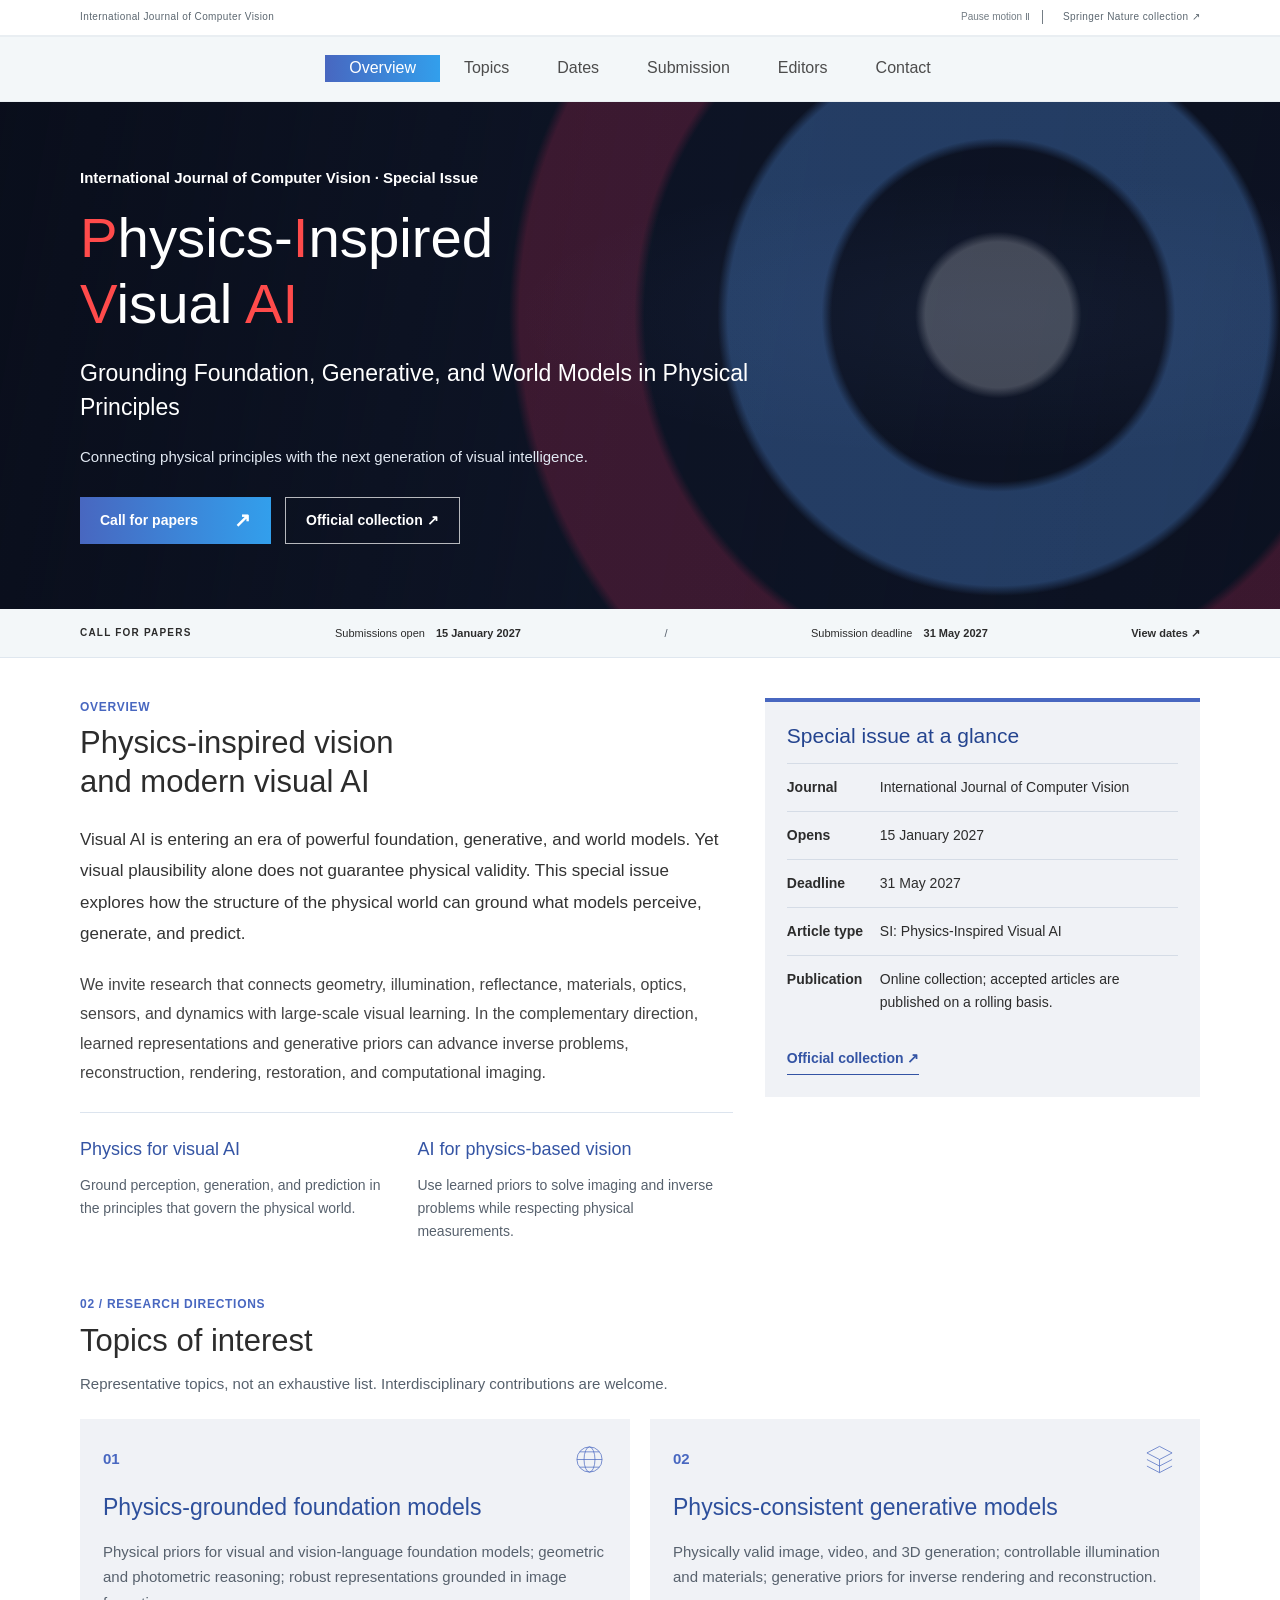
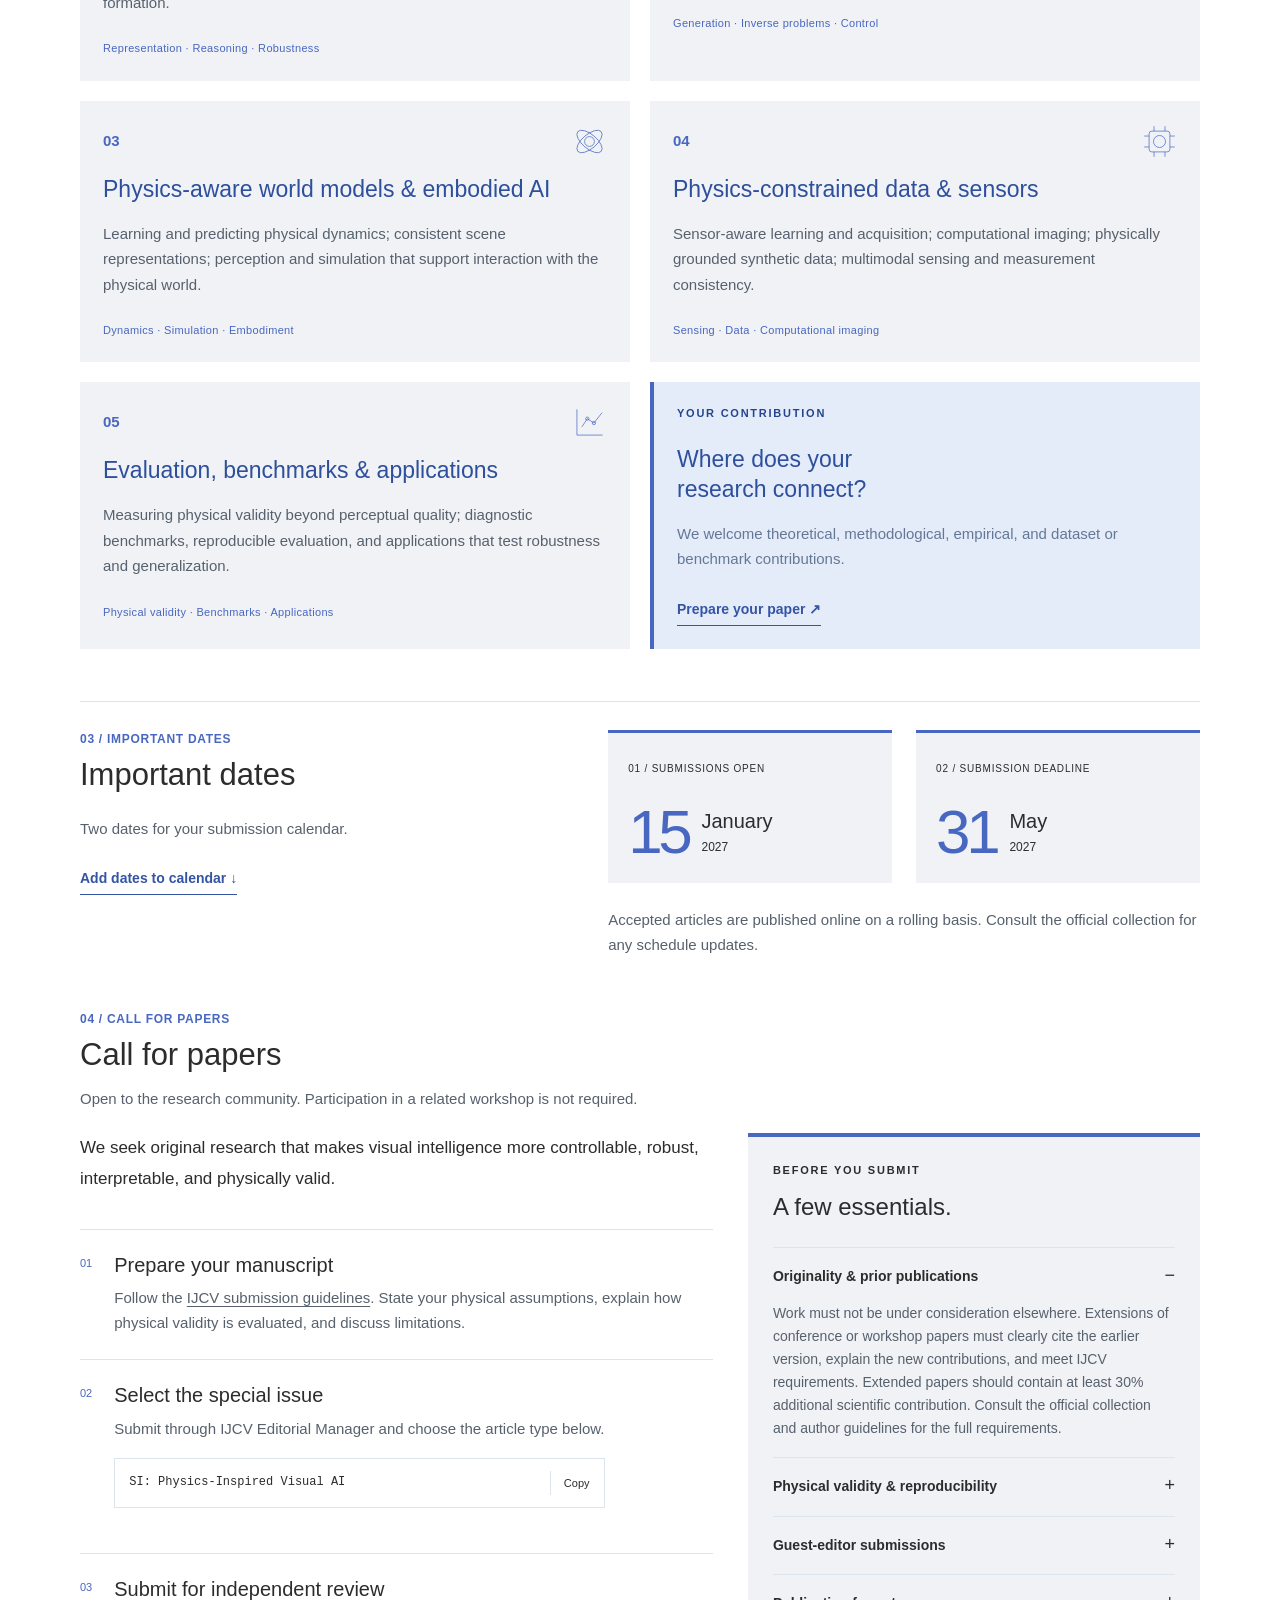
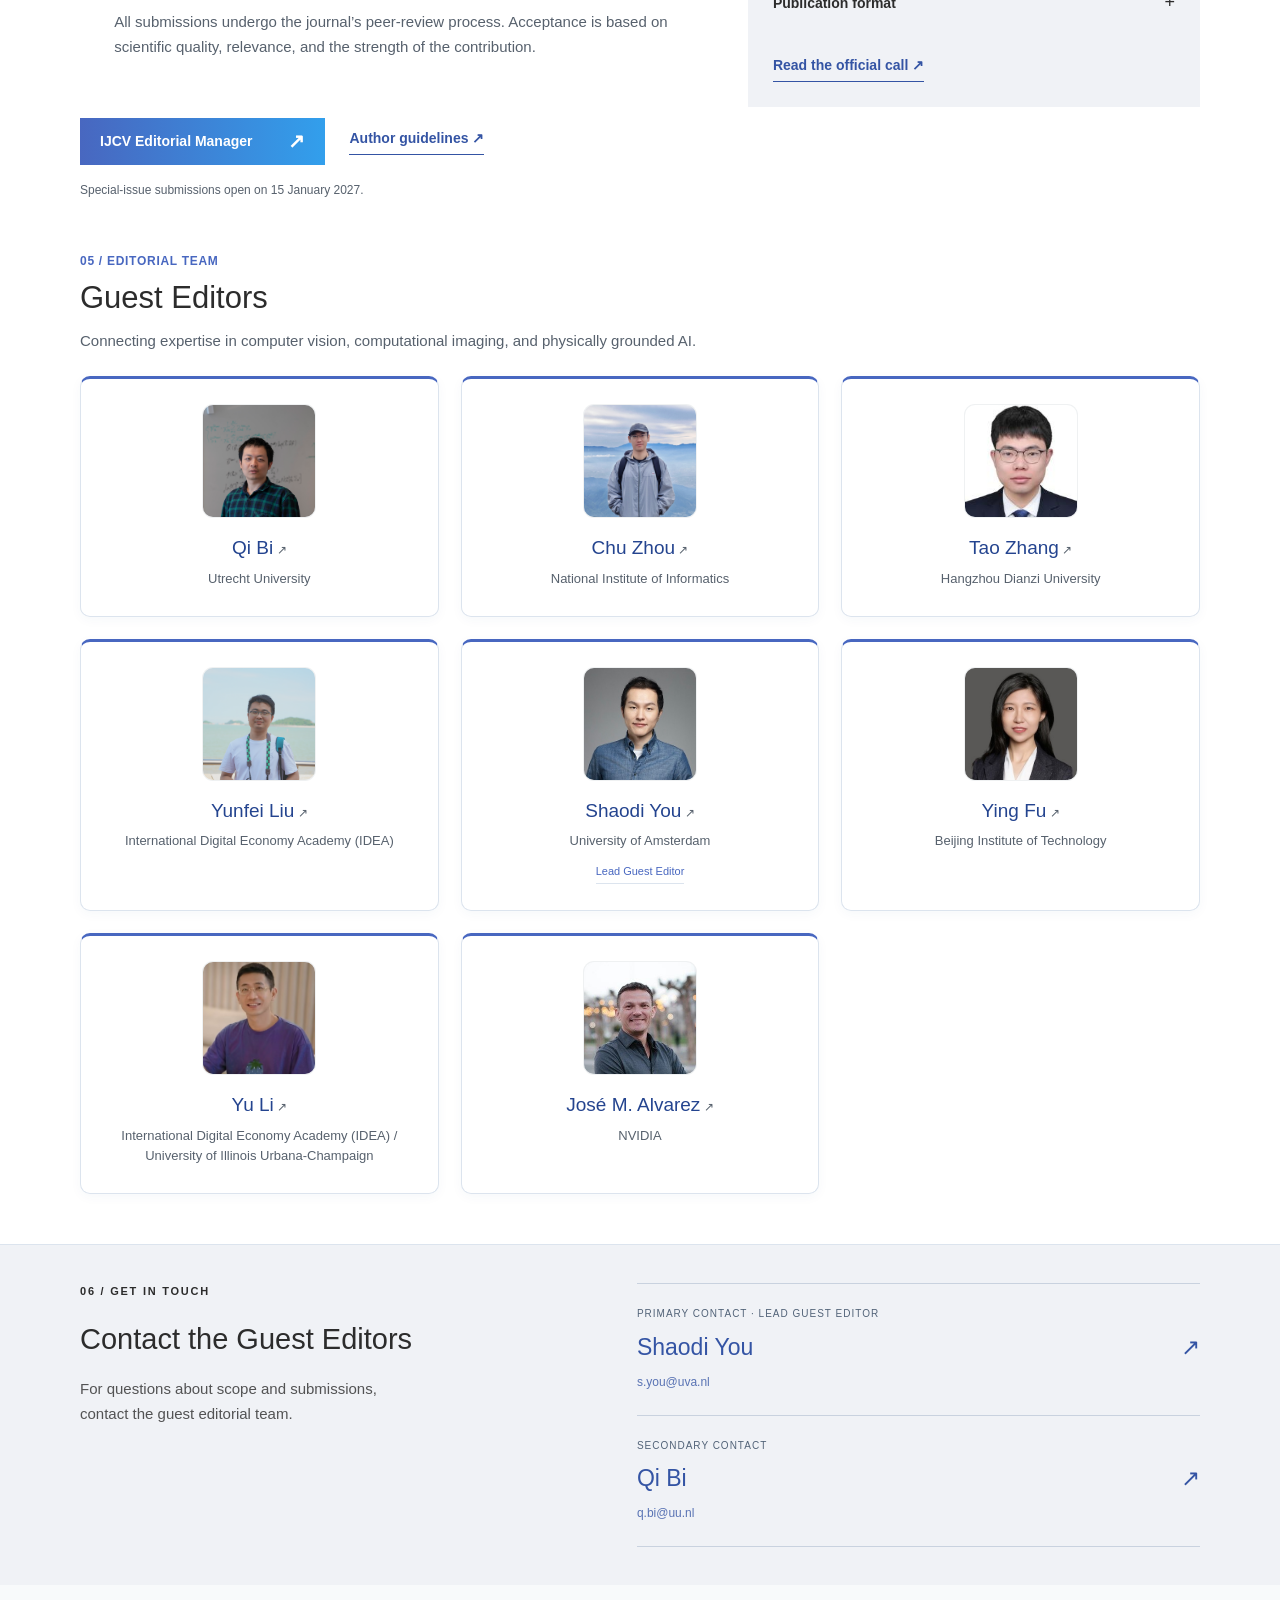
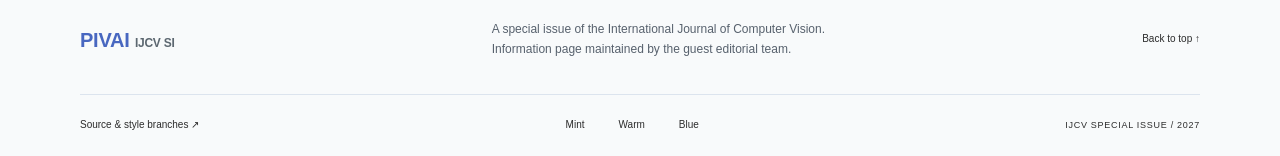
==== index.html @ 5705957f "Preserve standalone blue design on its own branch" ====
<!doctype html>
<html lang="en"><head><meta charset="utf-8"><meta name="viewport" content="width=device-width,initial-scale=1"><meta name="theme-color" content="#102a55"><title>Physics-Inspired Visual AI | IJCV Special Issue</title><meta name="description" content="Grounding Foundation, Generative, and World Models in Physical Principles. An IJCV special issue. Submissions: 15 January–31 May 2027."><meta property="og:title" content="Physics-Inspired Visual AI | IJCV Special Issue"><meta property="og:description" content="Grounding Foundation, Generative, and World Models in Physical Principles. Submission deadline: 31 May 2027."><meta property="og:type" content="website"><link rel="icon" href="assets/si/favicon.svg" type="image/svg+xml"><link rel="stylesheet" href="assets/si/base.css"><link rel="stylesheet" href="assets/style.css"><link rel="stylesheet" href="assets/si/motion.css"><script defer src="assets/si/main.js"></script><script defer src="assets/si/motion.js"></script></head>
<body class="theme-blue" id="top"><a class="skip-link" href="#main">Skip to content</a><div class="journal-bar"><div class="wrap"><span>International Journal of Computer Vision</span><div class="journal-tools"><button class="motion-toggle" type="button" hidden aria-pressed="false">Pause motion <span aria-hidden="true">Ⅱ</span></button><a href="https://link.springer.com/collections/fbibcijcjg">Springer Nature collection <span aria-hidden="true">↗</span></a></div></div></div><header class="site-header"><span class="reading-progress" aria-hidden="true"></span><div class="wrap nav-row"><a class="brand" href="#top" aria-label="Physics-Inspired Visual AI home"><span class="legacy-brand">PIVAI <small>IJCV SI</small></span></a><button class="menu-toggle" type="button" aria-expanded="false" aria-controls="main-nav" hidden>Menu <span aria-hidden="true">+</span></button><nav id="main-nav" aria-label="Main navigation"><a href="#overview">Overview</a><a href="#topics">Topics</a><a href="#dates">Dates</a><a href="#submission">Submission</a><a href="#editors">Editors</a><a href="#contact">Contact</a></nav></div></header><main id="main"><section class="hero" aria-labelledby="hero-title"><div class="wrap hero-inner">
        <p class="blue-kicker">International Journal of Computer Vision · Special Issue</p>
        <h1 id="hero-title" aria-label="Physics-Inspired Visual AI"><span>P</span>hysics-<span>I</span>nspired<br><span>V</span>isual <span>AI</span></h1>
        <p class="hero-subtitle">Grounding Foundation, Generative, and World Models in Physical Principles</p><p class="hero-deck">Connecting physical principles with the next generation of visual intelligence.</p>
        <div class="hero-actions"><a class="button" href="#submission">Call for papers <span aria-hidden="true">↗</span></a><a class="text-link" href="https://link.springer.com/collections/fbibcijcjg">Official collection <span aria-hidden="true">↗</span></a></div></div></section>
    <div class="issue-strip"><div class="wrap"><span class="strip-label">Call for papers</span><p>Submissions open <strong>15 January 2027</strong></p><span class="strip-divider" aria-hidden="true">/</span><p>Submission deadline <strong>31 May 2027</strong></p><a href="#dates" aria-label="View important dates">View dates ↗</a></div></div>
    <section class="section overview-section" id="overview"><div class="wrap overview-layout"><div class="overview-body">
    <div class="section-heading"><div><p class="eyebrow">Overview</p><h2>Physics-inspired vision<br>and modern visual AI</h2></div></div>
    <p class="lead">Visual AI is entering an era of powerful foundation, generative, and world models. Yet visual plausibility alone does not guarantee physical validity. This special issue explores how the structure of the physical world can ground what models perceive, generate, and predict.</p><p>We invite research that connects geometry, illumination, reflectance, materials, optics, sensors, and dynamics with large-scale visual learning. In the complementary direction, learned representations and generative priors can advance inverse problems, reconstruction, rendering, restoration, and computational imaging.</p>
    <div class="research-pair"><article><h3>Physics for visual AI</h3><p>Ground perception, generation, and prediction in the principles that govern the physical world.</p></article><article><h3>AI for physics-based vision</h3><p>Use learned priors to solve imaging and inverse problems while respecting physical measurements.</p></article></div>
    </div><aside class="issue-details"><h3>Special issue at a glance</h3><dl><div><dt>Journal</dt><dd>International Journal of Computer Vision</dd></div><div><dt>Opens</dt><dd>15 January 2027</dd></div><div><dt>Deadline</dt><dd>31 May 2027</dd></div><div><dt>Article type</dt><dd>SI: Physics-Inspired Visual AI</dd></div><div><dt>Publication</dt><dd>Online collection; accepted articles are published on a rolling basis.</dd></div></dl><a class="text-link" href="https://link.springer.com/collections/fbibcijcjg">Official collection ↗</a></aside></div></section>
    <section class="section topics-section" id="topics"><div class="wrap"><div class="section-heading"><div><p class="eyebrow">02 / Research directions</p><h2>Topics of interest</h2></div><p class=section-note>Representative topics, not an exhaustive list. Interdisciplinary contributions are welcome.</p></div><div class="topic-grid"><article class="topic"><div class="topic-top"><span class="topic-number">01</span><svg viewBox="0 0 64 64" fill="none" stroke="currentColor" stroke-width="1.3" aria-hidden="true"><circle cx="32" cy="32" r="23"/><ellipse cx="32" cy="32" rx="10" ry="23"/><path d="M9 32h46M14 18h36M14 46h36"/></svg></div><div class="topic-copy"><h3>Physics-grounded foundation models</h3><p>Physical priors for visual and vision-language foundation models; geometric and photometric reasoning; robust representations grounded in image formation.</p><span class="topic-tags">Representation · Reasoning · Robustness</span></div></article><article class="topic"><div class="topic-top"><span class="topic-number">02</span><svg viewBox="0 0 64 64" fill="none" stroke="currentColor" stroke-width="1.3" aria-hidden="true"><path d="m9 20 23-12 23 12-23 12Zm0 12 23 12 23-12M9 44l23 12 23-12M32 32v24"/></svg></div><div class="topic-copy"><h3>Physics-consistent generative models</h3><p>Physically valid image, video, and 3D generation; controllable illumination and materials; generative priors for inverse rendering and reconstruction.</p><span class="topic-tags">Generation · Inverse problems · Control</span></div></article><article class="topic"><div class="topic-top"><span class="topic-number">03</span><svg viewBox="0 0 64 64" fill="none" stroke="currentColor" stroke-width="1.3" aria-hidden="true"><circle cx="32" cy="32" r="9"/><ellipse cx="32" cy="32" rx="28" ry="13" transform="rotate(-40 32 32)"/><ellipse cx="32" cy="32" rx="28" ry="13" transform="rotate(40 32 32)"/></svg></div><div class="topic-copy"><h3>Physics-aware world models &amp; embodied AI</h3><p>Learning and predicting physical dynamics; consistent scene representations; perception and simulation that support interaction with the physical world.</p><span class="topic-tags">Dynamics · Simulation · Embodiment</span></div></article><article class="topic"><div class="topic-top"><span class="topic-number">04</span><svg viewBox="0 0 64 64" fill="none" stroke="currentColor" stroke-width="1.3" aria-hidden="true"><rect x="13" y="13" width="38" height="38" rx="5"/><circle cx="32" cy="32" r="11"/><path d="M22 4v9M42 4v9M22 51v9M42 51v9M4 22h9M4 42h9M51 22h9M51 42h9"/></svg></div><div class="topic-copy"><h3>Physics-constrained data &amp; sensors</h3><p>Sensor-aware learning and acquisition; computational imaging; physically grounded synthetic data; multimodal sensing and measurement consistency.</p><span class="topic-tags">Sensing · Data · Computational imaging</span></div></article><article class="topic"><div class="topic-top"><span class="topic-number">05</span><svg viewBox="0 0 64 64" fill="none" stroke="currentColor" stroke-width="1.3" aria-hidden="true"><path d="M9 8v47h47M18 40l10-15 12 8 15-19"/><circle cx="28" cy="25" r="3"/><circle cx="40" cy="33" r="3"/></svg></div><div class="topic-copy"><h3>Evaluation, benchmarks &amp; applications</h3><p>Measuring physical validity beyond perceptual quality; diagnostic benchmarks, reproducible evaluation, and applications that test robustness and generalization.</p><span class="topic-tags">Physical validity · Benchmarks · Applications</span></div></article><aside class="topic invitation"><span class="eyebrow">Your contribution</span><h3>Where does your<br>research connect?</h3><p>We welcome theoretical, methodological, empirical, and dataset or benchmark contributions.</p><a class="text-link" href="#submission">Prepare your paper <span aria-hidden="true">↗</span></a></aside></div></div></section>
    <section class="section dates-section" id="dates"><div class="wrap dates-grid"><div><div class="section-heading"><div><p class="eyebrow">03 / Important dates</p><h2>Important dates</h2></div></div><p>Two dates for your submission calendar.</p><a class="text-link" href="assets/si/submission-dates.ics" download>Add dates to calendar <span aria-hidden="true">↓</span></a></div><div class="date-list"><article class="date-item"><span class="date-label">01 / Submissions open</span><time datetime="2027-01-15"><span class="date-day">15</span><span>January<small>2027</small></span></time></article><article class="date-item deadline"><span class="date-label">02 / Submission deadline</span><time datetime="2027-05-31"><span class="date-day">31</span><span>May<small>2027</small></span></time></article><p class="date-footnote">Accepted articles are published online on a rolling basis. Consult the official collection for any schedule updates.</p></div></div></section>
    <section class="section submission-section" id="submission"><div class="wrap"><div class="section-heading"><div><p class="eyebrow">04 / Call for papers</p><h2>Call for papers</h2></div><p class=section-note>Open to the research community. Participation in a related workshop is not required.</p></div><div class="submission-grid"><div class="submission-main"><p class="lead">We seek original research that makes visual intelligence more controllable, robust, interpretable, and physically valid.</p><ol class="submission-steps"><li><span>01</span><div><h3>Prepare your manuscript</h3><p>Follow the <a href="https://link.springer.com/journal/11263/submission-guidelines">IJCV submission guidelines</a>. State your physical assumptions, explain how physical validity is evaluated, and discuss limitations.</p></div></li><li><span>02</span><div><h3>Select the special issue</h3><p>Submit through IJCV Editorial Manager and choose the article type below.</p><div class="article-type"><code>SI: Physics-Inspired Visual AI</code><button class="copy-button" type="button" data-copy="SI: Physics-Inspired Visual AI" hidden aria-label="Copy special issue article type">Copy</button></div><span class="copy-status" role="status"></span></div></li><li><span>03</span><div><h3>Submit for independent review</h3><p>All submissions undergo the journal’s peer-review process. Acceptance is based on scientific quality, relevance, and the strength of the contribution.</p></div></li></ol><div class="submission-actions"><a class="button" href="https://www.editorialmanager.com/visi/">IJCV Editorial Manager <span aria-hidden="true">↗</span></a><a class="text-link" href="https://link.springer.com/journal/11263/submission-guidelines">Author guidelines ↗</a></div><p class="small">Special-issue submissions open on 15 January 2027.</p></div><aside class="submission-aside"><p class="eyebrow">Before you submit</p><h3>A few essentials.</h3><details open><summary>Originality & prior publications</summary><p>Work must not be under consideration elsewhere. Extensions of conference or workshop papers must clearly cite the earlier version, explain the new contributions, and meet IJCV requirements. Extended papers should contain at least 30% additional scientific contribution. Consult the official collection and author guidelines for the full requirements.</p></details><details><summary>Physical validity & reproducibility</summary><p>Describe the physical assumptions and constraints, provide evidence of physical validity, and report failure cases and limitations. Include the data availability statement required by IJCV.</p></details><details><summary>Guest-editor submissions</summary><p>Guest Editors may not submit manuscripts to this special issue.</p></details><details><summary>Publication format</summary><p>This is an online collection. Accepted articles are published on a rolling basis after production, rather than waiting for the entire collection to be complete.</p></details><a class="text-link" href="https://link.springer.com/collections/fbibcijcjg">Read the official call ↗</a></aside></div></div></section>
    <section class="section editors-section" id="editors"><div class="wrap"><div class="section-heading"><div><p class="eyebrow">05 / Editorial team</p><h2>Guest Editors</h2></div><p class=section-note>Connecting expertise in computer vision, computational imaging, and physically grounded AI.</p></div><div class="editor-grid"><article class="editor"><a class="portrait" href="https://www.uu.nl/medewerkers/QBi" aria-label="Qi Bi — profile"><img src="assets/si/people/qi-bi.jpg" width="320" height="320" alt="Portrait of Qi Bi" loading="lazy"></a><div class="editor-info"><h3><a href="https://www.uu.nl/medewerkers/QBi">Qi Bi<span aria-hidden="true"> ↗</span></a></h3><p>Utrecht University</p></div></article><article class="editor"><a class="portrait" href="https://fourson.github.io/" aria-label="Chu Zhou — profile"><img src="assets/si/people/chu-zhou.jpg" width="320" height="320" alt="Portrait of Chu Zhou" loading="lazy"></a><div class="editor-info"><h3><a href="https://fourson.github.io/">Chu Zhou<span aria-hidden="true"> ↗</span></a></h3><p>National Institute of Informatics</p></div></article><article class="editor"><a class="portrait" href="https://faculty.hdu.edu.cn/txgxxy/zt2/main.htm" aria-label="Tao Zhang — profile"><img src="assets/si/people/tao-zhang.jpg" width="320" height="320" alt="Portrait of Tao Zhang" loading="lazy"></a><div class="editor-info"><h3><a href="https://faculty.hdu.edu.cn/txgxxy/zt2/main.htm">Tao Zhang<span aria-hidden="true"> ↗</span></a></h3><p>Hangzhou Dianzi University</p></div></article><article class="editor"><a class="portrait" href="https://liuyunfei.net/" aria-label="Yunfei Liu — profile"><img src="assets/si/people/yunfei-liu.png" width="320" height="320" alt="Portrait of Yunfei Liu" loading="lazy"></a><div class="editor-info"><h3><a href="https://liuyunfei.net/">Yunfei Liu<span aria-hidden="true"> ↗</span></a></h3><p>International Digital Economy Academy (IDEA)</p></div></article><article class="editor"><a class="portrait" href="https://youshaodi.github.io/" aria-label="Shaodi You — profile"><img src="assets/si/people/shaodi-you.jpg" width="320" height="320" alt="Portrait of Shaodi You" loading="lazy"></a><div class="editor-info"><h3><a href="https://youshaodi.github.io/">Shaodi You<span aria-hidden="true"> ↗</span></a></h3><p>University of Amsterdam</p><span class=editor-role>Lead Guest Editor</span></div></article><article class="editor"><a class="portrait" href="https://ying-fu.github.io/" aria-label="Ying Fu — profile"><img src="assets/si/people/ying-fu.jpg" width="320" height="320" alt="Portrait of Ying Fu" loading="lazy"></a><div class="editor-info"><h3><a href="https://ying-fu.github.io/">Ying Fu<span aria-hidden="true"> ↗</span></a></h3><p>Beijing Institute of Technology</p></div></article><article class="editor"><a class="portrait" href="https://yu-li.github.io/" aria-label="Yu Li — profile"><img src="assets/si/people/yu-li.jpg" width="320" height="320" alt="Portrait of Yu Li" loading="lazy"></a><div class="editor-info"><h3><a href="https://yu-li.github.io/">Yu Li<span aria-hidden="true"> ↗</span></a></h3><p>International Digital Economy Academy (IDEA) / University of Illinois Urbana-Champaign</p></div></article><article class="editor"><a class="portrait" href="https://research.nvidia.com/labs/lpr/author/jose-m.-alvarez/" aria-label="José M. Alvarez — profile"><img src="assets/si/people/jose-alvarez.jpg" width="320" height="320" alt="Portrait of José M. Alvarez" loading="lazy"></a><div class="editor-info"><h3><a href="https://research.nvidia.com/labs/lpr/author/jose-m.-alvarez/">José M. Alvarez<span aria-hidden="true"> ↗</span></a></h3><p>NVIDIA</p></div></article></div></div></section>
    <section class="contact-section" id="contact"><div class="wrap contact-grid"><div><p class="eyebrow">06 / Get in touch</p><h2>Contact the Guest Editors</h2><p>For questions about scope and submissions,<br>contact the guest editorial team.</p></div><div class="contact-list"><a href="mailto:s.you@uva.nl"><span class="contact-role">Primary contact · Lead Guest Editor</span><span class="contact-name">Shaodi You <span aria-hidden="true">↗</span></span><span>s.you@uva.nl</span></a><a href="mailto:q.bi@uu.nl"><span class="contact-role">Secondary contact</span><span class="contact-name">Qi Bi <span aria-hidden="true">↗</span></span><span>q.bi@uu.nl</span></a></div></div></section></main><footer><div class="wrap footer-main"><a class="brand" href="#top"><span class="legacy-brand">PIVAI <small>IJCV SI</small></span></a><p>A special issue of the International Journal of Computer Vision.<br>Information page maintained by the guest editorial team.</p><a href="#top">Back to top ↑</a></div><div class="wrap design-switch"><a href="https://github.com/PIVAI-project/pivai-project.github.io">Source & style branches ↗</a><nav aria-label="Style source branches"><a href="https://github.com/PIVAI-project/pivai-project.github.io/tree/main">Mint</a><a href="https://github.com/PIVAI-project/pivai-project.github.io/tree/codex/style-warm">Warm</a><a href="https://github.com/PIVAI-project/pivai-project.github.io/tree/codex/style-blue">Blue</a></nav><span>IJCV SPECIAL ISSUE / 2027</span></div></footer></body></html>
---- assets/si/base.css ----
@font-face{font-family:Manrope;src:url('../fonts/manrope-regular.ttf') format('truetype');font-weight:400;font-display:swap}@font-face{font-family:Manrope;src:url('../fonts/manrope-semibold.ttf') format('truetype');font-weight:600;font-display:swap}@font-face{font-family:Manrope;src:url('../fonts/manrope-bold.ttf') format('truetype');font-weight:700 900;font-display:swap}@font-face{font-family:'DM Serif';src:url('../fonts/dm-serif-italic.ttf') format('truetype');font-style:italic;font-display:swap}
:root{--paper:#f5faf6;--ink:#153d31;--muted:#52675d;--line:#cddbd1;--accent:#17644b;--tint:#e5efe7;--display:Manrope,sans-serif;--body:Manrope,sans-serif;--measure:1264px}*{box-sizing:border-box}html{scroll-behavior:smooth;scroll-padding-top:110px}body{margin:0;background:var(--paper);color:var(--ink);font-family:var(--body);font-size:15px;line-height:1.75;-webkit-font-smoothing:antialiased}body,button,a{-webkit-tap-highlight-color:transparent}h1,h2,h3,p,figure{margin:0}h1,h2,h3{font-family:var(--display);font-weight:600;line-height:1.12}h1{font-size:clamp(54px,6.3vw,88px);letter-spacing:-.065em}h2{font-size:clamp(34px,3.5vw,48px);letter-spacing:-.045em}h3{font-size:21px;letter-spacing:-.025em}em{font-family:'DM Serif',Georgia,serif;font-weight:400;letter-spacing:-.025em}p+p{margin-top:20px}a{color:inherit;text-decoration:none}a:hover{text-decoration-thickness:1px;text-underline-offset:5px}button{font:inherit;cursor:pointer}button:disabled{cursor:default}a:focus-visible,button:focus-visible,summary:focus-visible{outline:3px solid var(--accent);outline-offset:5px}img{max-width:100%;display:block}svg{display:block}button,a,summary{touch-action:manipulation}::selection{background:var(--ink);color:var(--paper)}.wrap{width:min(var(--measure),calc(100% - 112px));margin:0 auto}.eyebrow{font-size:11px;font-weight:700;text-transform:uppercase;letter-spacing:.16em;line-height:1.6}.small{font-size:12px;color:var(--muted)}.skip-link{position:fixed;top:-100px;left:20px;background:var(--ink);color:var(--paper);padding:12px 20px;z-index:100}.skip-link:focus{top:12px}.journal-bar{border-bottom:1px solid var(--line);font-size:10px;letter-spacing:.04em}.journal-bar .wrap{display:flex;justify-content:space-between;gap:20px;padding-top:9px;padding-bottom:9px}.journal-bar a:hover{text-decoration:underline}.site-header{position:sticky;top:0;z-index:20;background:var(--paper);border-bottom:1px solid var(--line)}.nav-row{min-height:85px;display:flex;align-items:center;justify-content:space-between;gap:24px}.brand{display:flex;gap:11px;align-items:center;line-height:1.3;font-size:12px;letter-spacing:-.02em}.brand strong{font-size:15px;font-weight:700}.brand-symbol{font-size:42px;line-height:1;font-weight:400;color:var(--accent)}#main-nav{display:flex;align-items:center;gap:26px}#main-nav a{font-size:12px;padding:10px 0;position:relative}#main-nav a:after{content:'';position:absolute;bottom:3px;left:0;right:0;height:1px;background:currentColor;transform:scaleX(0);transform-origin:left;transition:transform .2s}#main-nav a:hover:after,#main-nav a[aria-current]:after{transform:scaleX(1)}.menu-toggle{display:none;border:1px solid var(--line);padding:8px 13px;color:var(--ink);background:transparent;font-size:12px}.menu-toggle span{margin-left:14px}.hero{position:relative;overflow:hidden}.hero-grid{position:relative;display:grid;grid-template-columns:1.08fr 1fr;gap:48px;align-items:center;min-height:650px;padding-top:70px;padding-bottom:70px}.hero-copy{position:relative;z-index:2}.hero .eyebrow{margin-bottom:28px;display:flex;align-items:center;gap:9px}.status-dot{width:6px;height:6px;display:inline-block;background:currentColor;border-radius:50%}.hero-subtitle{font-size:19px;line-height:1.65;max-width:510px;margin-top:28px}.hero-actions{display:flex;align-items:center;flex-wrap:wrap;gap:24px;margin-top:32px}.button{display:inline-flex;justify-content:space-between;gap:36px;align-items:center;padding:15px 21px;background:var(--ink);color:var(--paper);font-size:12px;font-weight:700;border:1px solid var(--ink);transition:background .2s,transform .2s}.button span{font-size:20px;line-height:1}.button:hover{background:var(--accent);transform:translateY(-2px)}.text-link{font-size:12px;font-weight:700;border-bottom:1px solid currentColor;padding-bottom:4px;display:inline-block}.text-link:hover{opacity:.75}.hero-journal{font-size:10px;color:var(--muted);margin-top:36px;line-height:1.8}.hero-journal strong{font-weight:600}.hero-art{position:relative;min-width:0}.hero-art img{width:100%;height:auto}.hero-art figcaption{display:flex;justify-content:space-between;gap:20px;font-size:9px;letter-spacing:.08em}.hero-side-label{display:none}.issue-strip{border-top:1px solid var(--line);border-bottom:1px solid var(--line);font-size:11px}.issue-strip .wrap{display:flex;align-items:center;justify-content:space-between;gap:20px;padding-top:21px;padding-bottom:21px}.issue-strip p{margin:0}.issue-strip strong{margin-left:8px}.strip-label{text-transform:uppercase;letter-spacing:.12em;font-size:10px;font-weight:700}.strip-divider{color:var(--muted)}.issue-strip a{font-weight:700}.section{padding:104px 0}.section-heading{display:flex;justify-content:space-between;align-items:flex-end;gap:40px;margin-bottom:46px}.section-heading .eyebrow{margin-bottom:18px;color:var(--accent)}.section-note{max-width:310px;font-size:13px;color:var(--muted)}.overview-grid{display:grid;grid-template-columns:1fr 1.12fr;gap:90px}.overview-grid .section-heading{margin-bottom:38px}.overview-copy>p{color:var(--muted)}.overview-copy .lead,.lead{font-size:19px;line-height:1.8;color:var(--ink)}.overview-index{display:flex;align-items:center;gap:25px;font-size:11px;font-weight:700;letter-spacing:.16em}.overview-index span{font-size:28px;font-weight:400}.research-pair{display:grid;grid-template-columns:1fr 1fr;gap:28px;border-top:1px solid var(--line);margin-top:32px;padding-top:28px}.research-pair article>span{font:italic 23px Georgia,serif;color:var(--accent);display:block;margin-bottom:15px}.research-pair h3{font-size:16px;line-height:1.4;margin-bottom:12px}.research-pair p{font-size:12px;color:var(--muted)}.topics-section{background:var(--tint);border-top:1px solid var(--line);border-bottom:1px solid var(--line)}.topic-grid{display:grid;grid-template-columns:repeat(3,1fr);gap:1px;background:var(--line);border:1px solid var(--line)}.topic{background:var(--paper);padding:30px;min-width:0}.topic-top{display:flex;align-items:center;justify-content:space-between;margin-bottom:33px}.topic-number{font-size:12px;font-weight:600;color:var(--accent)}.topic svg{width:45px;height:45px;color:var(--accent)}.topic h3{font-size:21px;line-height:1.35;max-width:290px}.topic p{font-size:13px;color:var(--muted);margin-top:16px}.topic-tags{display:block;margin-top:24px;font-size:9px;letter-spacing:.03em;color:var(--accent)}.invitation{display:flex;flex-direction:column;justify-content:center;background:var(--ink);color:var(--paper)}.invitation h3{font-size:28px;margin-top:22px}.invitation p{color:inherit;opacity:.8}.invitation .text-link{align-self:flex-start;margin-top:26px}.dates-grid{display:grid;grid-template-columns:1fr 1.12fr;gap:90px}.dates-grid .section-heading{margin-bottom:24px}.dates-grid>div>p{font-size:13px;color:var(--muted)}.dates-grid .text-link{margin-top:26px}.date-list{display:grid;grid-template-columns:1fr 1fr;align-content:start;gap:24px}.date-item{border-top:1px solid var(--ink);padding-top:20px}.date-label{font-size:10px;letter-spacing:.08em;text-transform:uppercase}.date-item time{display:flex;gap:16px;align-items:center;margin-top:20px;font-size:19px;line-height:1.4}.date-day{font-size:82px;letter-spacing:-.07em;line-height:1}.date-item time small{display:block;font-size:12px;margin-top:4px}.date-footnote{grid-column:1/-1;font-size:11px;line-height:1.7;color:var(--muted);margin-top:0}.submission-section{border-top:1px solid var(--line);background:var(--tint)}.submission-grid{display:grid;grid-template-columns:1.35fr 1fr;gap:80px}.submission-steps{list-style:none;margin:34px 0;padding:0}.submission-steps li{display:flex;gap:22px;padding:24px 0;border-top:1px solid var(--line)}.submission-steps li>span{font-size:11px;color:var(--accent)}.submission-steps li>div{min-width:0}.submission-steps h3{font-size:18px;margin-bottom:10px}.submission-steps p{font-size:13px;color:var(--muted)}.submission-steps p a{text-decoration:underline;text-underline-offset:3px}.article-type{display:flex;justify-content:space-between;align-items:center;gap:12px;border:1px solid var(--line);padding:12px 14px;margin-top:16px;background:var(--paper)}.article-type code{font-size:12px;overflow-wrap:anywhere}.copy-button{border:0;border-left:1px solid var(--line);padding:3px 0 3px 13px;color:var(--ink);background:transparent;font-size:11px}.copy-status{font-size:10px;display:block;min-height:18px;margin-top:3px}.submission-actions{display:flex;align-items:center;gap:24px;flex-wrap:wrap}.submission-main>.small{margin-top:16px}.submission-aside{border:1px solid var(--line);padding:32px;align-self:start;background:var(--paper)}.submission-aside>h3{font-size:28px;margin:14px 0 26px}.submission-aside details{border-top:1px solid var(--line);padding:17px 0}.submission-aside summary{font-size:12px;font-weight:700;cursor:pointer;list-style:none;padding-right:22px;position:relative}.submission-aside summary::-webkit-details-marker{display:none}.submission-aside summary:after{content:'+';position:absolute;right:0;font-weight:400;font-size:18px;top:-4px}.submission-aside details[open] summary:after{content:'−'}.submission-aside details p{font-size:12px;color:var(--muted);margin-top:14px}.submission-aside>.text-link{margin-top:22px}.editor-grid{display:grid;grid-template-columns:repeat(4,1fr);gap:40px 30px}.portrait{display:block;overflow:hidden;background:var(--tint);aspect-ratio:1.12}.portrait img{width:100%;height:100%;object-fit:cover;object-position:center 28%;transition:transform .4s,filter .4s}.portrait:hover img{transform:scale(1.035)}.editor-info{padding-top:18px}.editor h3{font-size:18px;line-height:1.4}.editor h3 a:hover{text-decoration:underline}.editor h3 span{font-size:12px;color:var(--muted)}.editor p{font-size:11px;color:var(--muted);line-height:1.7;margin-top:7px;max-width:245px}.editor-role{display:inline-block;font-size:9px;border-bottom:1px solid var(--line);padding-bottom:3px;margin-top:10px}.contact-section{background:var(--ink);color:var(--paper);padding:80px 0}.contact-grid{display:grid;grid-template-columns:1.1fr 1fr;gap:90px}.contact-grid h2{margin:20px 0}.contact-grid p:not(.eyebrow){font-size:13px;opacity:.8}.contact-list{align-self:center}.contact-list a{display:flex;flex-direction:column;gap:6px;padding:22px 0;border-top:1px solid #ffffff45}.contact-list a:last-child{border-bottom:1px solid #ffffff45}.contact-role{text-transform:uppercase;font-size:9px;letter-spacing:.1em;opacity:.75}.contact-name{font-size:25px;display:flex;justify-content:space-between}.contact-name span{transition:transform .2s}.contact-list a:hover .contact-name span{transform:translate(3px,-3px)}.contact-list a>span:last-child{font-size:12px;opacity:.8}footer{padding-top:35px}.footer-main{display:flex;align-items:center;justify-content:space-between;gap:32px;padding-bottom:35px}.footer-main p{font-size:10px;color:var(--muted)}.footer-main>a:last-child{font-size:10px}.design-switch{border-top:1px solid var(--line);padding-top:17px;padding-bottom:17px;display:flex;justify-content:space-between;gap:20px;align-items:center;font-size:10px}.design-switch nav{display:flex;gap:8px}.design-switch nav a{padding:4px 12px;border:1px solid transparent}.design-switch nav a:hover,.design-switch nav a[aria-current]{border-color:var(--line)}.design-switch>span{font-size:9px;letter-spacing:.08em}
@media(min-width:900px){.hero-copy{animation:rise .7s both}.hero-art{animation:rise .9s .1s both}}@keyframes rise{from{opacity:0;transform:translateY(16px)}to{opacity:1;transform:translateY(0)}}
@media(max-width:1100px){.wrap{width:calc(100% - 72px)}#main-nav{gap:18px}.hero-grid{gap:28px;min-height:590px}.hero-subtitle{font-size:17px}.overview-grid,.dates-grid,.contact-grid{gap:45px}.submission-grid{gap:40px}.topic{padding:24px}.issue-strip .wrap{gap:12px}.issue-strip strong{display:block;margin-left:0}.editor-grid{gap:30px 20px}}
@media(max-width:800px){html{scroll-padding-top:88px}.wrap{width:calc(100% - 44px)}.journal-bar{font-size:9px}.nav-row{min-height:73px;position:relative}.brand-symbol{font-size:35px}.brand{font-size:10px}.brand strong{font-size:13px}.js .menu-toggle{display:block}.js #main-nav{display:none}.js #main-nav.is-open{display:flex;position:absolute;top:100%;left:-22px;right:-22px;background:var(--paper);padding:16px 22px 24px;border-bottom:1px solid var(--line);box-shadow:0 15px 20px #00000008;flex-direction:column;align-items:stretch;gap:0}.js #main-nav.is-open a{padding:12px 0}.nav-row:has(#main-nav:not(.is-open)){flex-wrap:wrap}html:not(.js) #main-nav{flex-wrap:wrap;gap:8px 20px;padding-bottom:12px}.hero-grid{grid-template-columns:1fr 1fr;min-height:530px;padding-top:48px;padding-bottom:48px;gap:20px}h1{font-size:52px}.hero-subtitle{font-size:15px}.hero-actions{gap:20px}.hero-journal{margin-top:25px}.issue-strip .wrap{display:grid;grid-template-columns:1fr 1fr;gap:12px 20px}.strip-label{grid-column:1/-1}.strip-divider{display:none}.issue-strip a{grid-column:1/-1}.section{padding:72px 0}.section-heading{margin-bottom:32px}.section-note{max-width:240px;font-size:12px}.overview-grid,.dates-grid{grid-template-columns:1fr;gap:30px}.overview-index{display:none}.topic-grid{grid-template-columns:1fr 1fr}.submission-grid{grid-template-columns:1fr;gap:40px}.submission-aside{max-width:none}.editor-grid{grid-template-columns:repeat(4,1fr);gap:30px 14px}.editor h3{font-size:15px}.editor p{font-size:10px}.contact-grid{gap:30px}.footer-main p{max-width:280px}.design-switch>span{display:none}}
@media(max-width:580px){.journal-bar .wrap>span{max-width:195px}.journal-bar .wrap{gap:8px;align-items:center}.journal-bar a{max-width:100px;text-align:right}.hero-grid{grid-template-columns:1fr;gap:35px;padding-top:40px;padding-bottom:36px}.hero h1{font-size:clamp(47px,12vw,70px)}.hero .eyebrow{margin-bottom:22px}.hero-subtitle{font-size:17px;margin-top:22px;max-width:430px}.hero-journal{font-size:10px}.hero-art{max-width:100%;width:100%}.hero-art img{max-height:350px;object-fit:cover}.hero-actions{gap:20px}.button{padding:14px 18px}.section-heading{display:block}.section-note{margin-top:20px;max-width:100%}.section{padding:60px 0}.overview-copy .lead,.lead{font-size:17px}.overview-copy>p{font-size:14px}.research-pair{gap:20px}.topic-grid{grid-template-columns:1fr}.topic{padding:27px}.topic-top{margin-bottom:20px}.topic h3{max-width:none}.topic-tags{margin-top:18px}.invitation{min-height:250px}.date-list{gap:22px}.date-item time{gap:10px;font-size:17px}.date-day{font-size:68px}.date-label{font-size:9px}.submission-aside{padding:26px}.submission-steps li{gap:15px}.article-type{padding:10px;gap:8px}.article-type code{font-size:11px}.copy-button{font-size:10px;padding-left:8px}.editor-grid{grid-template-columns:1fr 1fr;gap:30px 18px}.editor h3{font-size:17px}.editor p{font-size:11px}.contact-grid{grid-template-columns:1fr;gap:25px}.contact-section{padding:55px 0}.footer-main{flex-wrap:wrap;gap:20px}.footer-main p{order:3;max-width:100%;flex-basis:100%}.design-switch{gap:8px}.design-switch nav{gap:0}.design-switch nav a{padding:4px 8px}}
@media(prefers-reduced-motion:reduce){html{scroll-behavior:auto}*,*:before,*:after{animation:none!important;transition:none!important}}@media print{.journal-bar,.site-header,.hero-art,.hero-side-label,.design-switch,.menu-toggle,.copy-button{display:none!important}.wrap{width:100%}.section{padding:24px 0}.hero-grid{display:block;min-height:0;padding:20px 0}h1{font-size:40px}h2{font-size:28px}.contact-section,.invitation{background:white!important;color:black!important}.editor-grid{grid-template-columns:repeat(4,1fr)}.portrait{max-height:120px}.topic,.editor,.date-item{break-inside:avoid}body{font-size:11px;background:white}.button{background:white;color:black}.hero-actions{display:none}}
---- assets/style.css ----
/* Blue: retain the original compact conference layout, blue bands and red initials. */
.theme-blue{--paper:#fff;--ink:#2c2c2c;--muted:#57616d;--line:#dce4ee;--accent:#4867c0;--tint:#f0f2f6;--body:Arial,Helvetica,sans-serif;--display:Arial,Helvetica,sans-serif;--measure:1120px;font-size:17px;line-height:1.65}.theme-blue .wrap{width:min(1120px,calc(100% - 50px))}.theme-blue h1,.theme-blue h2,.theme-blue h3{font-weight:500;letter-spacing:0}.theme-blue em{font-family:inherit;font-style:normal}.theme-blue .journal-bar{background:#fff;color:#5c6770;border-color:#e9eef2}.theme-blue .site-header{background:#f3f7f9;border-block:1px solid #e9eef2}.theme-blue .nav-row{min-height:64px;justify-content:center}.theme-blue .site-header .brand{display:none}.theme-blue #main-nav{gap:0;align-self:stretch}.theme-blue #main-nav a{display:flex;align-items:center;font-size:16px;padding:0 24px;color:#4c4c4c;font-weight:500}.theme-blue #main-nav a:after{display:none}.theme-blue #main-nav a:hover,.theme-blue #main-nav a[aria-current]{color:#fff;background:linear-gradient(90deg,#4867c0,#329fec)}.theme-blue .hero{color:#fff;background:radial-gradient(circle at 78% 42%,#ffffff38 0 7%,transparent 8%),radial-gradient(circle at 78% 42%,transparent 16%,#508cdc59 17% 26%,transparent 27%),radial-gradient(circle at 78% 42%,transparent 34%,#b4285047 35% 46%,transparent 47%),linear-gradient(100deg,#080c18d1,#080c1859 48%,#080c188c),#10182c;min-height:490px;display:flex;align-items:center;padding:65px 0;isolation:isolate}.theme-blue .blue-kicker{font-size:15px;line-height:1.5;font-weight:700;margin-bottom:16px}.theme-blue .hero h1{font-size:clamp(40px,4.4vw,58px);line-height:1.18;max-width:18ch;margin-bottom:18px}.theme-blue .hero h1 span{color:#ff4b4b}.theme-blue .hero-subtitle{font-size:23px;line-height:1.5;max-width:670px;color:#fff;margin:0}.theme-blue .hero-deck{font-size:15px;line-height:1.8;max-width:630px;color:#e1e8f2;margin-top:18px}.theme-blue .hero-actions{margin-top:27px;gap:14px}.theme-blue .button{border:0;border-radius:0;background:linear-gradient(90deg,#4867c0,#329fec);color:#fff;padding:12px 20px;font-size:14px}.theme-blue .hero .text-link{border:1px solid #ffffffb3;padding:11px 20px;font-size:14px;color:#fff}.theme-blue .button:hover{background:linear-gradient(90deg,#3858b0,#168ddd)}.theme-blue .issue-strip{background:#f3f7f9;border-top:0;border-bottom:1px solid #dfe7ef}.theme-blue .issue-strip .wrap{padding-block:15px}.theme-blue .section{padding:40px 0 12px}.theme-blue .section-heading{display:block;margin-bottom:22px}.theme-blue .section-heading .eyebrow{font-size:12px;letter-spacing:.06em;color:#4867c0;margin-bottom:7px}.theme-blue h2{font-size:31px;line-height:1.25}.theme-blue .section-note{max-width:800px;font-size:15px;margin-top:12px}.theme-blue .overview-layout{display:grid;grid-template-columns:1.5fr 1fr;gap:32px}.theme-blue .overview-body>p{font-size:16px;line-height:1.85;color:#444}.theme-blue .overview-body .lead{font-size:17px;color:#333}.theme-blue .issue-details{align-self:start;background:#f0f2f6;border-top:4px solid #4867c0;padding:22px}.theme-blue .issue-details h3{font-size:21px;color:#24448f;margin-bottom:15px}.theme-blue .issue-details dl{margin:0 0 18px}.theme-blue .issue-details dl>div{display:grid;grid-template-columns:83px 1fr;gap:10px;border-top:1px solid #d5dce6;padding:12px 0;font-size:14px}.theme-blue .issue-details dt{font-weight:600}.theme-blue .issue-details dd{margin:0;overflow-wrap:anywhere}.theme-blue .research-pair{margin-top:24px;padding-top:24px;gap:22px}.theme-blue .research-pair h3{font-size:18px;color:#3454a4}.theme-blue .research-pair p{font-size:14px}.theme-blue .topics-section{background:white;border:0}.theme-blue .topic-grid{grid-template-columns:1fr 1fr;background:none;border:0;gap:20px}.theme-blue .topic{background:#f0f2f6;border:0;border-radius:0;padding:23px}.theme-blue .topic-top{margin-bottom:16px}.theme-blue .topic-number{font-size:15px;color:#4867c0;font-weight:700}.theme-blue .topic svg{width:35px;height:35px}.theme-blue .topic h3{font-size:23px;line-height:1.3;max-width:none;color:#2d4f9c}.theme-blue .topic p{font-size:15px;line-height:1.7}.theme-blue .topic-tags{font-size:11px}.theme-blue .invitation{background:#e4ecfa;color:#24448f;border-left:4px solid #4867c0}.theme-blue .invitation p{color:#455c7e}.theme-blue .dates-grid{grid-template-columns:1fr 1.2fr;gap:35px;border-top:1px solid var(--line);padding-top:28px}.theme-blue .date-item{border-top:3px solid #4867c0;background:#f0f2f6;padding:20px}.theme-blue .date-item time{font-size:20px;gap:13px}.theme-blue .date-day{font-size:62px;font-weight:500;color:#4867c0}.theme-blue .date-label{font-size:10px}.theme-blue .date-footnote{font-size:12px}.theme-blue .dates-grid>div>p{font-size:15px}.theme-blue .submission-section{background:#fff;border:0}.theme-blue .submission-grid{grid-template-columns:1.4fr 1fr;gap:35px}.theme-blue .submission-main .lead{font-size:17px}.theme-blue .submission-steps h3{font-size:20px}.theme-blue .submission-steps p{font-size:15px}.theme-blue .submission-aside{background:#f0f2f6;border:0;border-top:4px solid #4867c0;padding:25px}.theme-blue .submission-aside>h3{font-size:24px}.theme-blue .submission-aside summary{font-size:14px}.theme-blue .submission-aside details p{font-size:14px}.theme-blue .text-link{font-size:14px;color:#3454a4}.theme-blue .editor-grid{grid-template-columns:repeat(3,minmax(0,1fr));gap:22px}.theme-blue .editor{background:#fff;border:1px solid #dce4ee;border-top:3px solid #4867c0;border-radius:10px;box-shadow:0 3px 12px #2648780a;padding:26px 22px;display:flex;flex-direction:column;align-items:center;text-align:center}.theme-blue .portrait{width:112px;height:112px;aspect-ratio:1;border-radius:10px;flex-shrink:0;box-shadow:0 0 0 1px #26384e12}.theme-blue .portrait img{filter:none;object-position:center 22%}.theme-blue .editor-info{padding-top:18px}.theme-blue .editor h3{font-size:19px;color:#24448f}.theme-blue .editor p{font-size:13px;max-width:280px;line-height:1.6}.theme-blue .editor-role{color:#4867c0;font-size:11px}.theme-blue .editors-section{padding-bottom:50px}.theme-blue .contact-section{background:#f0f2f6;border-top:1px solid #dce4ee;color:#2c2c2c;padding:38px 0}.theme-blue .contact-grid{grid-template-columns:1fr 1.1fr;gap:45px}.theme-blue .contact-grid h2{font-size:29px}.theme-blue .contact-grid p:not(.eyebrow){font-size:15px}.theme-blue .contact-list a{border-color:#c9d2df;color:#3454a4}.theme-blue .contact-role{color:#526378;font-size:10px;opacity:1}.theme-blue .contact-name{font-size:23px}.theme-blue footer{background:#f8fafb}.theme-blue .legacy-brand{font-size:20px;font-weight:700;color:#4867c0}.theme-blue .legacy-brand small{font-size:12px;color:#5c6770}.theme-blue .footer-main p{font-size:12px}
@media(max-width:900px){.theme-blue .overview-layout,.theme-blue .submission-grid,.theme-blue .dates-grid{grid-template-columns:1fr}.theme-blue .editor-grid{grid-template-columns:1fr 1fr}}
@media(max-width:800px){.theme-blue .wrap{width:calc(100% - 40px)}.theme-blue .nav-row{justify-content:space-between;min-height:64px}.theme-blue .site-header .brand{display:flex}.theme-blue #main-nav.is-open{background:white;left:-20px;right:-20px}.theme-blue #main-nav.is-open a{padding:12px 14px}.theme-blue .hero{min-height:450px;padding:45px 0}.theme-blue .hero h1{font-size:48px}.theme-blue .hero-subtitle{font-size:21px}.theme-blue h2{font-size:28px}.theme-blue .contact-grid{gap:30px}}
@media(max-width:580px){.theme-blue .hero{padding:35px 0 40px;min-height:0}.theme-blue .blue-kicker{font-size:13px;max-width:290px}.theme-blue .hero h1{font-size:clamp(37px,9vw,49px)}.theme-blue .hero-subtitle{font-size:19px}.theme-blue .hero-deck{font-size:14px}.theme-blue .hero-actions{gap:12px}.theme-blue .button,.theme-blue .hero .text-link{font-size:12px;padding:11px 15px}.theme-blue .section{padding:32px 0 6px}.theme-blue .topic-grid{grid-template-columns:1fr;gap:16px}.theme-blue .topic h3{font-size:22px}.theme-blue .editor-grid{grid-template-columns:1fr;gap:16px}.theme-blue .editor{flex-direction:row;text-align:left;gap:18px;padding:20px}.theme-blue .portrait{width:82px;height:82px}.theme-blue .editor-info{padding:0}.theme-blue .editor p{font-size:12px}.theme-blue .date-item{padding:16px 12px}.theme-blue .date-item time{gap:10px;font-size:17px}.theme-blue .date-day{font-size:53px}.theme-blue .date-label{font-size:9px}.theme-blue .date-list{gap:12px}.theme-blue .contact-grid{grid-template-columns:1fr}.theme-blue .editors-section{padding-bottom:38px}}
---- assets/si/motion.css ----
/* Motion enhances decorative surfaces; all content is visible without JavaScript. */
.journal-tools{display:flex;align-items:center;gap:20px}.motion-toggle{border:0;padding:0 12px 0 0;border-right:1px solid currentColor;background:transparent;color:inherit;font-size:10px;line-height:1.4;white-space:nowrap;opacity:.85}.motion-toggle:hover{opacity:1}.motion-toggle span{margin-left:5px}.motion-toggle:disabled{opacity:.7;cursor:default}.reading-progress{position:absolute;bottom:0;left:0;right:0;height:2px;background:var(--accent);transform:scaleX(var(--read-progress,0));transform-origin:left;pointer-events:none;z-index:3}.hero-kicker{display:flex;align-items:center;gap:23px;margin-bottom:28px}.hero .hero-kicker .eyebrow{margin:0}.camera-buddy{display:block;position:relative;width:48px;height:36px;flex-shrink:0;border:2px solid #356d66;border-radius:11px;background:#c5eadd;box-shadow:3px 4px 0 #edcba1;transform:rotate(7deg)}.camera-buddy:before{content:'';position:absolute;width:18px;height:7px;left:6px;top:-8px;border:2px solid #356d66;border-bottom:0;border-radius:5px 5px 0 0;background:#deeee2}.camera-lens{position:absolute;width:23px;height:23px;top:5px;left:11px;border:2px solid #356d66;border-radius:50%;background:conic-gradient(#b4ddd3,#e2f2ef,#87bcb6,#b4ddd3)}.camera-lens:after{content:'';position:absolute;inset:5px;border:1px solid #356d66;border-radius:50%;background:#759ca1;transform:translate(var(--look-x,0px),var(--look-y,0px));transition:transform .2s ease-out}.camera-flash{position:absolute;right:4px;top:5px;width:5px;height:4px;border-radius:2px;background:#b16d32}.ai-word{display:inline-flex;gap:.015em}.ai-word>span{display:inline-block;transform-origin:50% 85%}.ai-word>span:first-child{color:#b45243}.ai-word>span:last-child{color:#496cb0}.theme-mint .hero h1 em{position:relative;display:inline-block;isolation:isolate}.theme-mint .hero h1 em:after{content:'';position:absolute;left:4%;right:1%;bottom:-7px;border-bottom:4px solid #dfad6f90;height:10px;border-radius:50%;transform:rotate(-2deg);z-index:-1}.optical-glint{position:absolute;inset:0;pointer-events:none;background:radial-gradient(280px circle at var(--spot-x,50%) var(--spot-y,0%),#e9ffff25,transparent 72%),linear-gradient(180deg,transparent 75%,#04152166);box-shadow:inset 0 1px #ffffff60}.topic,.editor{position:relative;transition:transform .28s ease,box-shadow .28s ease,border-color .28s ease}.theme-mint .topic:not(.invitation){background:radial-gradient(260px circle at var(--spot-x,-200px) var(--spot-y,-200px),#dff5efaa,transparent 75%),#fff}.theme-warm .topic:not(.invitation){background:radial-gradient(290px circle at var(--spot-x,-200px) var(--spot-y,-200px),#fae7d1aa,transparent 75%),#fffaf4}.button span{display:inline-block;transition:transform .25s}.button:hover span{transform:translate(2px,-2px)}.theme-mint .brand-symbol{transition:transform .5s cubic-bezier(.2,.7,.2,1)}.theme-mint .brand:hover .brand-symbol{transform:rotate(60deg)}
.motion-ready.hero-is-visible:not(.motion-paused) .camera-buddy{animation:camera-greeting 7s ease-in-out infinite}.motion-ready.hero-is-visible:not(.motion-paused) .ai-word>span{animation:ai-greeting 8s ease-in-out infinite}.motion-ready.hero-is-visible:not(.motion-paused) .ai-word>span:last-child{animation-delay:.15s}.motion-ready.hero-is-visible:not(.motion-paused) .art-surface>img{animation:optical-drift 10s ease-in-out infinite alternate}.motion-ready.hero-is-visible.theme-warm:not(.motion-paused) .hero:after{animation:warm-drift 16s ease-in-out infinite alternate}.motion-ready.hero-is-visible.theme-warm:not(.motion-paused) .spectrum{background-size:180% 100%;animation:spectrum-drift 12s ease-in-out infinite alternate}.theme-blue .hero:after{content:'';position:absolute;pointer-events:none;z-index:-1;inset:0;background:radial-gradient(ellipse at 78% 42%,#8aaeff18,transparent 35%);opacity:.6}.motion-ready.hero-is-visible.theme-blue:not(.motion-paused) .hero:after{animation:lens-breathe 15s ease-in-out infinite alternate}
@keyframes camera-greeting{0%,65%,100%{transform:translateY(0) rotate(7deg)}25%{transform:translateY(-4px) rotate(-3deg)}}@keyframes ai-greeting{0%,8%,22%,100%{transform:translateY(0) rotate(0)}14%{transform:translateY(-5px) rotate(-5deg)}18%{transform:translateY(1px) rotate(3deg)}}@keyframes optical-drift{from{transform:scale(1.025) translateY(0) rotate(-.4deg)}to{transform:scale(1.055) translateY(-5px) rotate(.4deg)}}@keyframes warm-drift{from{transform:translate(0,0)}to{transform:translate(-60px,-35px)}}@keyframes spectrum-drift{from{background-position:0 50%}to{background-position:100% 50%}}@keyframes lens-breathe{from{opacity:.4;transform:scale(1)}to{opacity:.9;transform:scale(1.08)}}
@media(hover:hover) and (pointer:fine){body:not(.motion-paused) .topic:hover,body:not(.motion-paused) .editor:hover{transform:translateY(-4px)}.theme-mint .topic:hover,.theme-mint .editor:hover{border-color:#9ccac2;box-shadow:0 18px 42px #286c6317}.theme-warm .topic:hover,.theme-warm .editor:hover{border-color:#c79a78;box-shadow:0 12px 32px #4d301d1c}.theme-blue .topic:hover,.theme-blue .editor:hover{border-color:#779cdb;box-shadow:0 10px 28px #26487815}}
.motion-paused *,.motion-paused *:before,.motion-paused *:after{animation:none!important;transition:none!important}.motion-paused [data-depth]{transform:none!important}.motion-paused .camera-lens:after{transform:none!important}
@media(max-width:800px){.journal-tools{gap:10px}.motion-toggle{font-size:9px;padding-right:10px}.theme-mint .hero-kicker{gap:18px}.camera-buddy{width:44px;height:33px}.camera-lens{width:21px;height:21px;top:4px;left:10px}}
@media(max-width:580px){.journal-bar .wrap{align-items:flex-start}.journal-bar .wrap>span{max-width:155px;line-height:1.5}.journal-tools{align-items:flex-end;flex-direction:column;gap:5px}.journal-bar .journal-tools>a{max-width:none;font-size:9px}.motion-toggle{border:0;padding:0;font-size:9px}.hero-kicker{margin-bottom:23px}}
@media(prefers-reduced-motion:reduce){*,*:before,*:after{animation:none!important;transition:none!important}[data-depth]{transform:none!important}.camera-lens:after{transform:none!important}.topic:hover,.editor:hover{transform:none!important}}
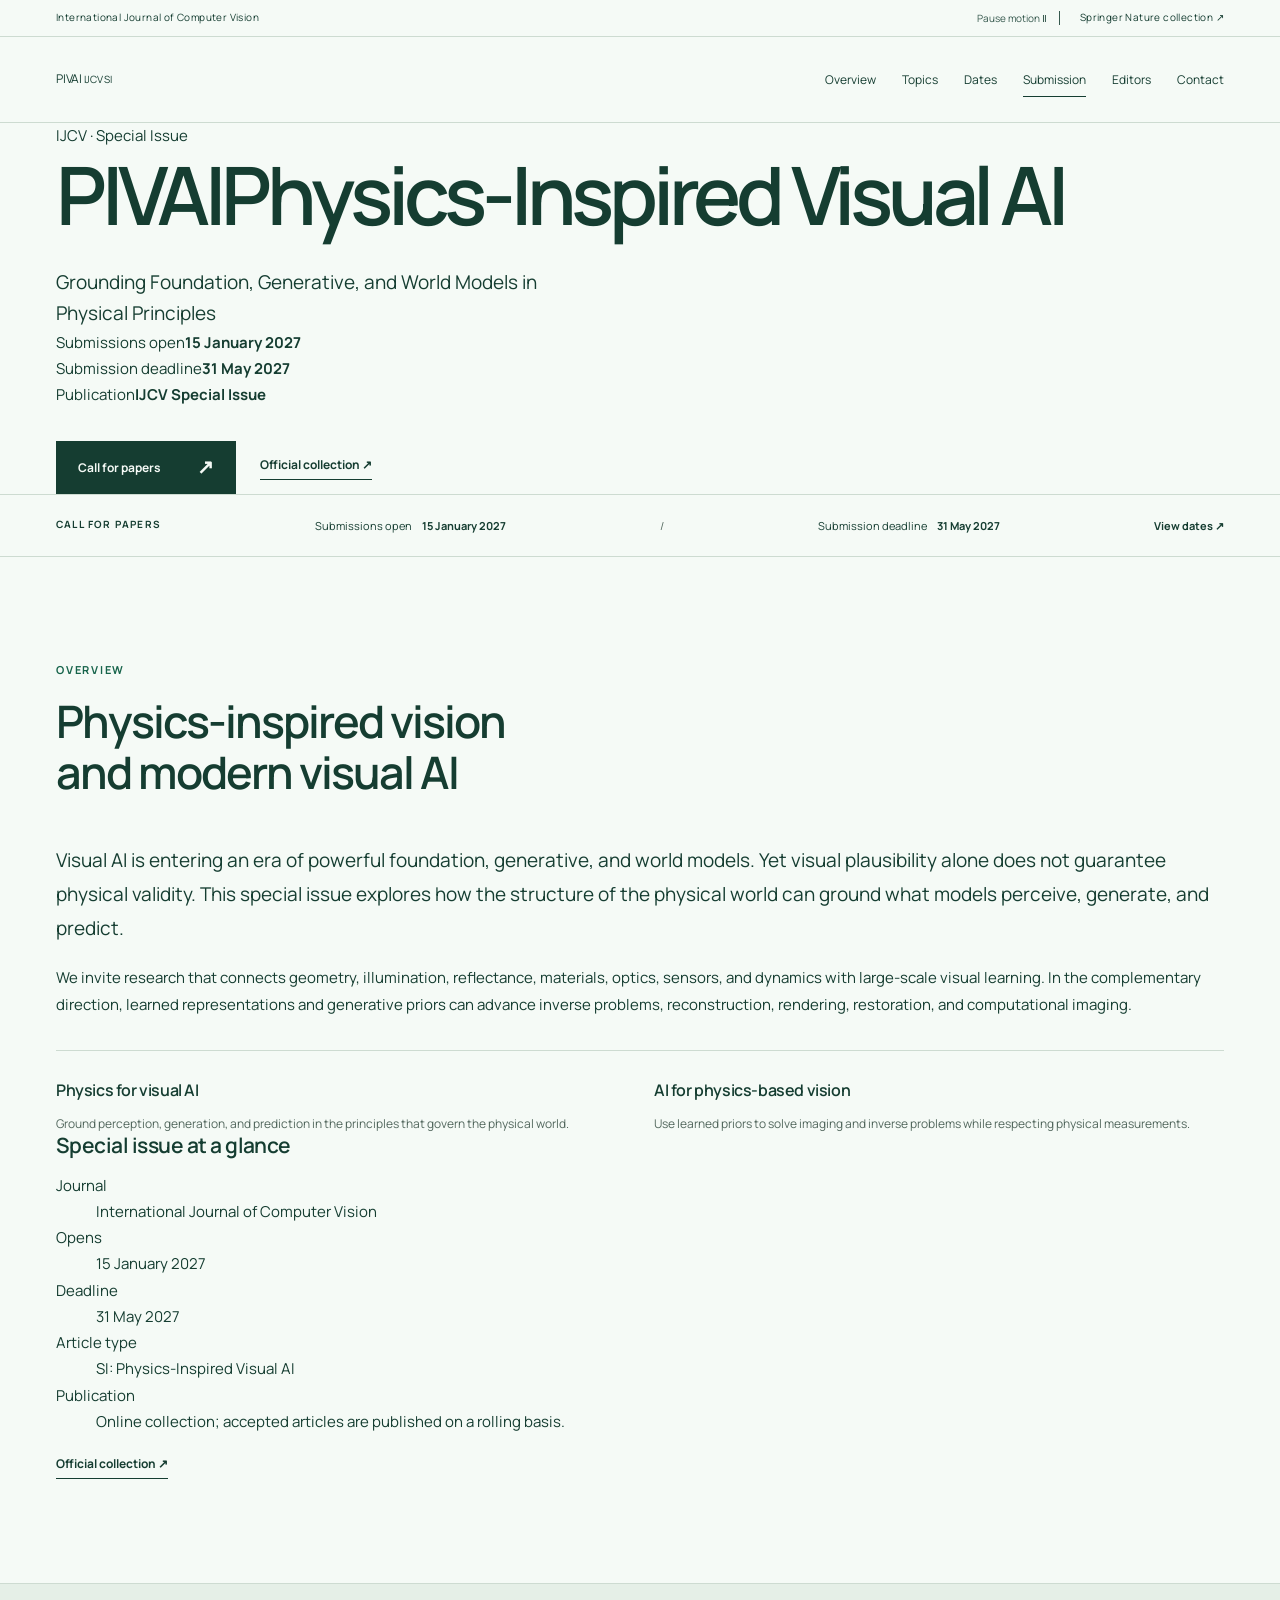
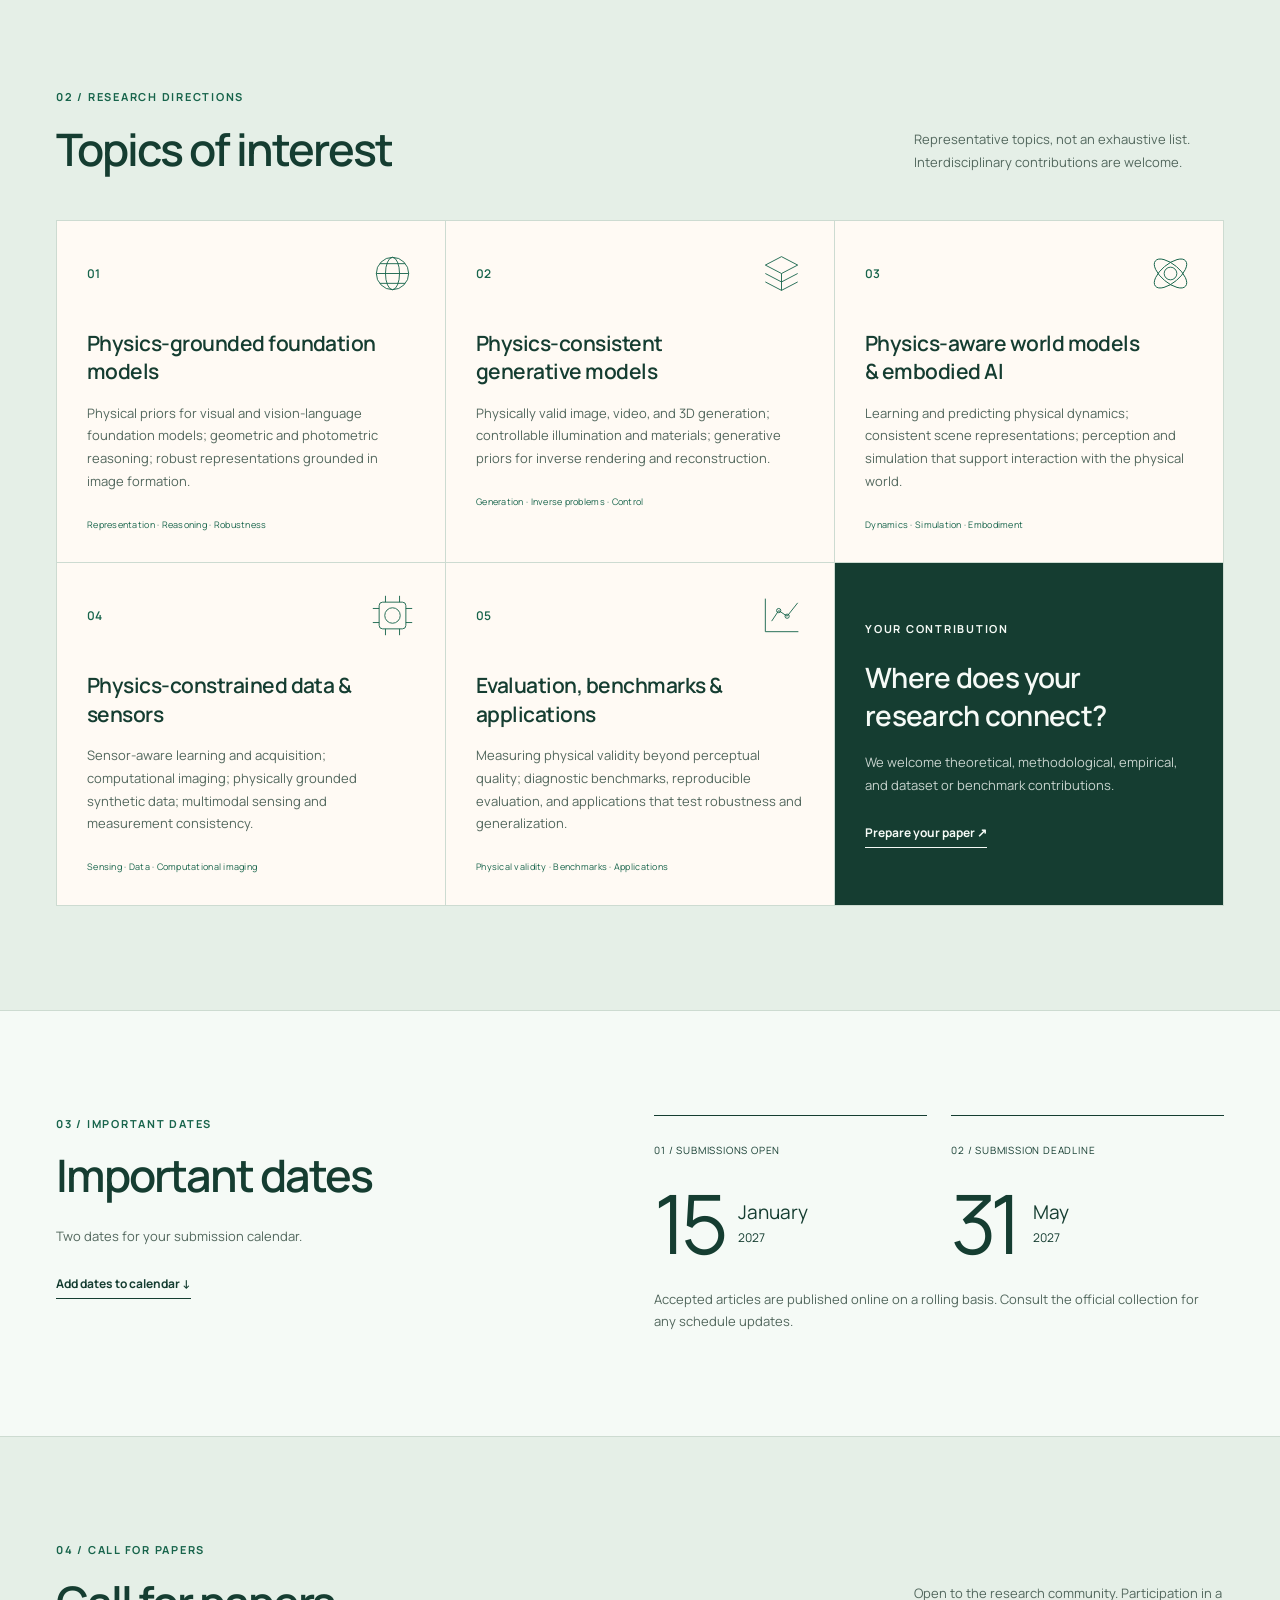
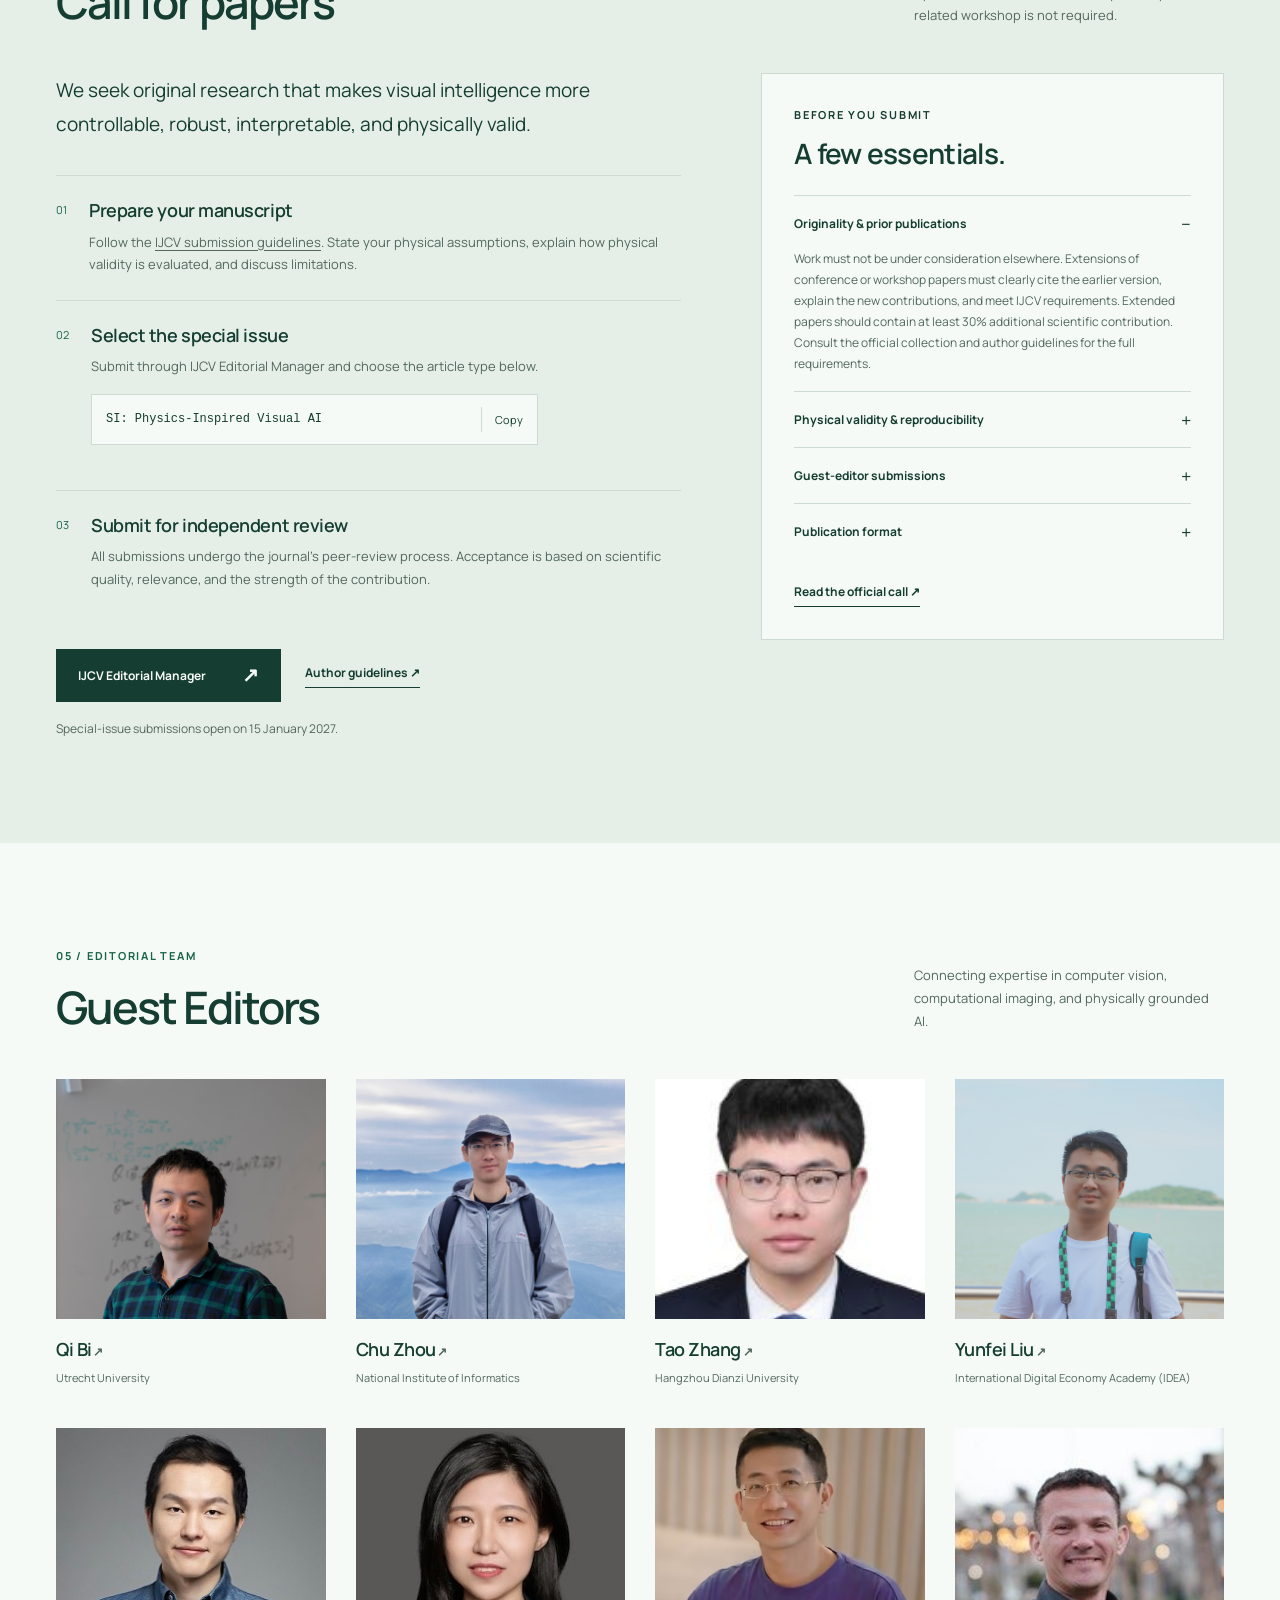
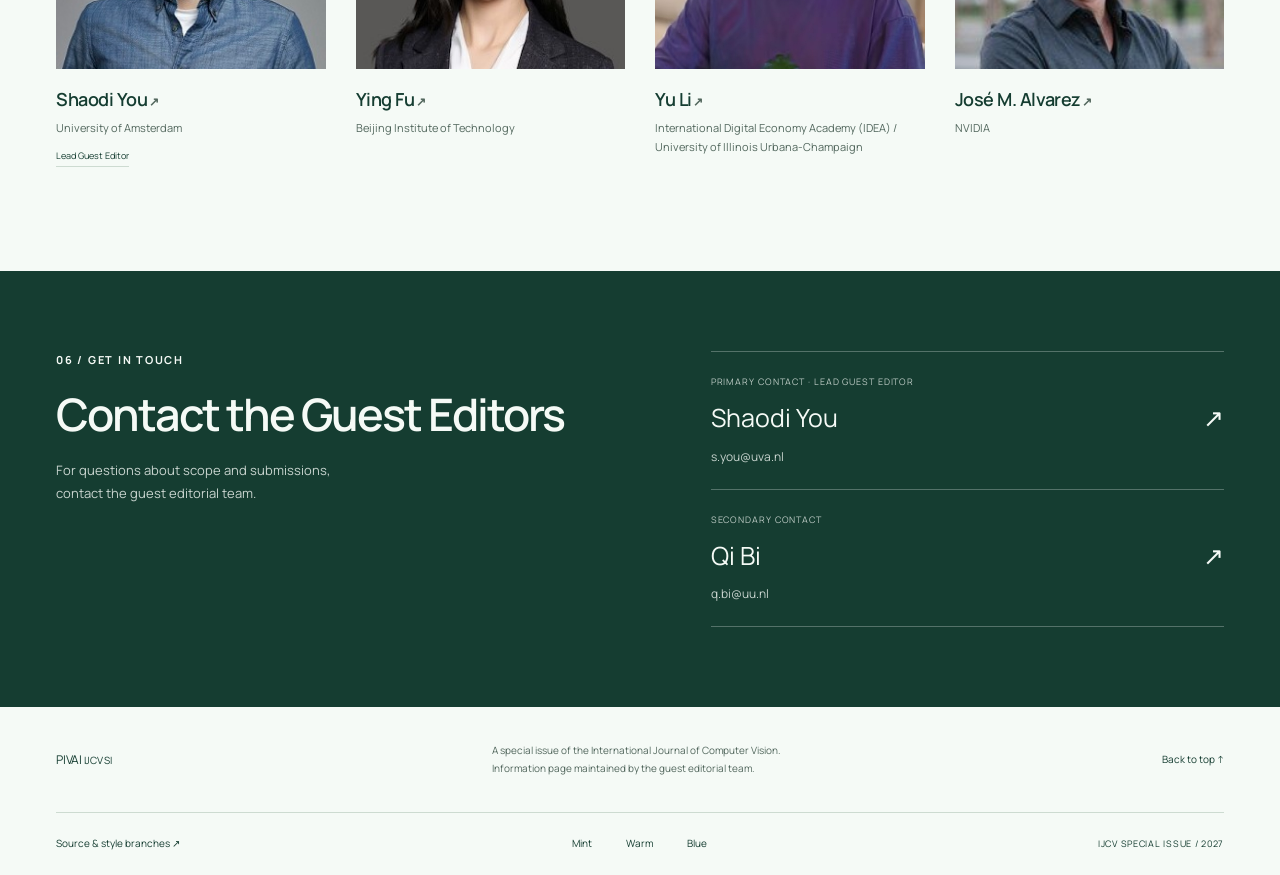
==== commit ff85c5f3: "Update source links for IJCV-PIVAI repository" ====
--- a/index.html
+++ b/index.html
@@ -1,9 +1,10 @@
 <!doctype html>
-<html lang="en"><head><meta charset="utf-8"><meta name="viewport" content="width=device-width,initial-scale=1"><meta name="theme-color" content="#102a55"><title>Physics-Inspired Visual AI | IJCV Special Issue</title><meta name="description" content="Grounding Foundation, Generative, and World Models in Physical Principles. An IJCV special issue. Submissions: 15 January–31 May 2027."><meta property="og:title" content="Physics-Inspired Visual AI | IJCV Special Issue"><meta property="og:description" content="Grounding Foundation, Generative, and World Models in Physical Principles. Submission deadline: 31 May 2027."><meta property="og:type" content="website"><link rel="icon" href="assets/si/favicon.svg" type="image/svg+xml"><link rel="stylesheet" href="assets/si/base.css"><link rel="stylesheet" href="assets/style.css"><link rel="stylesheet" href="assets/si/motion.css"><script defer src="assets/si/main.js"></script><script defer src="assets/si/motion.js"></script></head>
-<body class="theme-blue" id="top"><a class="skip-link" href="#main">Skip to content</a><div class="journal-bar"><div class="wrap"><span>International Journal of Computer Vision</span><div class="journal-tools"><button class="motion-toggle" type="button" hidden aria-pressed="false">Pause motion <span aria-hidden="true">Ⅱ</span></button><a href="https://link.springer.com/collections/fbibcijcjg">Springer Nature collection <span aria-hidden="true">↗</span></a></div></div></div><header class="site-header"><span class="reading-progress" aria-hidden="true"></span><div class="wrap nav-row"><a class="brand" href="#top" aria-label="Physics-Inspired Visual AI home"><span class="legacy-brand">PIVAI <small>IJCV SI</small></span></a><button class="menu-toggle" type="button" aria-expanded="false" aria-controls="main-nav" hidden>Menu <span aria-hidden="true">+</span></button><nav id="main-nav" aria-label="Main navigation"><a href="#overview">Overview</a><a href="#topics">Topics</a><a href="#dates">Dates</a><a href="#submission">Submission</a><a href="#editors">Editors</a><a href="#contact">Contact</a></nav></div></header><main id="main"><section class="hero" aria-labelledby="hero-title"><div class="wrap hero-inner">
-        <p class="blue-kicker">International Journal of Computer Vision · Special Issue</p>
-        <h1 id="hero-title" aria-label="Physics-Inspired Visual AI"><span>P</span>hysics-<span>I</span>nspired<br><span>V</span>isual <span>AI</span></h1>
-        <p class="hero-subtitle">Grounding Foundation, Generative, and World Models in Physical Principles</p><p class="hero-deck">Connecting physical principles with the next generation of visual intelligence.</p>
+<html lang="en"><head><meta charset="utf-8"><meta name="viewport" content="width=device-width,initial-scale=1"><meta name="theme-color" content="#f5f0e7"><title>Physics-Inspired Visual AI | IJCV Special Issue</title><meta name="description" content="Grounding Foundation, Generative, and World Models in Physical Principles. An IJCV special issue. Submissions: 15 January–31 May 2027."><meta property="og:title" content="Physics-Inspired Visual AI | IJCV Special Issue"><meta property="og:description" content="Grounding Foundation, Generative, and World Models in Physical Principles. Submission deadline: 31 May 2027."><meta property="og:type" content="website"><link rel="icon" href="assets/si/favicon.svg" type="image/svg+xml"><link rel="stylesheet" href="assets/si/base.css"><link rel="stylesheet" href="assets/style.css"><link rel="stylesheet" href="assets/si/motion.css"><script defer src="assets/si/main.js"></script><script defer src="assets/si/motion.js"></script></head>
+<body class="theme-warm" id="top"><a class="skip-link" href="#main">Skip to content</a><div class="journal-bar"><div class="wrap"><span>International Journal of Computer Vision</span><div class="journal-tools"><button class="motion-toggle" type="button" hidden aria-pressed="false">Pause motion <span aria-hidden="true">Ⅱ</span></button><a href="https://link.springer.com/collections/fbibcijcjg">Springer Nature collection <span aria-hidden="true">↗</span></a></div></div></div><header class="site-header"><span class="reading-progress" aria-hidden="true"></span><div class="wrap nav-row"><a class="brand" href="#top" aria-label="Physics-Inspired Visual AI home"><span class="legacy-brand">PIVAI <small>IJCV SI</small></span></a><button class="menu-toggle" type="button" aria-expanded="false" aria-controls="main-nav" hidden>Menu <span aria-hidden="true">+</span></button><nav id="main-nav" aria-label="Main navigation"><a href="#overview">Overview</a><a href="#topics">Topics</a><a href="#dates">Dates</a><a href="#submission">Submission</a><a href="#editors">Editors</a><a href="#contact">Contact</a></nav></div></header><main id="main"><section class="hero" aria-labelledby="hero-title"><div class="wrap hero-inner">
+        <p class="warm-kicker">IJCV · Special Issue</p>
+        <h1 id="hero-title" aria-label="Physics-Inspired Visual AI"><span class="hero-acronym">PIVAI</span><span class="full-title">Physics-Inspired Visual AI</span></h1>
+        <div class="spectrum" aria-hidden="true"></div><p class="hero-subtitle">Grounding Foundation, Generative, and World Models in Physical Principles</p>
+        <div class="hero-facts"><div><span>Submissions open</span><strong>15 January 2027</strong></div><div><span>Submission deadline</span><strong>31 May 2027</strong></div><div><span>Publication</span><strong>IJCV Special Issue</strong></div></div>
         <div class="hero-actions"><a class="button" href="#submission">Call for papers <span aria-hidden="true">↗</span></a><a class="text-link" href="https://link.springer.com/collections/fbibcijcjg">Official collection <span aria-hidden="true">↗</span></a></div></div></section>
     <div class="issue-strip"><div class="wrap"><span class="strip-label">Call for papers</span><p>Submissions open <strong>15 January 2027</strong></p><span class="strip-divider" aria-hidden="true">/</span><p>Submission deadline <strong>31 May 2027</strong></p><a href="#dates" aria-label="View important dates">View dates ↗</a></div></div>
     <section class="section overview-section" id="overview"><div class="wrap overview-layout"><div class="overview-body">
@@ -15,4 +16,4 @@
     <section class="section dates-section" id="dates"><div class="wrap dates-grid"><div><div class="section-heading"><div><p class="eyebrow">03 / Important dates</p><h2>Important dates</h2></div></div><p>Two dates for your submission calendar.</p><a class="text-link" href="assets/si/submission-dates.ics" download>Add dates to calendar <span aria-hidden="true">↓</span></a></div><div class="date-list"><article class="date-item"><span class="date-label">01 / Submissions open</span><time datetime="2027-01-15"><span class="date-day">15</span><span>January<small>2027</small></span></time></article><article class="date-item deadline"><span class="date-label">02 / Submission deadline</span><time datetime="2027-05-31"><span class="date-day">31</span><span>May<small>2027</small></span></time></article><p class="date-footnote">Accepted articles are published online on a rolling basis. Consult the official collection for any schedule updates.</p></div></div></section>
     <section class="section submission-section" id="submission"><div class="wrap"><div class="section-heading"><div><p class="eyebrow">04 / Call for papers</p><h2>Call for papers</h2></div><p class=section-note>Open to the research community. Participation in a related workshop is not required.</p></div><div class="submission-grid"><div class="submission-main"><p class="lead">We seek original research that makes visual intelligence more controllable, robust, interpretable, and physically valid.</p><ol class="submission-steps"><li><span>01</span><div><h3>Prepare your manuscript</h3><p>Follow the <a href="https://link.springer.com/journal/11263/submission-guidelines">IJCV submission guidelines</a>. State your physical assumptions, explain how physical validity is evaluated, and discuss limitations.</p></div></li><li><span>02</span><div><h3>Select the special issue</h3><p>Submit through IJCV Editorial Manager and choose the article type below.</p><div class="article-type"><code>SI: Physics-Inspired Visual AI</code><button class="copy-button" type="button" data-copy="SI: Physics-Inspired Visual AI" hidden aria-label="Copy special issue article type">Copy</button></div><span class="copy-status" role="status"></span></div></li><li><span>03</span><div><h3>Submit for independent review</h3><p>All submissions undergo the journal’s peer-review process. Acceptance is based on scientific quality, relevance, and the strength of the contribution.</p></div></li></ol><div class="submission-actions"><a class="button" href="https://www.editorialmanager.com/visi/">IJCV Editorial Manager <span aria-hidden="true">↗</span></a><a class="text-link" href="https://link.springer.com/journal/11263/submission-guidelines">Author guidelines ↗</a></div><p class="small">Special-issue submissions open on 15 January 2027.</p></div><aside class="submission-aside"><p class="eyebrow">Before you submit</p><h3>A few essentials.</h3><details open><summary>Originality & prior publications</summary><p>Work must not be under consideration elsewhere. Extensions of conference or workshop papers must clearly cite the earlier version, explain the new contributions, and meet IJCV requirements. Extended papers should contain at least 30% additional scientific contribution. Consult the official collection and author guidelines for the full requirements.</p></details><details><summary>Physical validity & reproducibility</summary><p>Describe the physical assumptions and constraints, provide evidence of physical validity, and report failure cases and limitations. Include the data availability statement required by IJCV.</p></details><details><summary>Guest-editor submissions</summary><p>Guest Editors may not submit manuscripts to this special issue.</p></details><details><summary>Publication format</summary><p>This is an online collection. Accepted articles are published on a rolling basis after production, rather than waiting for the entire collection to be complete.</p></details><a class="text-link" href="https://link.springer.com/collections/fbibcijcjg">Read the official call ↗</a></aside></div></div></section>
     <section class="section editors-section" id="editors"><div class="wrap"><div class="section-heading"><div><p class="eyebrow">05 / Editorial team</p><h2>Guest Editors</h2></div><p class=section-note>Connecting expertise in computer vision, computational imaging, and physically grounded AI.</p></div><div class="editor-grid"><article class="editor"><a class="portrait" href="https://www.uu.nl/medewerkers/QBi" aria-label="Qi Bi — profile"><img src="assets/si/people/qi-bi.jpg" width="320" height="320" alt="Portrait of Qi Bi" loading="lazy"></a><div class="editor-info"><h3><a href="https://www.uu.nl/medewerkers/QBi">Qi Bi<span aria-hidden="true"> ↗</span></a></h3><p>Utrecht University</p></div></article><article class="editor"><a class="portrait" href="https://fourson.github.io/" aria-label="Chu Zhou — profile"><img src="assets/si/people/chu-zhou.jpg" width="320" height="320" alt="Portrait of Chu Zhou" loading="lazy"></a><div class="editor-info"><h3><a href="https://fourson.github.io/">Chu Zhou<span aria-hidden="true"> ↗</span></a></h3><p>National Institute of Informatics</p></div></article><article class="editor"><a class="portrait" href="https://faculty.hdu.edu.cn/txgxxy/zt2/main.htm" aria-label="Tao Zhang — profile"><img src="assets/si/people/tao-zhang.jpg" width="320" height="320" alt="Portrait of Tao Zhang" loading="lazy"></a><div class="editor-info"><h3><a href="https://faculty.hdu.edu.cn/txgxxy/zt2/main.htm">Tao Zhang<span aria-hidden="true"> ↗</span></a></h3><p>Hangzhou Dianzi University</p></div></article><article class="editor"><a class="portrait" href="https://liuyunfei.net/" aria-label="Yunfei Liu — profile"><img src="assets/si/people/yunfei-liu.png" width="320" height="320" alt="Portrait of Yunfei Liu" loading="lazy"></a><div class="editor-info"><h3><a href="https://liuyunfei.net/">Yunfei Liu<span aria-hidden="true"> ↗</span></a></h3><p>International Digital Economy Academy (IDEA)</p></div></article><article class="editor"><a class="portrait" href="https://youshaodi.github.io/" aria-label="Shaodi You — profile"><img src="assets/si/people/shaodi-you.jpg" width="320" height="320" alt="Portrait of Shaodi You" loading="lazy"></a><div class="editor-info"><h3><a href="https://youshaodi.github.io/">Shaodi You<span aria-hidden="true"> ↗</span></a></h3><p>University of Amsterdam</p><span class=editor-role>Lead Guest Editor</span></div></article><article class="editor"><a class="portrait" href="https://ying-fu.github.io/" aria-label="Ying Fu — profile"><img src="assets/si/people/ying-fu.jpg" width="320" height="320" alt="Portrait of Ying Fu" loading="lazy"></a><div class="editor-info"><h3><a href="https://ying-fu.github.io/">Ying Fu<span aria-hidden="true"> ↗</span></a></h3><p>Beijing Institute of Technology</p></div></article><article class="editor"><a class="portrait" href="https://yu-li.github.io/" aria-label="Yu Li — profile"><img src="assets/si/people/yu-li.jpg" width="320" height="320" alt="Portrait of Yu Li" loading="lazy"></a><div class="editor-info"><h3><a href="https://yu-li.github.io/">Yu Li<span aria-hidden="true"> ↗</span></a></h3><p>International Digital Economy Academy (IDEA) / University of Illinois Urbana-Champaign</p></div></article><article class="editor"><a class="portrait" href="https://research.nvidia.com/labs/lpr/author/jose-m.-alvarez/" aria-label="José M. Alvarez — profile"><img src="assets/si/people/jose-alvarez.jpg" width="320" height="320" alt="Portrait of José M. Alvarez" loading="lazy"></a><div class="editor-info"><h3><a href="https://research.nvidia.com/labs/lpr/author/jose-m.-alvarez/">José M. Alvarez<span aria-hidden="true"> ↗</span></a></h3><p>NVIDIA</p></div></article></div></div></section>
-    <section class="contact-section" id="contact"><div class="wrap contact-grid"><div><p class="eyebrow">06 / Get in touch</p><h2>Contact the Guest Editors</h2><p>For questions about scope and submissions,<br>contact the guest editorial team.</p></div><div class="contact-list"><a href="mailto:s.you@uva.nl"><span class="contact-role">Primary contact · Lead Guest Editor</span><span class="contact-name">Shaodi You <span aria-hidden="true">↗</span></span><span>s.you@uva.nl</span></a><a href="mailto:q.bi@uu.nl"><span class="contact-role">Secondary contact</span><span class="contact-name">Qi Bi <span aria-hidden="true">↗</span></span><span>q.bi@uu.nl</span></a></div></div></section></main><footer><div class="wrap footer-main"><a class="brand" href="#top"><span class="legacy-brand">PIVAI <small>IJCV SI</small></span></a><p>A special issue of the International Journal of Computer Vision.<br>Information page maintained by the guest editorial team.</p><a href="#top">Back to top ↑</a></div><div class="wrap design-switch"><a href="https://github.com/PIVAI-project/pivai-project.github.io">Source & style branches ↗</a><nav aria-label="Style source branches"><a href="https://github.com/PIVAI-project/pivai-project.github.io/tree/main">Mint</a><a href="https://github.com/PIVAI-project/pivai-project.github.io/tree/codex/style-warm">Warm</a><a href="https://github.com/PIVAI-project/pivai-project.github.io/tree/codex/style-blue">Blue</a></nav><span>IJCV SPECIAL ISSUE / 2027</span></div></footer></body></html>
+    <section class="contact-section" id="contact"><div class="wrap contact-grid"><div><p class="eyebrow">06 / Get in touch</p><h2>Contact the Guest Editors</h2><p>For questions about scope and submissions,<br>contact the guest editorial team.</p></div><div class="contact-list"><a href="mailto:s.you@uva.nl"><span class="contact-role">Primary contact · Lead Guest Editor</span><span class="contact-name">Shaodi You <span aria-hidden="true">↗</span></span><span>s.you@uva.nl</span></a><a href="mailto:q.bi@uu.nl"><span class="contact-role">Secondary contact</span><span class="contact-name">Qi Bi <span aria-hidden="true">↗</span></span><span>q.bi@uu.nl</span></a></div></div></section></main><footer><div class="wrap footer-main"><a class="brand" href="#top"><span class="legacy-brand">PIVAI <small>IJCV SI</small></span></a><p>A special issue of the International Journal of Computer Vision.<br>Information page maintained by the guest editorial team.</p><a href="#top">Back to top ↑</a></div><div class="wrap design-switch"><a href="https://github.com/IJCV-PIVAI/ijcv-pivai">Source & style branches ↗</a><nav aria-label="Style source branches"><a href="https://github.com/IJCV-PIVAI/ijcv-pivai/tree/main">Mint</a><a href="https://github.com/IJCV-PIVAI/ijcv-pivai/tree/codex/style-warm">Warm</a><a href="https://github.com/IJCV-PIVAI/ijcv-pivai/tree/codex/style-blue">Blue</a></nav><span>IJCV SPECIAL ISSUE / 2027</span></div></footer></body></html>
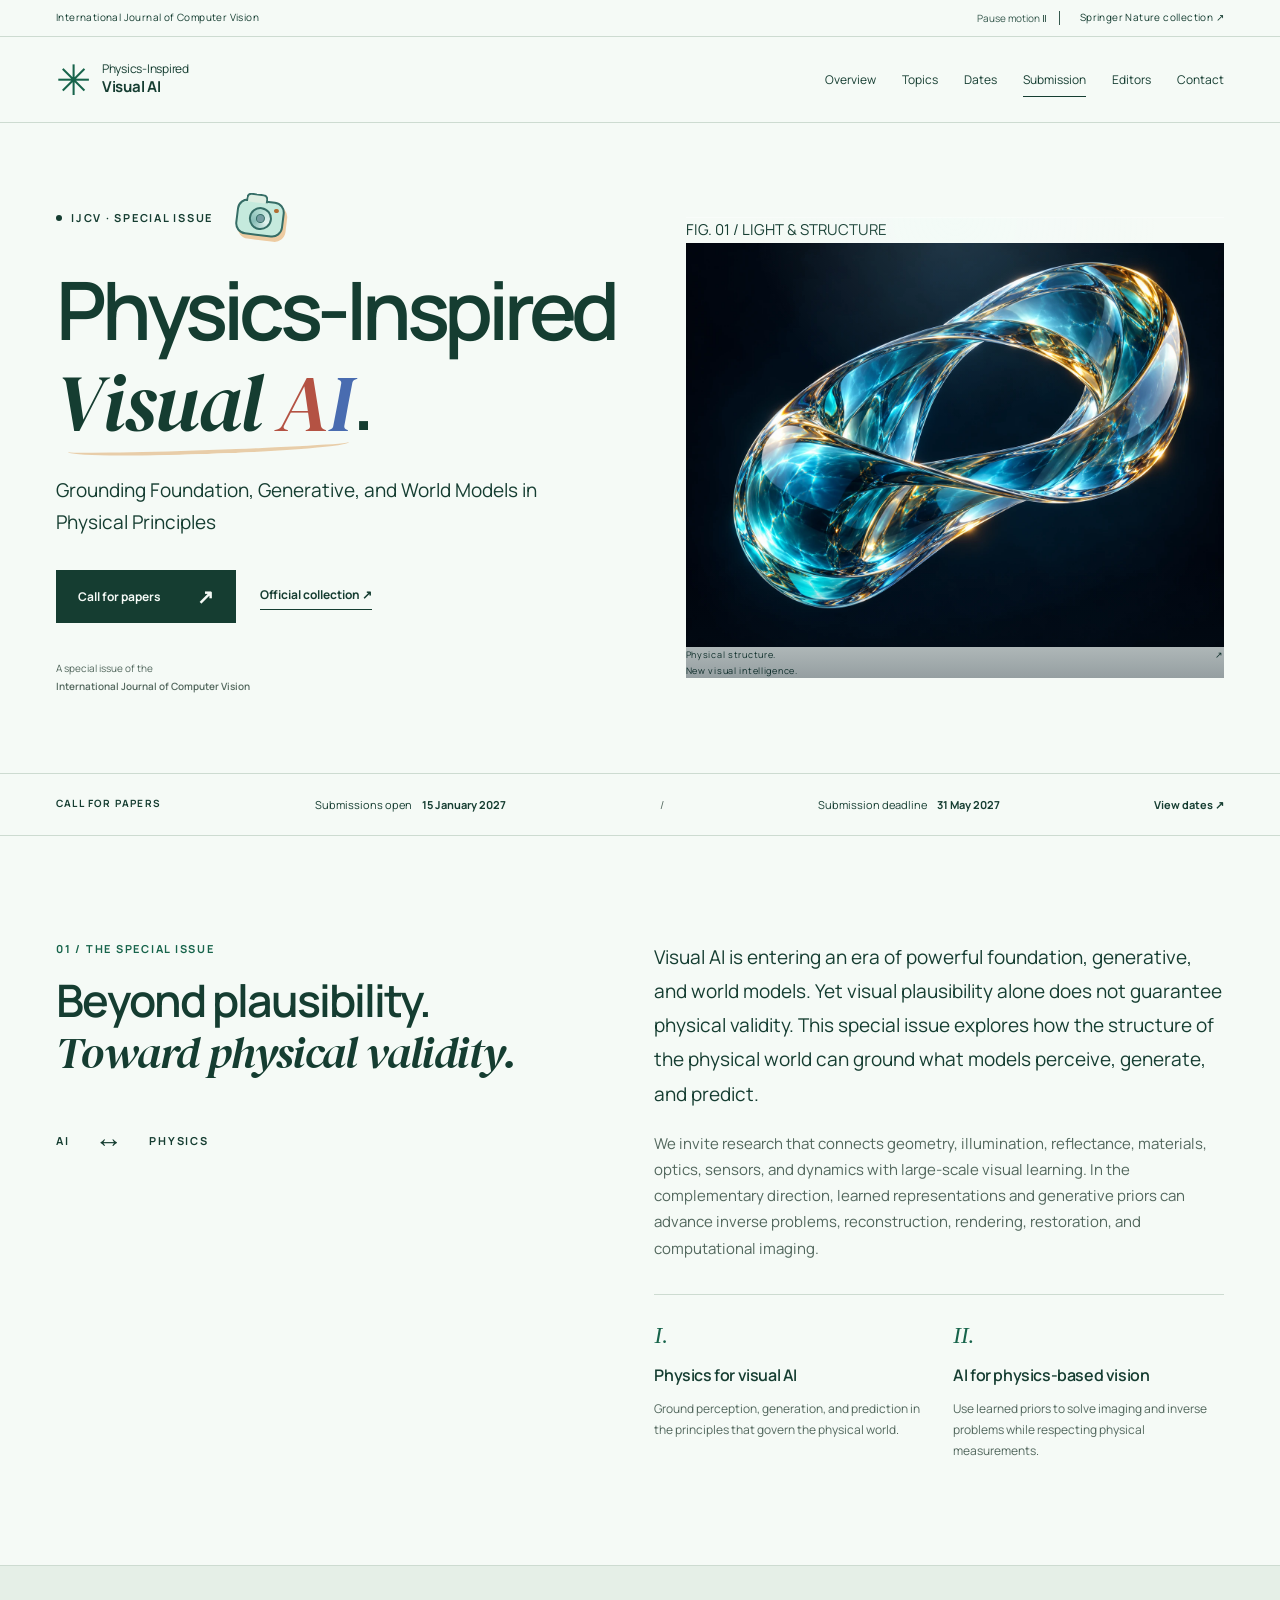
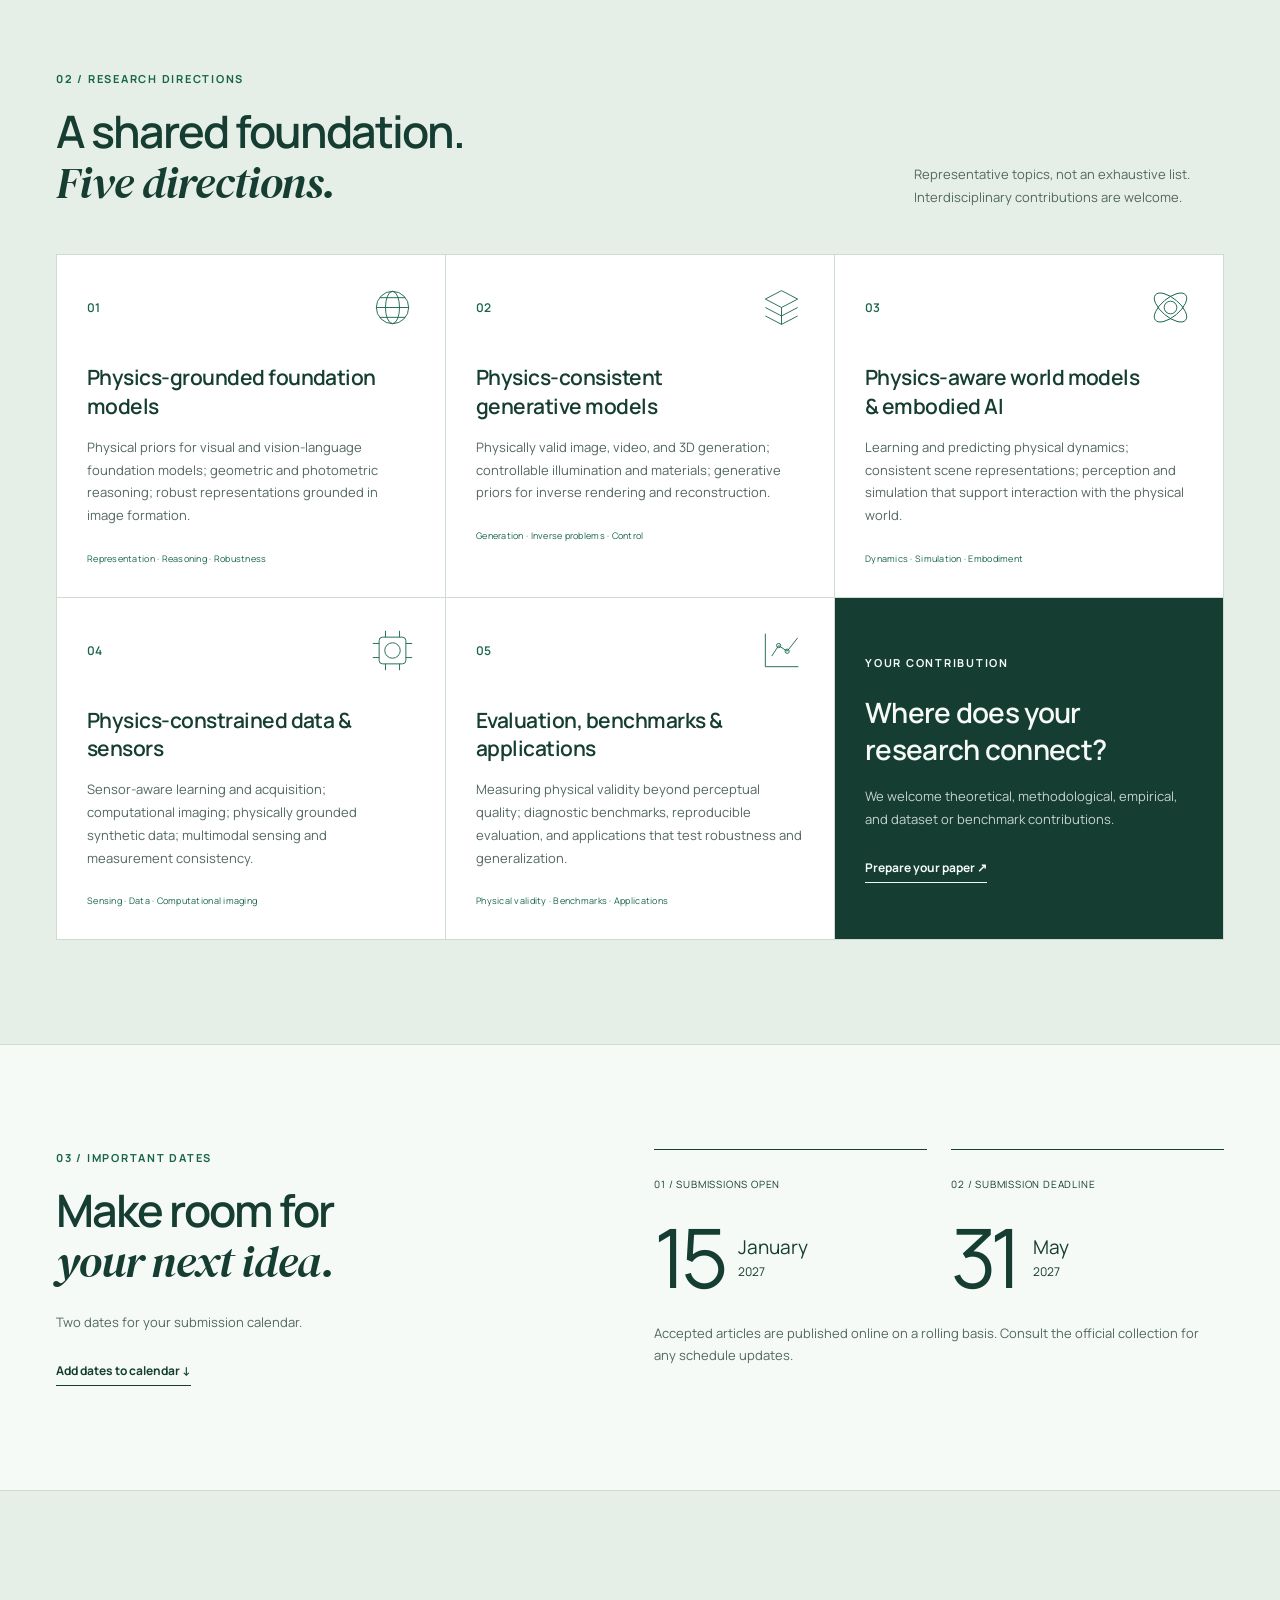
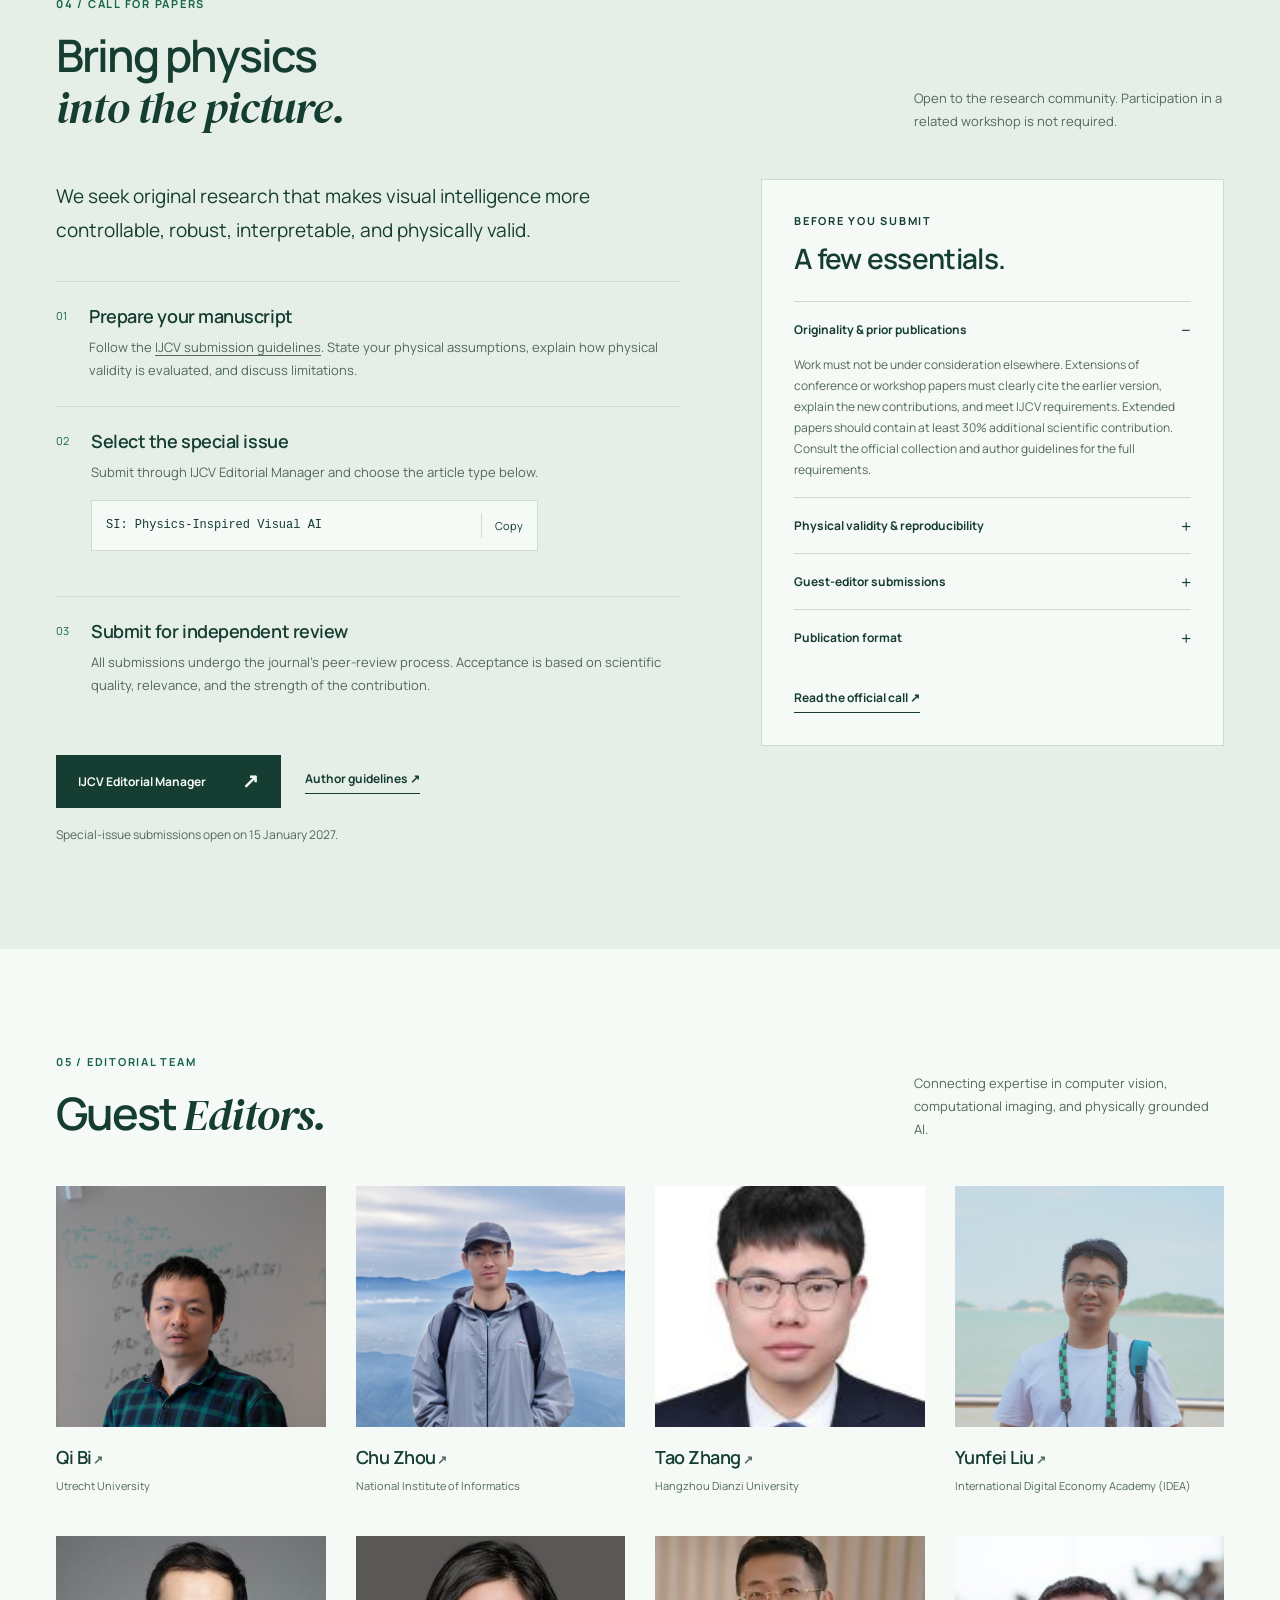
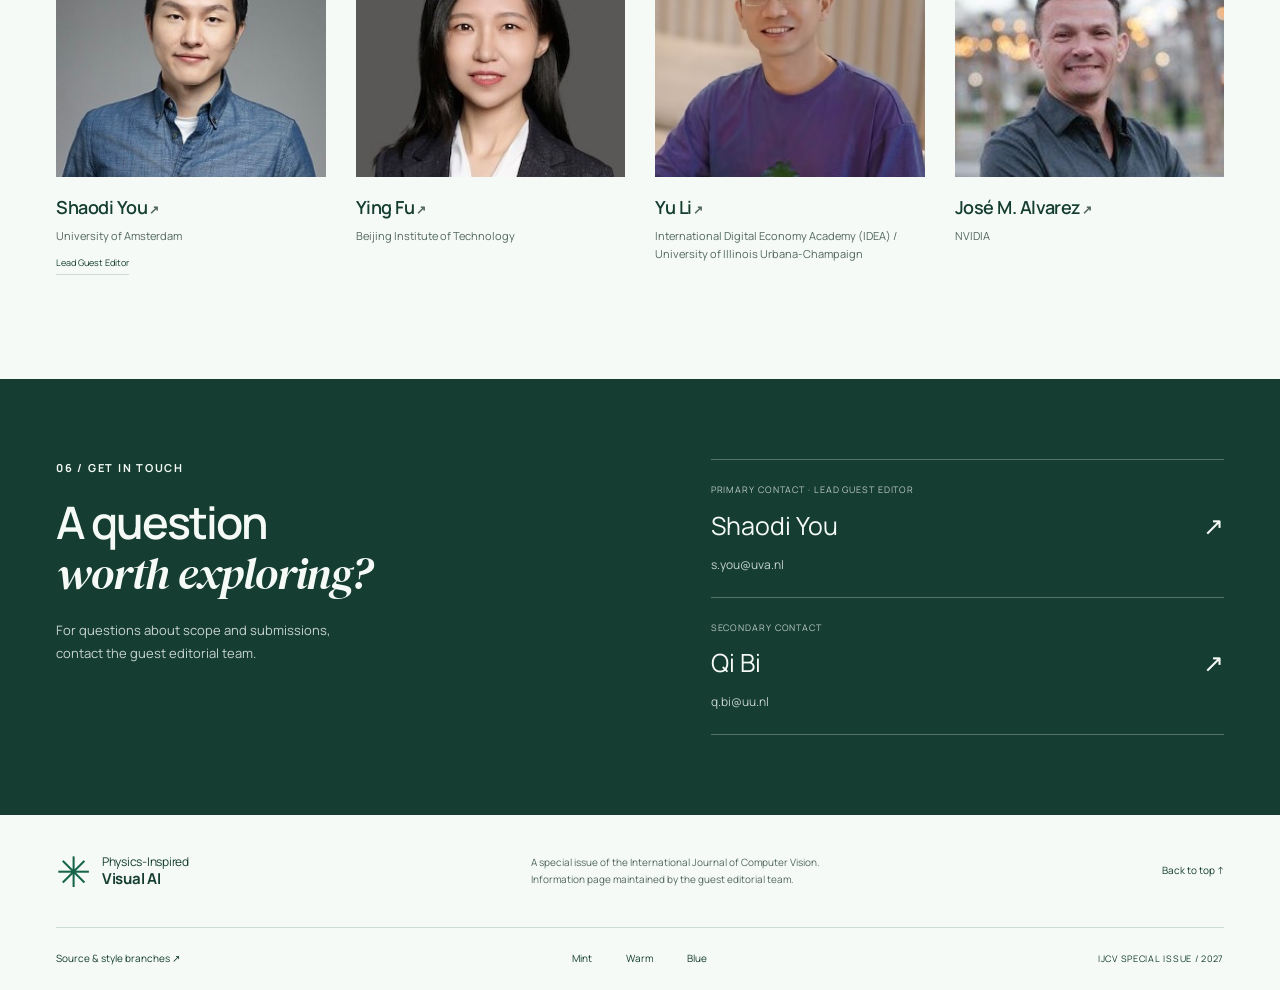
==== commit 9a88905e: "Update source links for IJCV-PIVAI repository" ====
--- a/index.html
+++ b/index.html
@@ -1,19 +1,17 @@
 <!doctype html>
-<html lang="en"><head><meta charset="utf-8"><meta name="viewport" content="width=device-width,initial-scale=1"><meta name="theme-color" content="#f5f0e7"><title>Physics-Inspired Visual AI | IJCV Special Issue</title><meta name="description" content="Grounding Foundation, Generative, and World Models in Physical Principles. An IJCV special issue. Submissions: 15 January–31 May 2027."><meta property="og:title" content="Physics-Inspired Visual AI | IJCV Special Issue"><meta property="og:description" content="Grounding Foundation, Generative, and World Models in Physical Principles. Submission deadline: 31 May 2027."><meta property="og:type" content="website"><link rel="icon" href="assets/si/favicon.svg" type="image/svg+xml"><link rel="stylesheet" href="assets/si/base.css"><link rel="stylesheet" href="assets/style.css"><link rel="stylesheet" href="assets/si/motion.css"><script defer src="assets/si/main.js"></script><script defer src="assets/si/motion.js"></script></head>
-<body class="theme-warm" id="top"><a class="skip-link" href="#main">Skip to content</a><div class="journal-bar"><div class="wrap"><span>International Journal of Computer Vision</span><div class="journal-tools"><button class="motion-toggle" type="button" hidden aria-pressed="false">Pause motion <span aria-hidden="true">Ⅱ</span></button><a href="https://link.springer.com/collections/fbibcijcjg">Springer Nature collection <span aria-hidden="true">↗</span></a></div></div></div><header class="site-header"><span class="reading-progress" aria-hidden="true"></span><div class="wrap nav-row"><a class="brand" href="#top" aria-label="Physics-Inspired Visual AI home"><span class="legacy-brand">PIVAI <small>IJCV SI</small></span></a><button class="menu-toggle" type="button" aria-expanded="false" aria-controls="main-nav" hidden>Menu <span aria-hidden="true">+</span></button><nav id="main-nav" aria-label="Main navigation"><a href="#overview">Overview</a><a href="#topics">Topics</a><a href="#dates">Dates</a><a href="#submission">Submission</a><a href="#editors">Editors</a><a href="#contact">Contact</a></nav></div></header><main id="main"><section class="hero" aria-labelledby="hero-title"><div class="wrap hero-inner">
-        <p class="warm-kicker">IJCV · Special Issue</p>
-        <h1 id="hero-title" aria-label="Physics-Inspired Visual AI"><span class="hero-acronym">PIVAI</span><span class="full-title">Physics-Inspired Visual AI</span></h1>
-        <div class="spectrum" aria-hidden="true"></div><p class="hero-subtitle">Grounding Foundation, Generative, and World Models in Physical Principles</p>
-        <div class="hero-facts"><div><span>Submissions open</span><strong>15 January 2027</strong></div><div><span>Submission deadline</span><strong>31 May 2027</strong></div><div><span>Publication</span><strong>IJCV Special Issue</strong></div></div>
-        <div class="hero-actions"><a class="button" href="#submission">Call for papers <span aria-hidden="true">↗</span></a><a class="text-link" href="https://link.springer.com/collections/fbibcijcjg">Official collection <span aria-hidden="true">↗</span></a></div></div></section>
+<html lang="en"><head><meta charset="utf-8"><meta name="viewport" content="width=device-width,initial-scale=1"><meta name="theme-color" content="#f1f8f3"><title>Physics-Inspired Visual AI | IJCV Special Issue</title><meta name="description" content="Grounding Foundation, Generative, and World Models in Physical Principles. An IJCV special issue. Submissions: 15 January–31 May 2027."><meta property="og:title" content="Physics-Inspired Visual AI | IJCV Special Issue"><meta property="og:description" content="Grounding Foundation, Generative, and World Models in Physical Principles. Submission deadline: 31 May 2027."><meta property="og:type" content="website"><link rel="icon" href="assets/si/favicon.svg" type="image/svg+xml"><link rel="stylesheet" href="assets/si/base.css"><link rel="stylesheet" href="assets/style.css"><link rel="stylesheet" href="assets/si/motion.css"><script defer src="assets/si/main.js"></script><script defer src="assets/si/motion.js"></script></head>
+<body class="theme-mint" id="top"><a class="skip-link" href="#main">Skip to content</a><div class="journal-bar"><div class="wrap"><span>International Journal of Computer Vision</span><div class="journal-tools"><button class="motion-toggle" type="button" hidden aria-pressed="false">Pause motion <span aria-hidden="true">Ⅱ</span></button><a href="https://link.springer.com/collections/fbibcijcjg">Springer Nature collection <span aria-hidden="true">↗</span></a></div></div></div><header class="site-header"><span class="reading-progress" aria-hidden="true"></span><div class="wrap nav-row"><a class="brand" href="#top" aria-label="Physics-Inspired Visual AI home"><span class="brand-symbol" aria-hidden="true">✳</span><span>Physics-Inspired<br><strong>Visual AI</strong></span></a><button class="menu-toggle" type="button" aria-expanded="false" aria-controls="main-nav" hidden>Menu <span aria-hidden="true">+</span></button><nav id="main-nav" aria-label="Main navigation"><a href="#overview">Overview</a><a href="#topics">Topics</a><a href="#dates">Dates</a><a href="#submission">Submission</a><a href="#editors">Editors</a><a href="#contact">Contact</a></nav></div></header><main id="main"><section class="hero" aria-labelledby="hero-title"><div class="wrap hero-grid">
+      <div class="hero-copy"><div class="hero-kicker"><p class="eyebrow"><span class="status-dot"></span> IJCV · Special Issue</p><span class="camera-buddy" aria-hidden="true"><span class="camera-lens"></span><span class="camera-flash"></span></span></div>
+      <h1 id="hero-title" aria-label="Physics-Inspired Visual AI">Physics-Inspired<br><em>Visual <span class="ai-word"><span>A</span><span>I</span></span></em><span class="title-period">.</span></h1>
+      <p class="hero-subtitle">Grounding Foundation, Generative, and World Models in Physical Principles</p><div class="hero-actions"><a class="button" href="#submission">Call for papers <span aria-hidden="true">↗</span></a><a class="text-link" href="https://link.springer.com/collections/fbibcijcjg">Official collection <span aria-hidden="true">↗</span></a></div>
+      <p class="hero-journal">A special issue of the<br><strong>International Journal of Computer Vision</strong></p></div><figure class="hero-art"><div class="art-corner">FIG. 01 / LIGHT & STRUCTURE</div><div class="art-surface" data-depth><img src="assets/images/optical-sculpture-v1.webp" width="1400" height="1050" alt="An abstract glass loop with cyan and amber reflections, an optics-inspired artwork."><span class="optical-glint" aria-hidden="true"></span></div><figcaption><span>Physical structure.<br>New visual intelligence.</span><span class="art-mark" aria-hidden="true">↗</span></figcaption></figure>
+    </div></section>
     <div class="issue-strip"><div class="wrap"><span class="strip-label">Call for papers</span><p>Submissions open <strong>15 January 2027</strong></p><span class="strip-divider" aria-hidden="true">/</span><p>Submission deadline <strong>31 May 2027</strong></p><a href="#dates" aria-label="View important dates">View dates ↗</a></div></div>
-    <section class="section overview-section" id="overview"><div class="wrap overview-layout"><div class="overview-body">
-    <div class="section-heading"><div><p class="eyebrow">Overview</p><h2>Physics-inspired vision<br>and modern visual AI</h2></div></div>
-    <p class="lead">Visual AI is entering an era of powerful foundation, generative, and world models. Yet visual plausibility alone does not guarantee physical validity. This special issue explores how the structure of the physical world can ground what models perceive, generate, and predict.</p><p>We invite research that connects geometry, illumination, reflectance, materials, optics, sensors, and dynamics with large-scale visual learning. In the complementary direction, learned representations and generative priors can advance inverse problems, reconstruction, rendering, restoration, and computational imaging.</p>
-    <div class="research-pair"><article><h3>Physics for visual AI</h3><p>Ground perception, generation, and prediction in the principles that govern the physical world.</p></article><article><h3>AI for physics-based vision</h3><p>Use learned priors to solve imaging and inverse problems while respecting physical measurements.</p></article></div>
-    </div><aside class="issue-details"><h3>Special issue at a glance</h3><dl><div><dt>Journal</dt><dd>International Journal of Computer Vision</dd></div><div><dt>Opens</dt><dd>15 January 2027</dd></div><div><dt>Deadline</dt><dd>31 May 2027</dd></div><div><dt>Article type</dt><dd>SI: Physics-Inspired Visual AI</dd></div><div><dt>Publication</dt><dd>Online collection; accepted articles are published on a rolling basis.</dd></div></dl><a class="text-link" href="https://link.springer.com/collections/fbibcijcjg">Official collection ↗</a></aside></div></section>
-    <section class="section topics-section" id="topics"><div class="wrap"><div class="section-heading"><div><p class="eyebrow">02 / Research directions</p><h2>Topics of interest</h2></div><p class=section-note>Representative topics, not an exhaustive list. Interdisciplinary contributions are welcome.</p></div><div class="topic-grid"><article class="topic"><div class="topic-top"><span class="topic-number">01</span><svg viewBox="0 0 64 64" fill="none" stroke="currentColor" stroke-width="1.3" aria-hidden="true"><circle cx="32" cy="32" r="23"/><ellipse cx="32" cy="32" rx="10" ry="23"/><path d="M9 32h46M14 18h36M14 46h36"/></svg></div><div class="topic-copy"><h3>Physics-grounded foundation models</h3><p>Physical priors for visual and vision-language foundation models; geometric and photometric reasoning; robust representations grounded in image formation.</p><span class="topic-tags">Representation · Reasoning · Robustness</span></div></article><article class="topic"><div class="topic-top"><span class="topic-number">02</span><svg viewBox="0 0 64 64" fill="none" stroke="currentColor" stroke-width="1.3" aria-hidden="true"><path d="m9 20 23-12 23 12-23 12Zm0 12 23 12 23-12M9 44l23 12 23-12M32 32v24"/></svg></div><div class="topic-copy"><h3>Physics-consistent generative models</h3><p>Physically valid image, video, and 3D generation; controllable illumination and materials; generative priors for inverse rendering and reconstruction.</p><span class="topic-tags">Generation · Inverse problems · Control</span></div></article><article class="topic"><div class="topic-top"><span class="topic-number">03</span><svg viewBox="0 0 64 64" fill="none" stroke="currentColor" stroke-width="1.3" aria-hidden="true"><circle cx="32" cy="32" r="9"/><ellipse cx="32" cy="32" rx="28" ry="13" transform="rotate(-40 32 32)"/><ellipse cx="32" cy="32" rx="28" ry="13" transform="rotate(40 32 32)"/></svg></div><div class="topic-copy"><h3>Physics-aware world models &amp; embodied AI</h3><p>Learning and predicting physical dynamics; consistent scene representations; perception and simulation that support interaction with the physical world.</p><span class="topic-tags">Dynamics · Simulation · Embodiment</span></div></article><article class="topic"><div class="topic-top"><span class="topic-number">04</span><svg viewBox="0 0 64 64" fill="none" stroke="currentColor" stroke-width="1.3" aria-hidden="true"><rect x="13" y="13" width="38" height="38" rx="5"/><circle cx="32" cy="32" r="11"/><path d="M22 4v9M42 4v9M22 51v9M42 51v9M4 22h9M4 42h9M51 22h9M51 42h9"/></svg></div><div class="topic-copy"><h3>Physics-constrained data &amp; sensors</h3><p>Sensor-aware learning and acquisition; computational imaging; physically grounded synthetic data; multimodal sensing and measurement consistency.</p><span class="topic-tags">Sensing · Data · Computational imaging</span></div></article><article class="topic"><div class="topic-top"><span class="topic-number">05</span><svg viewBox="0 0 64 64" fill="none" stroke="currentColor" stroke-width="1.3" aria-hidden="true"><path d="M9 8v47h47M18 40l10-15 12 8 15-19"/><circle cx="28" cy="25" r="3"/><circle cx="40" cy="33" r="3"/></svg></div><div class="topic-copy"><h3>Evaluation, benchmarks &amp; applications</h3><p>Measuring physical validity beyond perceptual quality; diagnostic benchmarks, reproducible evaluation, and applications that test robustness and generalization.</p><span class="topic-tags">Physical validity · Benchmarks · Applications</span></div></article><aside class="topic invitation"><span class="eyebrow">Your contribution</span><h3>Where does your<br>research connect?</h3><p>We welcome theoretical, methodological, empirical, and dataset or benchmark contributions.</p><a class="text-link" href="#submission">Prepare your paper <span aria-hidden="true">↗</span></a></aside></div></div></section>
-    <section class="section dates-section" id="dates"><div class="wrap dates-grid"><div><div class="section-heading"><div><p class="eyebrow">03 / Important dates</p><h2>Important dates</h2></div></div><p>Two dates for your submission calendar.</p><a class="text-link" href="assets/si/submission-dates.ics" download>Add dates to calendar <span aria-hidden="true">↓</span></a></div><div class="date-list"><article class="date-item"><span class="date-label">01 / Submissions open</span><time datetime="2027-01-15"><span class="date-day">15</span><span>January<small>2027</small></span></time></article><article class="date-item deadline"><span class="date-label">02 / Submission deadline</span><time datetime="2027-05-31"><span class="date-day">31</span><span>May<small>2027</small></span></time></article><p class="date-footnote">Accepted articles are published online on a rolling basis. Consult the official collection for any schedule updates.</p></div></div></section>
-    <section class="section submission-section" id="submission"><div class="wrap"><div class="section-heading"><div><p class="eyebrow">04 / Call for papers</p><h2>Call for papers</h2></div><p class=section-note>Open to the research community. Participation in a related workshop is not required.</p></div><div class="submission-grid"><div class="submission-main"><p class="lead">We seek original research that makes visual intelligence more controllable, robust, interpretable, and physically valid.</p><ol class="submission-steps"><li><span>01</span><div><h3>Prepare your manuscript</h3><p>Follow the <a href="https://link.springer.com/journal/11263/submission-guidelines">IJCV submission guidelines</a>. State your physical assumptions, explain how physical validity is evaluated, and discuss limitations.</p></div></li><li><span>02</span><div><h3>Select the special issue</h3><p>Submit through IJCV Editorial Manager and choose the article type below.</p><div class="article-type"><code>SI: Physics-Inspired Visual AI</code><button class="copy-button" type="button" data-copy="SI: Physics-Inspired Visual AI" hidden aria-label="Copy special issue article type">Copy</button></div><span class="copy-status" role="status"></span></div></li><li><span>03</span><div><h3>Submit for independent review</h3><p>All submissions undergo the journal’s peer-review process. Acceptance is based on scientific quality, relevance, and the strength of the contribution.</p></div></li></ol><div class="submission-actions"><a class="button" href="https://www.editorialmanager.com/visi/">IJCV Editorial Manager <span aria-hidden="true">↗</span></a><a class="text-link" href="https://link.springer.com/journal/11263/submission-guidelines">Author guidelines ↗</a></div><p class="small">Special-issue submissions open on 15 January 2027.</p></div><aside class="submission-aside"><p class="eyebrow">Before you submit</p><h3>A few essentials.</h3><details open><summary>Originality & prior publications</summary><p>Work must not be under consideration elsewhere. Extensions of conference or workshop papers must clearly cite the earlier version, explain the new contributions, and meet IJCV requirements. Extended papers should contain at least 30% additional scientific contribution. Consult the official collection and author guidelines for the full requirements.</p></details><details><summary>Physical validity & reproducibility</summary><p>Describe the physical assumptions and constraints, provide evidence of physical validity, and report failure cases and limitations. Include the data availability statement required by IJCV.</p></details><details><summary>Guest-editor submissions</summary><p>Guest Editors may not submit manuscripts to this special issue.</p></details><details><summary>Publication format</summary><p>This is an online collection. Accepted articles are published on a rolling basis after production, rather than waiting for the entire collection to be complete.</p></details><a class="text-link" href="https://link.springer.com/collections/fbibcijcjg">Read the official call ↗</a></aside></div></div></section>
-    <section class="section editors-section" id="editors"><div class="wrap"><div class="section-heading"><div><p class="eyebrow">05 / Editorial team</p><h2>Guest Editors</h2></div><p class=section-note>Connecting expertise in computer vision, computational imaging, and physically grounded AI.</p></div><div class="editor-grid"><article class="editor"><a class="portrait" href="https://www.uu.nl/medewerkers/QBi" aria-label="Qi Bi — profile"><img src="assets/si/people/qi-bi.jpg" width="320" height="320" alt="Portrait of Qi Bi" loading="lazy"></a><div class="editor-info"><h3><a href="https://www.uu.nl/medewerkers/QBi">Qi Bi<span aria-hidden="true"> ↗</span></a></h3><p>Utrecht University</p></div></article><article class="editor"><a class="portrait" href="https://fourson.github.io/" aria-label="Chu Zhou — profile"><img src="assets/si/people/chu-zhou.jpg" width="320" height="320" alt="Portrait of Chu Zhou" loading="lazy"></a><div class="editor-info"><h3><a href="https://fourson.github.io/">Chu Zhou<span aria-hidden="true"> ↗</span></a></h3><p>National Institute of Informatics</p></div></article><article class="editor"><a class="portrait" href="https://faculty.hdu.edu.cn/txgxxy/zt2/main.htm" aria-label="Tao Zhang — profile"><img src="assets/si/people/tao-zhang.jpg" width="320" height="320" alt="Portrait of Tao Zhang" loading="lazy"></a><div class="editor-info"><h3><a href="https://faculty.hdu.edu.cn/txgxxy/zt2/main.htm">Tao Zhang<span aria-hidden="true"> ↗</span></a></h3><p>Hangzhou Dianzi University</p></div></article><article class="editor"><a class="portrait" href="https://liuyunfei.net/" aria-label="Yunfei Liu — profile"><img src="assets/si/people/yunfei-liu.png" width="320" height="320" alt="Portrait of Yunfei Liu" loading="lazy"></a><div class="editor-info"><h3><a href="https://liuyunfei.net/">Yunfei Liu<span aria-hidden="true"> ↗</span></a></h3><p>International Digital Economy Academy (IDEA)</p></div></article><article class="editor"><a class="portrait" href="https://youshaodi.github.io/" aria-label="Shaodi You — profile"><img src="assets/si/people/shaodi-you.jpg" width="320" height="320" alt="Portrait of Shaodi You" loading="lazy"></a><div class="editor-info"><h3><a href="https://youshaodi.github.io/">Shaodi You<span aria-hidden="true"> ↗</span></a></h3><p>University of Amsterdam</p><span class=editor-role>Lead Guest Editor</span></div></article><article class="editor"><a class="portrait" href="https://ying-fu.github.io/" aria-label="Ying Fu — profile"><img src="assets/si/people/ying-fu.jpg" width="320" height="320" alt="Portrait of Ying Fu" loading="lazy"></a><div class="editor-info"><h3><a href="https://ying-fu.github.io/">Ying Fu<span aria-hidden="true"> ↗</span></a></h3><p>Beijing Institute of Technology</p></div></article><article class="editor"><a class="portrait" href="https://yu-li.github.io/" aria-label="Yu Li — profile"><img src="assets/si/people/yu-li.jpg" width="320" height="320" alt="Portrait of Yu Li" loading="lazy"></a><div class="editor-info"><h3><a href="https://yu-li.github.io/">Yu Li<span aria-hidden="true"> ↗</span></a></h3><p>International Digital Economy Academy (IDEA) / University of Illinois Urbana-Champaign</p></div></article><article class="editor"><a class="portrait" href="https://research.nvidia.com/labs/lpr/author/jose-m.-alvarez/" aria-label="José M. Alvarez — profile"><img src="assets/si/people/jose-alvarez.jpg" width="320" height="320" alt="Portrait of José M. Alvarez" loading="lazy"></a><div class="editor-info"><h3><a href="https://research.nvidia.com/labs/lpr/author/jose-m.-alvarez/">José M. Alvarez<span aria-hidden="true"> ↗</span></a></h3><p>NVIDIA</p></div></article></div></div></section>
-    <section class="contact-section" id="contact"><div class="wrap contact-grid"><div><p class="eyebrow">06 / Get in touch</p><h2>Contact the Guest Editors</h2><p>For questions about scope and submissions,<br>contact the guest editorial team.</p></div><div class="contact-list"><a href="mailto:s.you@uva.nl"><span class="contact-role">Primary contact · Lead Guest Editor</span><span class="contact-name">Shaodi You <span aria-hidden="true">↗</span></span><span>s.you@uva.nl</span></a><a href="mailto:q.bi@uu.nl"><span class="contact-role">Secondary contact</span><span class="contact-name">Qi Bi <span aria-hidden="true">↗</span></span><span>q.bi@uu.nl</span></a></div></div></section></main><footer><div class="wrap footer-main"><a class="brand" href="#top"><span class="legacy-brand">PIVAI <small>IJCV SI</small></span></a><p>A special issue of the International Journal of Computer Vision.<br>Information page maintained by the guest editorial team.</p><a href="#top">Back to top ↑</a></div><div class="wrap design-switch"><a href="https://github.com/IJCV-PIVAI/ijcv-pivai">Source & style branches ↗</a><nav aria-label="Style source branches"><a href="https://github.com/IJCV-PIVAI/ijcv-pivai/tree/main">Mint</a><a href="https://github.com/IJCV-PIVAI/ijcv-pivai/tree/codex/style-warm">Warm</a><a href="https://github.com/IJCV-PIVAI/ijcv-pivai/tree/codex/style-blue">Blue</a></nav><span>IJCV SPECIAL ISSUE / 2027</span></div></footer></body></html>
+
+    <section class="section overview-section" id="overview"><div class="wrap overview-grid"><div><div class="section-heading"><div><p class="eyebrow">01 / The special issue</p><h2>Beyond plausibility.<br><em>Toward physical validity.</em></h2></div></div><div class="overview-index" aria-hidden="true">AI <span>↔</span> PHYSICS</div></div><div class="overview-copy"><p class="lead">Visual AI is entering an era of powerful foundation, generative, and world models. Yet visual plausibility alone does not guarantee physical validity. This special issue explores how the structure of the physical world can ground what models perceive, generate, and predict.</p><p>We invite research that connects geometry, illumination, reflectance, materials, optics, sensors, and dynamics with large-scale visual learning. In the complementary direction, learned representations and generative priors can advance inverse problems, reconstruction, rendering, restoration, and computational imaging.</p><div class="research-pair"><article><span>I.</span><h3>Physics for visual AI</h3><p>Ground perception, generation, and prediction in the principles that govern the physical world.</p></article><article><span>II.</span><h3>AI for physics-based vision</h3><p>Use learned priors to solve imaging and inverse problems while respecting physical measurements.</p></article></div></div></div></section>
+
+    <section class="section topics-section" id="topics"><div class="wrap"><div class="section-heading"><div><p class="eyebrow">02 / Research directions</p><h2>A shared foundation.<br><em>Five directions.</em></h2></div><p class=section-note>Representative topics, not an exhaustive list. Interdisciplinary contributions are welcome.</p></div><div class="topic-grid"><article class="topic"><div class="topic-top"><span class="topic-number">01</span><svg viewBox="0 0 64 64" fill="none" stroke="currentColor" stroke-width="1.3" aria-hidden="true"><circle cx="32" cy="32" r="23"/><ellipse cx="32" cy="32" rx="10" ry="23"/><path d="M9 32h46M14 18h36M14 46h36"/></svg></div><div class="topic-copy"><h3>Physics-grounded foundation models</h3><p>Physical priors for visual and vision-language foundation models; geometric and photometric reasoning; robust representations grounded in image formation.</p><span class="topic-tags">Representation · Reasoning · Robustness</span></div></article><article class="topic"><div class="topic-top"><span class="topic-number">02</span><svg viewBox="0 0 64 64" fill="none" stroke="currentColor" stroke-width="1.3" aria-hidden="true"><path d="m9 20 23-12 23 12-23 12Zm0 12 23 12 23-12M9 44l23 12 23-12M32 32v24"/></svg></div><div class="topic-copy"><h3>Physics-consistent generative models</h3><p>Physically valid image, video, and 3D generation; controllable illumination and materials; generative priors for inverse rendering and reconstruction.</p><span class="topic-tags">Generation · Inverse problems · Control</span></div></article><article class="topic"><div class="topic-top"><span class="topic-number">03</span><svg viewBox="0 0 64 64" fill="none" stroke="currentColor" stroke-width="1.3" aria-hidden="true"><circle cx="32" cy="32" r="9"/><ellipse cx="32" cy="32" rx="28" ry="13" transform="rotate(-40 32 32)"/><ellipse cx="32" cy="32" rx="28" ry="13" transform="rotate(40 32 32)"/></svg></div><div class="topic-copy"><h3>Physics-aware world models &amp; embodied AI</h3><p>Learning and predicting physical dynamics; consistent scene representations; perception and simulation that support interaction with the physical world.</p><span class="topic-tags">Dynamics · Simulation · Embodiment</span></div></article><article class="topic"><div class="topic-top"><span class="topic-number">04</span><svg viewBox="0 0 64 64" fill="none" stroke="currentColor" stroke-width="1.3" aria-hidden="true"><rect x="13" y="13" width="38" height="38" rx="5"/><circle cx="32" cy="32" r="11"/><path d="M22 4v9M42 4v9M22 51v9M42 51v9M4 22h9M4 42h9M51 22h9M51 42h9"/></svg></div><div class="topic-copy"><h3>Physics-constrained data &amp; sensors</h3><p>Sensor-aware learning and acquisition; computational imaging; physically grounded synthetic data; multimodal sensing and measurement consistency.</p><span class="topic-tags">Sensing · Data · Computational imaging</span></div></article><article class="topic"><div class="topic-top"><span class="topic-number">05</span><svg viewBox="0 0 64 64" fill="none" stroke="currentColor" stroke-width="1.3" aria-hidden="true"><path d="M9 8v47h47M18 40l10-15 12 8 15-19"/><circle cx="28" cy="25" r="3"/><circle cx="40" cy="33" r="3"/></svg></div><div class="topic-copy"><h3>Evaluation, benchmarks &amp; applications</h3><p>Measuring physical validity beyond perceptual quality; diagnostic benchmarks, reproducible evaluation, and applications that test robustness and generalization.</p><span class="topic-tags">Physical validity · Benchmarks · Applications</span></div></article><aside class="topic invitation"><span class="eyebrow">Your contribution</span><h3>Where does your<br>research connect?</h3><p>We welcome theoretical, methodological, empirical, and dataset or benchmark contributions.</p><a class="text-link" href="#submission">Prepare your paper <span aria-hidden="true">↗</span></a></aside></div></div></section>
+    <section class="section dates-section" id="dates"><div class="wrap dates-grid"><div><div class="section-heading"><div><p class="eyebrow">03 / Important dates</p><h2>Make room for<br><em>your next idea.</em></h2></div></div><p>Two dates for your submission calendar.</p><a class="text-link" href="assets/si/submission-dates.ics" download>Add dates to calendar <span aria-hidden="true">↓</span></a></div><div class="date-list"><article class="date-item"><span class="date-label">01 / Submissions open</span><time datetime="2027-01-15"><span class="date-day">15</span><span>January<small>2027</small></span></time></article><article class="date-item deadline"><span class="date-label">02 / Submission deadline</span><time datetime="2027-05-31"><span class="date-day">31</span><span>May<small>2027</small></span></time></article><p class="date-footnote">Accepted articles are published online on a rolling basis. Consult the official collection for any schedule updates.</p></div></div></section>
+    <section class="section submission-section" id="submission"><div class="wrap"><div class="section-heading"><div><p class="eyebrow">04 / Call for papers</p><h2>Bring physics<br><em>into the picture.</em></h2></div><p class=section-note>Open to the research community. Participation in a related workshop is not required.</p></div><div class="submission-grid"><div class="submission-main"><p class="lead">We seek original research that makes visual intelligence more controllable, robust, interpretable, and physically valid.</p><ol class="submission-steps"><li><span>01</span><div><h3>Prepare your manuscript</h3><p>Follow the <a href="https://link.springer.com/journal/11263/submission-guidelines">IJCV submission guidelines</a>. State your physical assumptions, explain how physical validity is evaluated, and discuss limitations.</p></div></li><li><span>02</span><div><h3>Select the special issue</h3><p>Submit through IJCV Editorial Manager and choose the article type below.</p><div class="article-type"><code>SI: Physics-Inspired Visual AI</code><button class="copy-button" type="button" data-copy="SI: Physics-Inspired Visual AI" hidden aria-label="Copy special issue article type">Copy</button></div><span class="copy-status" role="status"></span></div></li><li><span>03</span><div><h3>Submit for independent review</h3><p>All submissions undergo the journal’s peer-review process. Acceptance is based on scientific quality, relevance, and the strength of the contribution.</p></div></li></ol><div class="submission-actions"><a class="button" href="https://www.editorialmanager.com/visi/">IJCV Editorial Manager <span aria-hidden="true">↗</span></a><a class="text-link" href="https://link.springer.com/journal/11263/submission-guidelines">Author guidelines ↗</a></div><p class="small">Special-issue submissions open on 15 January 2027.</p></div><aside class="submission-aside"><p class="eyebrow">Before you submit</p><h3>A few essentials.</h3><details open><summary>Originality & prior publications</summary><p>Work must not be under consideration elsewhere. Extensions of conference or workshop papers must clearly cite the earlier version, explain the new contributions, and meet IJCV requirements. Extended papers should contain at least 30% additional scientific contribution. Consult the official collection and author guidelines for the full requirements.</p></details><details><summary>Physical validity & reproducibility</summary><p>Describe the physical assumptions and constraints, provide evidence of physical validity, and report failure cases and limitations. Include the data availability statement required by IJCV.</p></details><details><summary>Guest-editor submissions</summary><p>Guest Editors may not submit manuscripts to this special issue.</p></details><details><summary>Publication format</summary><p>This is an online collection. Accepted articles are published on a rolling basis after production, rather than waiting for the entire collection to be complete.</p></details><a class="text-link" href="https://link.springer.com/collections/fbibcijcjg">Read the official call ↗</a></aside></div></div></section>
+    <section class="section editors-section" id="editors"><div class="wrap"><div class="section-heading"><div><p class="eyebrow">05 / Editorial team</p><h2>Guest <em>Editors.</em></h2></div><p class=section-note>Connecting expertise in computer vision, computational imaging, and physically grounded AI.</p></div><div class="editor-grid"><article class="editor"><a class="portrait" href="https://www.uu.nl/medewerkers/QBi" aria-label="Qi Bi — profile"><img src="assets/si/people/qi-bi.jpg" width="320" height="320" alt="Portrait of Qi Bi" loading="lazy"></a><div class="editor-info"><h3><a href="https://www.uu.nl/medewerkers/QBi">Qi Bi<span aria-hidden="true"> ↗</span></a></h3><p>Utrecht University</p></div></article><article class="editor"><a class="portrait" href="https://fourson.github.io/" aria-label="Chu Zhou — profile"><img src="assets/si/people/chu-zhou.jpg" width="320" height="320" alt="Portrait of Chu Zhou" loading="lazy"></a><div class="editor-info"><h3><a href="https://fourson.github.io/">Chu Zhou<span aria-hidden="true"> ↗</span></a></h3><p>National Institute of Informatics</p></div></article><article class="editor"><a class="portrait" href="https://faculty.hdu.edu.cn/txgxxy/zt2/main.htm" aria-label="Tao Zhang — profile"><img src="assets/si/people/tao-zhang.jpg" width="320" height="320" alt="Portrait of Tao Zhang" loading="lazy"></a><div class="editor-info"><h3><a href="https://faculty.hdu.edu.cn/txgxxy/zt2/main.htm">Tao Zhang<span aria-hidden="true"> ↗</span></a></h3><p>Hangzhou Dianzi University</p></div></article><article class="editor"><a class="portrait" href="https://liuyunfei.net/" aria-label="Yunfei Liu — profile"><img src="assets/si/people/yunfei-liu.png" width="320" height="320" alt="Portrait of Yunfei Liu" loading="lazy"></a><div class="editor-info"><h3><a href="https://liuyunfei.net/">Yunfei Liu<span aria-hidden="true"> ↗</span></a></h3><p>International Digital Economy Academy (IDEA)</p></div></article><article class="editor"><a class="portrait" href="https://youshaodi.github.io/" aria-label="Shaodi You — profile"><img src="assets/si/people/shaodi-you.jpg" width="320" height="320" alt="Portrait of Shaodi You" loading="lazy"></a><div class="editor-info"><h3><a href="https://youshaodi.github.io/">Shaodi You<span aria-hidden="true"> ↗</span></a></h3><p>University of Amsterdam</p><span class=editor-role>Lead Guest Editor</span></div></article><article class="editor"><a class="portrait" href="https://ying-fu.github.io/" aria-label="Ying Fu — profile"><img src="assets/si/people/ying-fu.jpg" width="320" height="320" alt="Portrait of Ying Fu" loading="lazy"></a><div class="editor-info"><h3><a href="https://ying-fu.github.io/">Ying Fu<span aria-hidden="true"> ↗</span></a></h3><p>Beijing Institute of Technology</p></div></article><article class="editor"><a class="portrait" href="https://yu-li.github.io/" aria-label="Yu Li — profile"><img src="assets/si/people/yu-li.jpg" width="320" height="320" alt="Portrait of Yu Li" loading="lazy"></a><div class="editor-info"><h3><a href="https://yu-li.github.io/">Yu Li<span aria-hidden="true"> ↗</span></a></h3><p>International Digital Economy Academy (IDEA) / University of Illinois Urbana-Champaign</p></div></article><article class="editor"><a class="portrait" href="https://research.nvidia.com/labs/lpr/author/jose-m.-alvarez/" aria-label="José M. Alvarez — profile"><img src="assets/si/people/jose-alvarez.jpg" width="320" height="320" alt="Portrait of José M. Alvarez" loading="lazy"></a><div class="editor-info"><h3><a href="https://research.nvidia.com/labs/lpr/author/jose-m.-alvarez/">José M. Alvarez<span aria-hidden="true"> ↗</span></a></h3><p>NVIDIA</p></div></article></div></div></section>
+    <section class="contact-section" id="contact"><div class="wrap contact-grid"><div><p class="eyebrow">06 / Get in touch</p><h2>A question<br><em>worth exploring?</em></h2><p>For questions about scope and submissions,<br>contact the guest editorial team.</p></div><div class="contact-list"><a href="mailto:s.you@uva.nl"><span class="contact-role">Primary contact · Lead Guest Editor</span><span class="contact-name">Shaodi You <span aria-hidden="true">↗</span></span><span>s.you@uva.nl</span></a><a href="mailto:q.bi@uu.nl"><span class="contact-role">Secondary contact</span><span class="contact-name">Qi Bi <span aria-hidden="true">↗</span></span><span>q.bi@uu.nl</span></a></div></div></section></main><footer><div class="wrap footer-main"><a class="brand" href="#top"><span class="brand-symbol" aria-hidden="true">✳</span><span>Physics-Inspired<br><strong>Visual AI</strong></span></a><p>A special issue of the International Journal of Computer Vision.<br>Information page maintained by the guest editorial team.</p><a href="#top">Back to top ↑</a></div><div class="wrap design-switch"><a href="https://github.com/IJCV-PIVAI/ijcv-pivai">Source & style branches ↗</a><nav aria-label="Style source branches"><a href="https://github.com/IJCV-PIVAI/ijcv-pivai/tree/main">Mint</a><a href="https://github.com/IJCV-PIVAI/ijcv-pivai/tree/codex/style-warm">Warm</a><a href="https://github.com/IJCV-PIVAI/ijcv-pivai/tree/codex/style-blue">Blue</a></nav><span>IJCV SPECIAL ISSUE / 2027</span></div></footer></body></html>
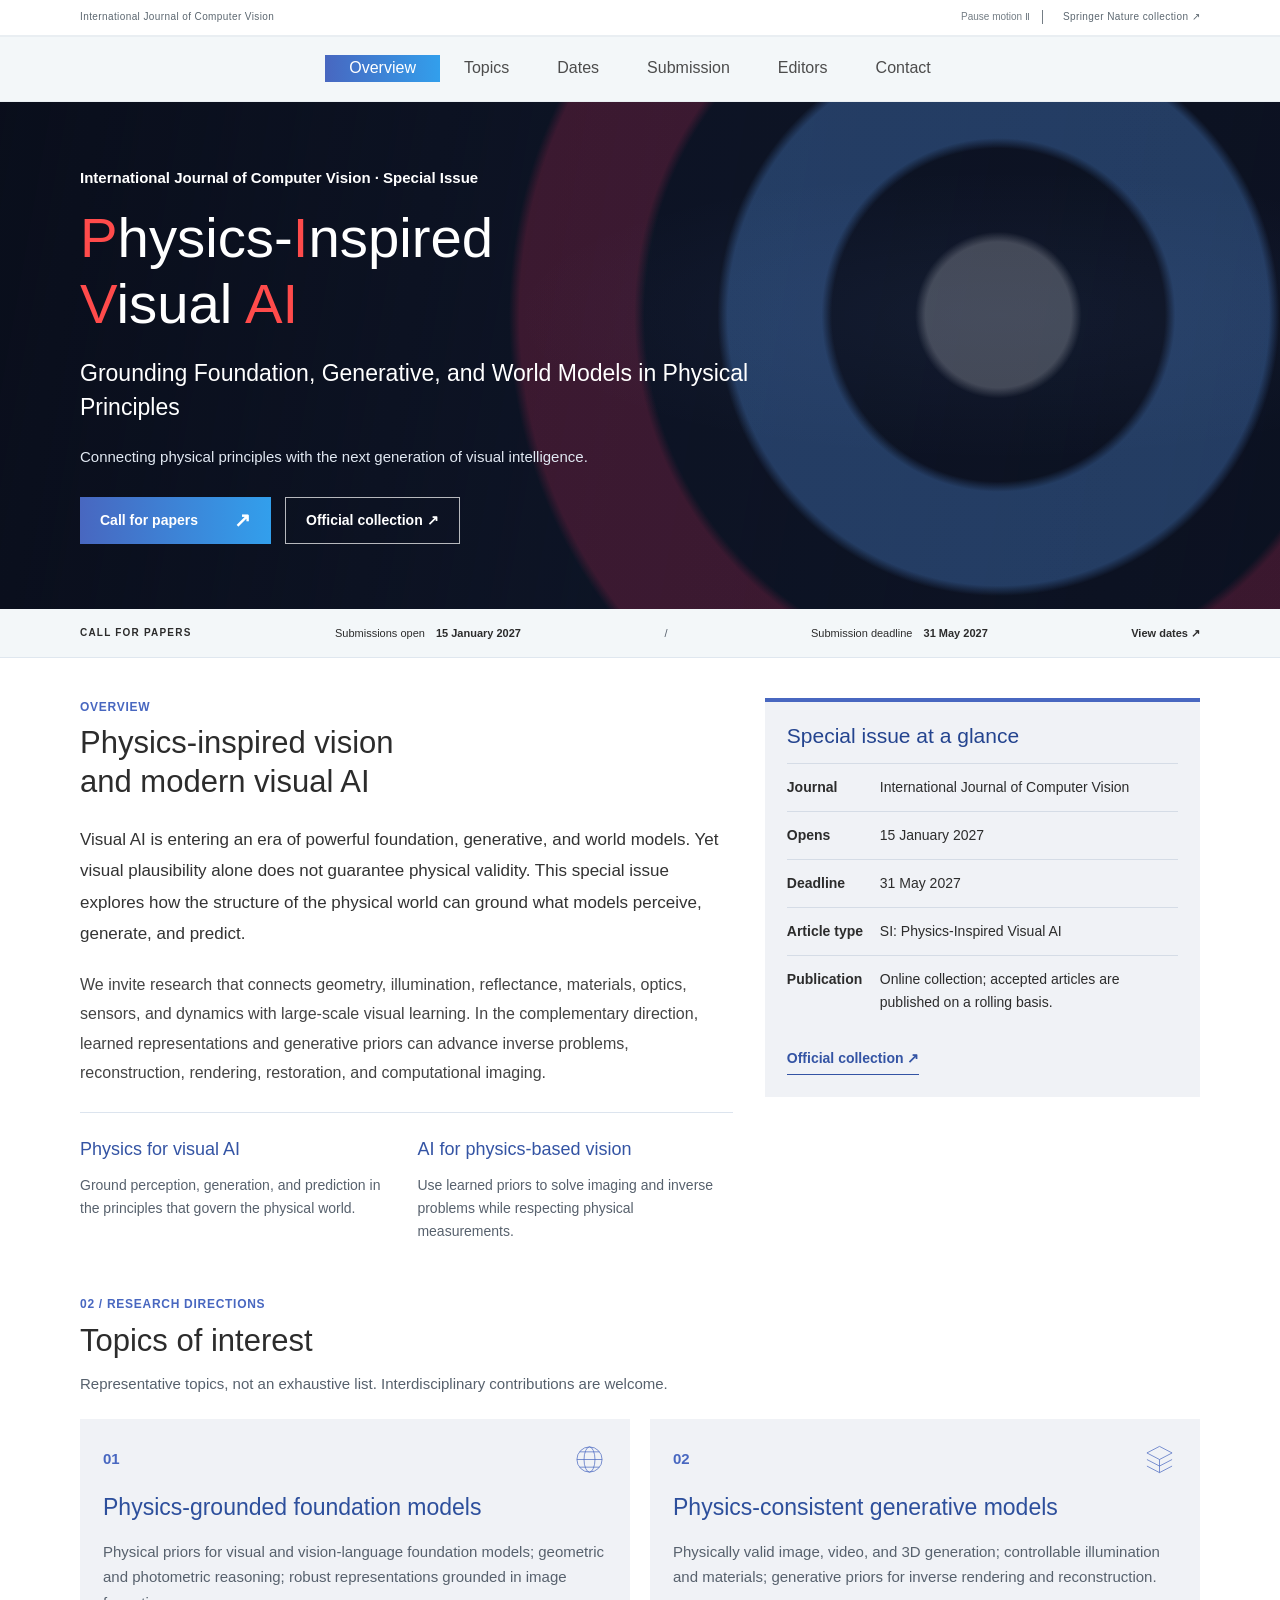
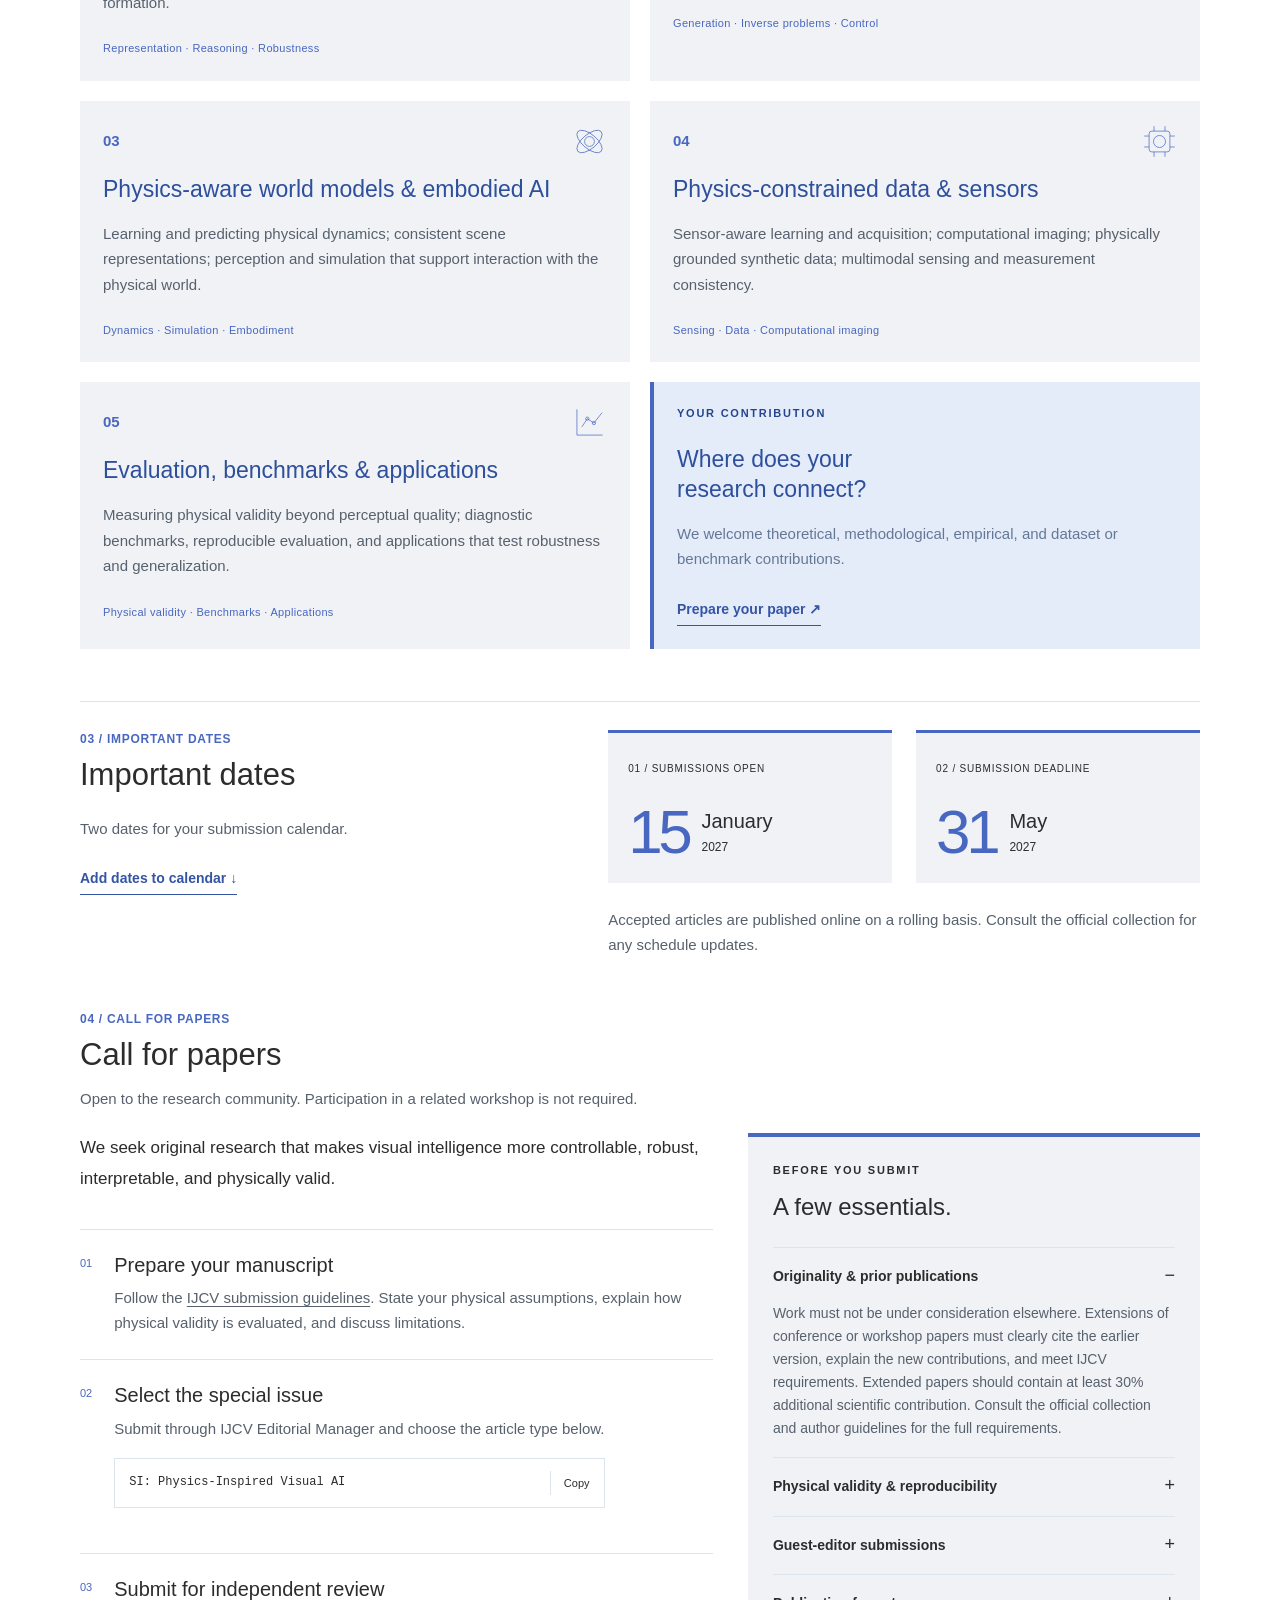
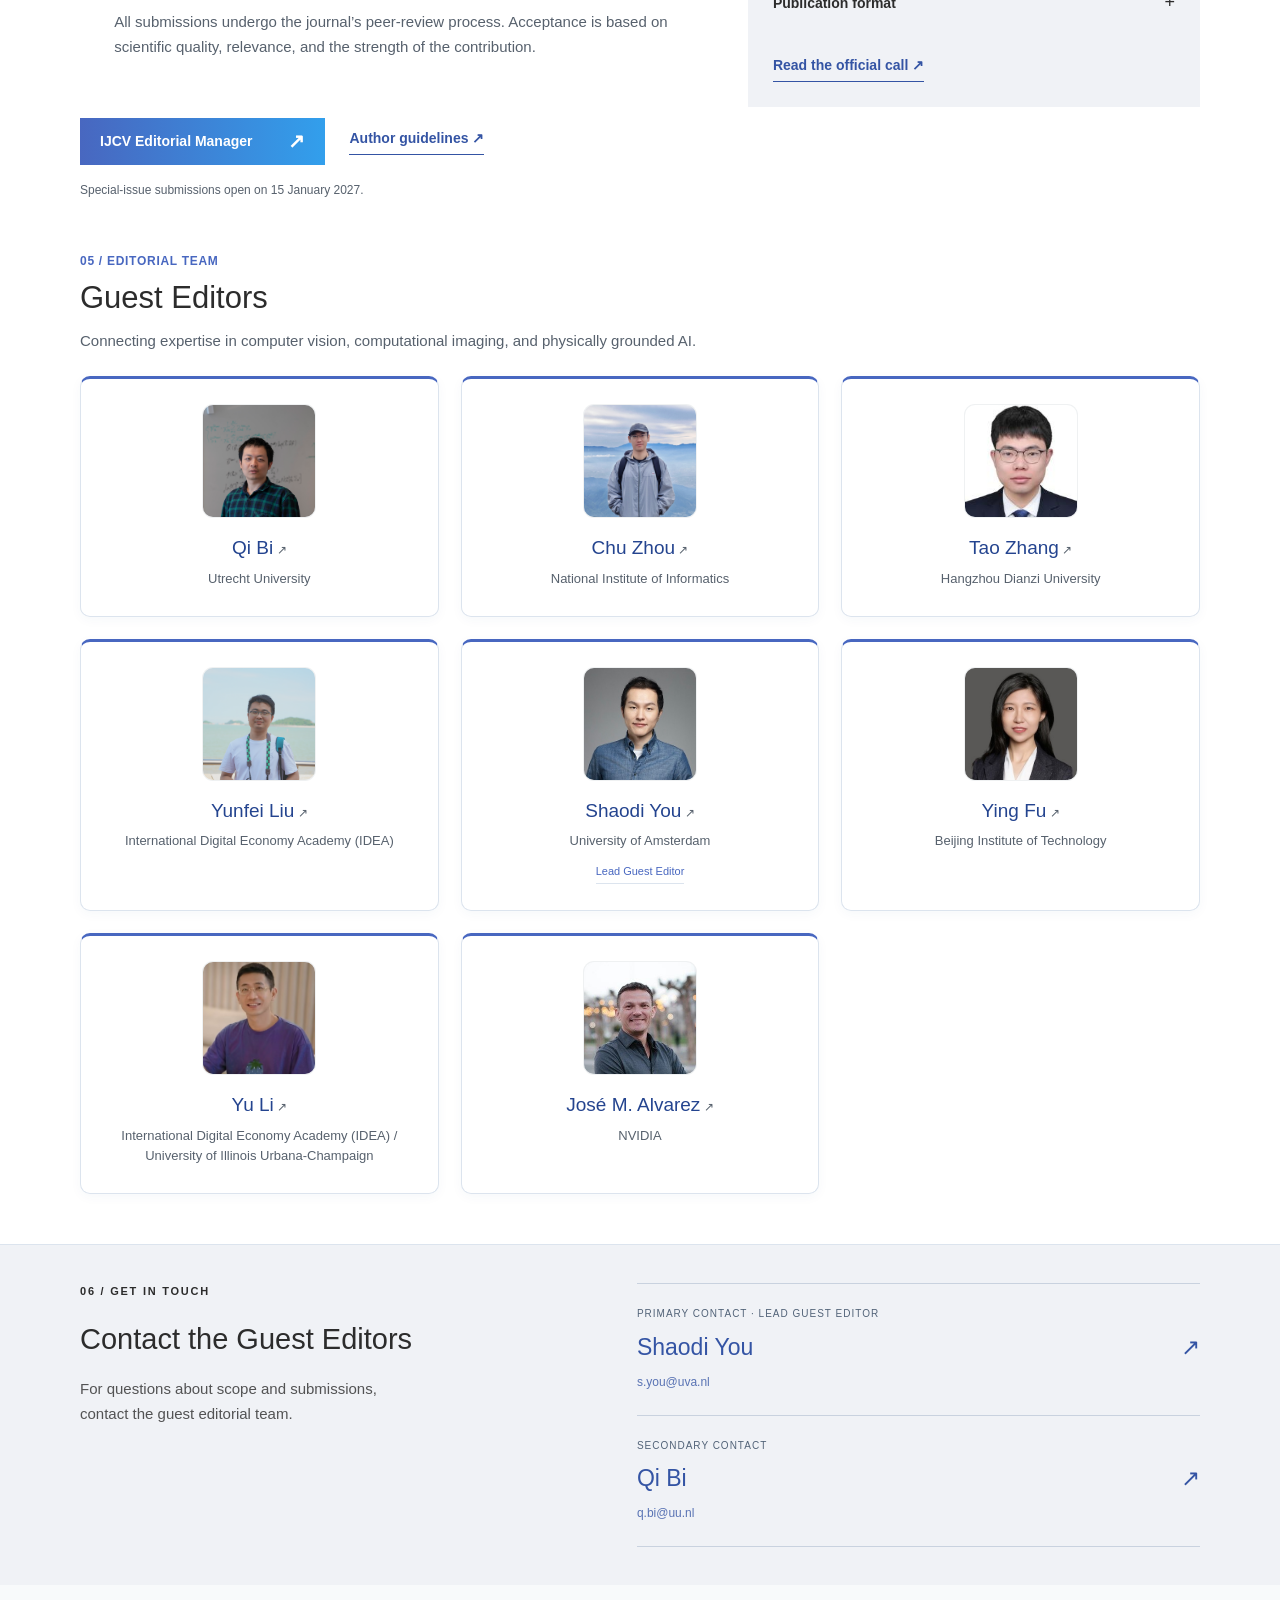
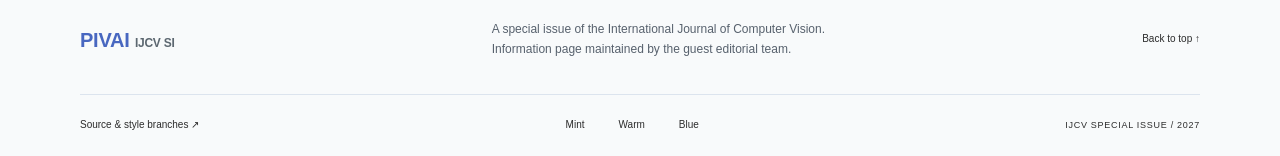
==== commit c8f54278: "Point project homepage to IJCV-PIVAI GitHub Pages repository" ====
--- a/index.html
+++ b/index.html
@@ -1,17 +1,18 @@
 <!doctype html>
-<html lang="en"><head><meta charset="utf-8"><meta name="viewport" content="width=device-width,initial-scale=1"><meta name="theme-color" content="#f1f8f3"><title>Physics-Inspired Visual AI | IJCV Special Issue</title><meta name="description" content="Grounding Foundation, Generative, and World Models in Physical Principles. An IJCV special issue. Submissions: 15 January–31 May 2027."><meta property="og:title" content="Physics-Inspired Visual AI | IJCV Special Issue"><meta property="og:description" content="Grounding Foundation, Generative, and World Models in Physical Principles. Submission deadline: 31 May 2027."><meta property="og:type" content="website"><link rel="icon" href="assets/si/favicon.svg" type="image/svg+xml"><link rel="stylesheet" href="assets/si/base.css"><link rel="stylesheet" href="assets/style.css"><link rel="stylesheet" href="assets/si/motion.css"><script defer src="assets/si/main.js"></script><script defer src="assets/si/motion.js"></script></head>
-<body class="theme-mint" id="top"><a class="skip-link" href="#main">Skip to content</a><div class="journal-bar"><div class="wrap"><span>International Journal of Computer Vision</span><div class="journal-tools"><button class="motion-toggle" type="button" hidden aria-pressed="false">Pause motion <span aria-hidden="true">Ⅱ</span></button><a href="https://link.springer.com/collections/fbibcijcjg">Springer Nature collection <span aria-hidden="true">↗</span></a></div></div></div><header class="site-header"><span class="reading-progress" aria-hidden="true"></span><div class="wrap nav-row"><a class="brand" href="#top" aria-label="Physics-Inspired Visual AI home"><span class="brand-symbol" aria-hidden="true">✳</span><span>Physics-Inspired<br><strong>Visual AI</strong></span></a><button class="menu-toggle" type="button" aria-expanded="false" aria-controls="main-nav" hidden>Menu <span aria-hidden="true">+</span></button><nav id="main-nav" aria-label="Main navigation"><a href="#overview">Overview</a><a href="#topics">Topics</a><a href="#dates">Dates</a><a href="#submission">Submission</a><a href="#editors">Editors</a><a href="#contact">Contact</a></nav></div></header><main id="main"><section class="hero" aria-labelledby="hero-title"><div class="wrap hero-grid">
-      <div class="hero-copy"><div class="hero-kicker"><p class="eyebrow"><span class="status-dot"></span> IJCV · Special Issue</p><span class="camera-buddy" aria-hidden="true"><span class="camera-lens"></span><span class="camera-flash"></span></span></div>
-      <h1 id="hero-title" aria-label="Physics-Inspired Visual AI">Physics-Inspired<br><em>Visual <span class="ai-word"><span>A</span><span>I</span></span></em><span class="title-period">.</span></h1>
-      <p class="hero-subtitle">Grounding Foundation, Generative, and World Models in Physical Principles</p><div class="hero-actions"><a class="button" href="#submission">Call for papers <span aria-hidden="true">↗</span></a><a class="text-link" href="https://link.springer.com/collections/fbibcijcjg">Official collection <span aria-hidden="true">↗</span></a></div>
-      <p class="hero-journal">A special issue of the<br><strong>International Journal of Computer Vision</strong></p></div><figure class="hero-art"><div class="art-corner">FIG. 01 / LIGHT & STRUCTURE</div><div class="art-surface" data-depth><img src="assets/images/optical-sculpture-v1.webp" width="1400" height="1050" alt="An abstract glass loop with cyan and amber reflections, an optics-inspired artwork."><span class="optical-glint" aria-hidden="true"></span></div><figcaption><span>Physical structure.<br>New visual intelligence.</span><span class="art-mark" aria-hidden="true">↗</span></figcaption></figure>
-    </div></section>
+<html lang="en"><head><meta charset="utf-8"><meta name="viewport" content="width=device-width,initial-scale=1"><meta name="theme-color" content="#102a55"><title>Physics-Inspired Visual AI | IJCV Special Issue</title><meta name="description" content="Grounding Foundation, Generative, and World Models in Physical Principles. An IJCV special issue. Submissions: 15 January–31 May 2027."><meta property="og:title" content="Physics-Inspired Visual AI | IJCV Special Issue"><meta property="og:description" content="Grounding Foundation, Generative, and World Models in Physical Principles. Submission deadline: 31 May 2027."><meta property="og:type" content="website"><link rel="icon" href="assets/si/favicon.svg" type="image/svg+xml"><link rel="stylesheet" href="assets/si/base.css"><link rel="stylesheet" href="assets/style.css"><link rel="stylesheet" href="assets/si/motion.css"><script defer src="assets/si/main.js"></script><script defer src="assets/si/motion.js"></script></head>
+<body class="theme-blue" id="top"><a class="skip-link" href="#main">Skip to content</a><div class="journal-bar"><div class="wrap"><span>International Journal of Computer Vision</span><div class="journal-tools"><button class="motion-toggle" type="button" hidden aria-pressed="false">Pause motion <span aria-hidden="true">Ⅱ</span></button><a href="https://link.springer.com/collections/fbibcijcjg">Springer Nature collection <span aria-hidden="true">↗</span></a></div></div></div><header class="site-header"><span class="reading-progress" aria-hidden="true"></span><div class="wrap nav-row"><a class="brand" href="#top" aria-label="Physics-Inspired Visual AI home"><span class="legacy-brand">PIVAI <small>IJCV SI</small></span></a><button class="menu-toggle" type="button" aria-expanded="false" aria-controls="main-nav" hidden>Menu <span aria-hidden="true">+</span></button><nav id="main-nav" aria-label="Main navigation"><a href="#overview">Overview</a><a href="#topics">Topics</a><a href="#dates">Dates</a><a href="#submission">Submission</a><a href="#editors">Editors</a><a href="#contact">Contact</a></nav></div></header><main id="main"><section class="hero" aria-labelledby="hero-title"><div class="wrap hero-inner">
+        <p class="blue-kicker">International Journal of Computer Vision · Special Issue</p>
+        <h1 id="hero-title" aria-label="Physics-Inspired Visual AI"><span>P</span>hysics-<span>I</span>nspired<br><span>V</span>isual <span>AI</span></h1>
+        <p class="hero-subtitle">Grounding Foundation, Generative, and World Models in Physical Principles</p><p class="hero-deck">Connecting physical principles with the next generation of visual intelligence.</p>
+        <div class="hero-actions"><a class="button" href="#submission">Call for papers <span aria-hidden="true">↗</span></a><a class="text-link" href="https://link.springer.com/collections/fbibcijcjg">Official collection <span aria-hidden="true">↗</span></a></div></div></section>
     <div class="issue-strip"><div class="wrap"><span class="strip-label">Call for papers</span><p>Submissions open <strong>15 January 2027</strong></p><span class="strip-divider" aria-hidden="true">/</span><p>Submission deadline <strong>31 May 2027</strong></p><a href="#dates" aria-label="View important dates">View dates ↗</a></div></div>
-
-    <section class="section overview-section" id="overview"><div class="wrap overview-grid"><div><div class="section-heading"><div><p class="eyebrow">01 / The special issue</p><h2>Beyond plausibility.<br><em>Toward physical validity.</em></h2></div></div><div class="overview-index" aria-hidden="true">AI <span>↔</span> PHYSICS</div></div><div class="overview-copy"><p class="lead">Visual AI is entering an era of powerful foundation, generative, and world models. Yet visual plausibility alone does not guarantee physical validity. This special issue explores how the structure of the physical world can ground what models perceive, generate, and predict.</p><p>We invite research that connects geometry, illumination, reflectance, materials, optics, sensors, and dynamics with large-scale visual learning. In the complementary direction, learned representations and generative priors can advance inverse problems, reconstruction, rendering, restoration, and computational imaging.</p><div class="research-pair"><article><span>I.</span><h3>Physics for visual AI</h3><p>Ground perception, generation, and prediction in the principles that govern the physical world.</p></article><article><span>II.</span><h3>AI for physics-based vision</h3><p>Use learned priors to solve imaging and inverse problems while respecting physical measurements.</p></article></div></div></div></section>
-
-    <section class="section topics-section" id="topics"><div class="wrap"><div class="section-heading"><div><p class="eyebrow">02 / Research directions</p><h2>A shared foundation.<br><em>Five directions.</em></h2></div><p class=section-note>Representative topics, not an exhaustive list. Interdisciplinary contributions are welcome.</p></div><div class="topic-grid"><article class="topic"><div class="topic-top"><span class="topic-number">01</span><svg viewBox="0 0 64 64" fill="none" stroke="currentColor" stroke-width="1.3" aria-hidden="true"><circle cx="32" cy="32" r="23"/><ellipse cx="32" cy="32" rx="10" ry="23"/><path d="M9 32h46M14 18h36M14 46h36"/></svg></div><div class="topic-copy"><h3>Physics-grounded foundation models</h3><p>Physical priors for visual and vision-language foundation models; geometric and photometric reasoning; robust representations grounded in image formation.</p><span class="topic-tags">Representation · Reasoning · Robustness</span></div></article><article class="topic"><div class="topic-top"><span class="topic-number">02</span><svg viewBox="0 0 64 64" fill="none" stroke="currentColor" stroke-width="1.3" aria-hidden="true"><path d="m9 20 23-12 23 12-23 12Zm0 12 23 12 23-12M9 44l23 12 23-12M32 32v24"/></svg></div><div class="topic-copy"><h3>Physics-consistent generative models</h3><p>Physically valid image, video, and 3D generation; controllable illumination and materials; generative priors for inverse rendering and reconstruction.</p><span class="topic-tags">Generation · Inverse problems · Control</span></div></article><article class="topic"><div class="topic-top"><span class="topic-number">03</span><svg viewBox="0 0 64 64" fill="none" stroke="currentColor" stroke-width="1.3" aria-hidden="true"><circle cx="32" cy="32" r="9"/><ellipse cx="32" cy="32" rx="28" ry="13" transform="rotate(-40 32 32)"/><ellipse cx="32" cy="32" rx="28" ry="13" transform="rotate(40 32 32)"/></svg></div><div class="topic-copy"><h3>Physics-aware world models &amp; embodied AI</h3><p>Learning and predicting physical dynamics; consistent scene representations; perception and simulation that support interaction with the physical world.</p><span class="topic-tags">Dynamics · Simulation · Embodiment</span></div></article><article class="topic"><div class="topic-top"><span class="topic-number">04</span><svg viewBox="0 0 64 64" fill="none" stroke="currentColor" stroke-width="1.3" aria-hidden="true"><rect x="13" y="13" width="38" height="38" rx="5"/><circle cx="32" cy="32" r="11"/><path d="M22 4v9M42 4v9M22 51v9M42 51v9M4 22h9M4 42h9M51 22h9M51 42h9"/></svg></div><div class="topic-copy"><h3>Physics-constrained data &amp; sensors</h3><p>Sensor-aware learning and acquisition; computational imaging; physically grounded synthetic data; multimodal sensing and measurement consistency.</p><span class="topic-tags">Sensing · Data · Computational imaging</span></div></article><article class="topic"><div class="topic-top"><span class="topic-number">05</span><svg viewBox="0 0 64 64" fill="none" stroke="currentColor" stroke-width="1.3" aria-hidden="true"><path d="M9 8v47h47M18 40l10-15 12 8 15-19"/><circle cx="28" cy="25" r="3"/><circle cx="40" cy="33" r="3"/></svg></div><div class="topic-copy"><h3>Evaluation, benchmarks &amp; applications</h3><p>Measuring physical validity beyond perceptual quality; diagnostic benchmarks, reproducible evaluation, and applications that test robustness and generalization.</p><span class="topic-tags">Physical validity · Benchmarks · Applications</span></div></article><aside class="topic invitation"><span class="eyebrow">Your contribution</span><h3>Where does your<br>research connect?</h3><p>We welcome theoretical, methodological, empirical, and dataset or benchmark contributions.</p><a class="text-link" href="#submission">Prepare your paper <span aria-hidden="true">↗</span></a></aside></div></div></section>
-    <section class="section dates-section" id="dates"><div class="wrap dates-grid"><div><div class="section-heading"><div><p class="eyebrow">03 / Important dates</p><h2>Make room for<br><em>your next idea.</em></h2></div></div><p>Two dates for your submission calendar.</p><a class="text-link" href="assets/si/submission-dates.ics" download>Add dates to calendar <span aria-hidden="true">↓</span></a></div><div class="date-list"><article class="date-item"><span class="date-label">01 / Submissions open</span><time datetime="2027-01-15"><span class="date-day">15</span><span>January<small>2027</small></span></time></article><article class="date-item deadline"><span class="date-label">02 / Submission deadline</span><time datetime="2027-05-31"><span class="date-day">31</span><span>May<small>2027</small></span></time></article><p class="date-footnote">Accepted articles are published online on a rolling basis. Consult the official collection for any schedule updates.</p></div></div></section>
-    <section class="section submission-section" id="submission"><div class="wrap"><div class="section-heading"><div><p class="eyebrow">04 / Call for papers</p><h2>Bring physics<br><em>into the picture.</em></h2></div><p class=section-note>Open to the research community. Participation in a related workshop is not required.</p></div><div class="submission-grid"><div class="submission-main"><p class="lead">We seek original research that makes visual intelligence more controllable, robust, interpretable, and physically valid.</p><ol class="submission-steps"><li><span>01</span><div><h3>Prepare your manuscript</h3><p>Follow the <a href="https://link.springer.com/journal/11263/submission-guidelines">IJCV submission guidelines</a>. State your physical assumptions, explain how physical validity is evaluated, and discuss limitations.</p></div></li><li><span>02</span><div><h3>Select the special issue</h3><p>Submit through IJCV Editorial Manager and choose the article type below.</p><div class="article-type"><code>SI: Physics-Inspired Visual AI</code><button class="copy-button" type="button" data-copy="SI: Physics-Inspired Visual AI" hidden aria-label="Copy special issue article type">Copy</button></div><span class="copy-status" role="status"></span></div></li><li><span>03</span><div><h3>Submit for independent review</h3><p>All submissions undergo the journal’s peer-review process. Acceptance is based on scientific quality, relevance, and the strength of the contribution.</p></div></li></ol><div class="submission-actions"><a class="button" href="https://www.editorialmanager.com/visi/">IJCV Editorial Manager <span aria-hidden="true">↗</span></a><a class="text-link" href="https://link.springer.com/journal/11263/submission-guidelines">Author guidelines ↗</a></div><p class="small">Special-issue submissions open on 15 January 2027.</p></div><aside class="submission-aside"><p class="eyebrow">Before you submit</p><h3>A few essentials.</h3><details open><summary>Originality & prior publications</summary><p>Work must not be under consideration elsewhere. Extensions of conference or workshop papers must clearly cite the earlier version, explain the new contributions, and meet IJCV requirements. Extended papers should contain at least 30% additional scientific contribution. Consult the official collection and author guidelines for the full requirements.</p></details><details><summary>Physical validity & reproducibility</summary><p>Describe the physical assumptions and constraints, provide evidence of physical validity, and report failure cases and limitations. Include the data availability statement required by IJCV.</p></details><details><summary>Guest-editor submissions</summary><p>Guest Editors may not submit manuscripts to this special issue.</p></details><details><summary>Publication format</summary><p>This is an online collection. Accepted articles are published on a rolling basis after production, rather than waiting for the entire collection to be complete.</p></details><a class="text-link" href="https://link.springer.com/collections/fbibcijcjg">Read the official call ↗</a></aside></div></div></section>
-    <section class="section editors-section" id="editors"><div class="wrap"><div class="section-heading"><div><p class="eyebrow">05 / Editorial team</p><h2>Guest <em>Editors.</em></h2></div><p class=section-note>Connecting expertise in computer vision, computational imaging, and physically grounded AI.</p></div><div class="editor-grid"><article class="editor"><a class="portrait" href="https://www.uu.nl/medewerkers/QBi" aria-label="Qi Bi — profile"><img src="assets/si/people/qi-bi.jpg" width="320" height="320" alt="Portrait of Qi Bi" loading="lazy"></a><div class="editor-info"><h3><a href="https://www.uu.nl/medewerkers/QBi">Qi Bi<span aria-hidden="true"> ↗</span></a></h3><p>Utrecht University</p></div></article><article class="editor"><a class="portrait" href="https://fourson.github.io/" aria-label="Chu Zhou — profile"><img src="assets/si/people/chu-zhou.jpg" width="320" height="320" alt="Portrait of Chu Zhou" loading="lazy"></a><div class="editor-info"><h3><a href="https://fourson.github.io/">Chu Zhou<span aria-hidden="true"> ↗</span></a></h3><p>National Institute of Informatics</p></div></article><article class="editor"><a class="portrait" href="https://faculty.hdu.edu.cn/txgxxy/zt2/main.htm" aria-label="Tao Zhang — profile"><img src="assets/si/people/tao-zhang.jpg" width="320" height="320" alt="Portrait of Tao Zhang" loading="lazy"></a><div class="editor-info"><h3><a href="https://faculty.hdu.edu.cn/txgxxy/zt2/main.htm">Tao Zhang<span aria-hidden="true"> ↗</span></a></h3><p>Hangzhou Dianzi University</p></div></article><article class="editor"><a class="portrait" href="https://liuyunfei.net/" aria-label="Yunfei Liu — profile"><img src="assets/si/people/yunfei-liu.png" width="320" height="320" alt="Portrait of Yunfei Liu" loading="lazy"></a><div class="editor-info"><h3><a href="https://liuyunfei.net/">Yunfei Liu<span aria-hidden="true"> ↗</span></a></h3><p>International Digital Economy Academy (IDEA)</p></div></article><article class="editor"><a class="portrait" href="https://youshaodi.github.io/" aria-label="Shaodi You — profile"><img src="assets/si/people/shaodi-you.jpg" width="320" height="320" alt="Portrait of Shaodi You" loading="lazy"></a><div class="editor-info"><h3><a href="https://youshaodi.github.io/">Shaodi You<span aria-hidden="true"> ↗</span></a></h3><p>University of Amsterdam</p><span class=editor-role>Lead Guest Editor</span></div></article><article class="editor"><a class="portrait" href="https://ying-fu.github.io/" aria-label="Ying Fu — profile"><img src="assets/si/people/ying-fu.jpg" width="320" height="320" alt="Portrait of Ying Fu" loading="lazy"></a><div class="editor-info"><h3><a href="https://ying-fu.github.io/">Ying Fu<span aria-hidden="true"> ↗</span></a></h3><p>Beijing Institute of Technology</p></div></article><article class="editor"><a class="portrait" href="https://yu-li.github.io/" aria-label="Yu Li — profile"><img src="assets/si/people/yu-li.jpg" width="320" height="320" alt="Portrait of Yu Li" loading="lazy"></a><div class="editor-info"><h3><a href="https://yu-li.github.io/">Yu Li<span aria-hidden="true"> ↗</span></a></h3><p>International Digital Economy Academy (IDEA) / University of Illinois Urbana-Champaign</p></div></article><article class="editor"><a class="portrait" href="https://research.nvidia.com/labs/lpr/author/jose-m.-alvarez/" aria-label="José M. Alvarez — profile"><img src="assets/si/people/jose-alvarez.jpg" width="320" height="320" alt="Portrait of José M. Alvarez" loading="lazy"></a><div class="editor-info"><h3><a href="https://research.nvidia.com/labs/lpr/author/jose-m.-alvarez/">José M. Alvarez<span aria-hidden="true"> ↗</span></a></h3><p>NVIDIA</p></div></article></div></div></section>
-    <section class="contact-section" id="contact"><div class="wrap contact-grid"><div><p class="eyebrow">06 / Get in touch</p><h2>A question<br><em>worth exploring?</em></h2><p>For questions about scope and submissions,<br>contact the guest editorial team.</p></div><div class="contact-list"><a href="mailto:s.you@uva.nl"><span class="contact-role">Primary contact · Lead Guest Editor</span><span class="contact-name">Shaodi You <span aria-hidden="true">↗</span></span><span>s.you@uva.nl</span></a><a href="mailto:q.bi@uu.nl"><span class="contact-role">Secondary contact</span><span class="contact-name">Qi Bi <span aria-hidden="true">↗</span></span><span>q.bi@uu.nl</span></a></div></div></section></main><footer><div class="wrap footer-main"><a class="brand" href="#top"><span class="brand-symbol" aria-hidden="true">✳</span><span>Physics-Inspired<br><strong>Visual AI</strong></span></a><p>A special issue of the International Journal of Computer Vision.<br>Information page maintained by the guest editorial team.</p><a href="#top">Back to top ↑</a></div><div class="wrap design-switch"><a href="https://github.com/IJCV-PIVAI/ijcv-pivai">Source & style branches ↗</a><nav aria-label="Style source branches"><a href="https://github.com/IJCV-PIVAI/ijcv-pivai/tree/main">Mint</a><a href="https://github.com/IJCV-PIVAI/ijcv-pivai/tree/codex/style-warm">Warm</a><a href="https://github.com/IJCV-PIVAI/ijcv-pivai/tree/codex/style-blue">Blue</a></nav><span>IJCV SPECIAL ISSUE / 2027</span></div></footer></body></html>
+    <section class="section overview-section" id="overview"><div class="wrap overview-layout"><div class="overview-body">
+    <div class="section-heading"><div><p class="eyebrow">Overview</p><h2>Physics-inspired vision<br>and modern visual AI</h2></div></div>
+    <p class="lead">Visual AI is entering an era of powerful foundation, generative, and world models. Yet visual plausibility alone does not guarantee physical validity. This special issue explores how the structure of the physical world can ground what models perceive, generate, and predict.</p><p>We invite research that connects geometry, illumination, reflectance, materials, optics, sensors, and dynamics with large-scale visual learning. In the complementary direction, learned representations and generative priors can advance inverse problems, reconstruction, rendering, restoration, and computational imaging.</p>
+    <div class="research-pair"><article><h3>Physics for visual AI</h3><p>Ground perception, generation, and prediction in the principles that govern the physical world.</p></article><article><h3>AI for physics-based vision</h3><p>Use learned priors to solve imaging and inverse problems while respecting physical measurements.</p></article></div>
+    </div><aside class="issue-details"><h3>Special issue at a glance</h3><dl><div><dt>Journal</dt><dd>International Journal of Computer Vision</dd></div><div><dt>Opens</dt><dd>15 January 2027</dd></div><div><dt>Deadline</dt><dd>31 May 2027</dd></div><div><dt>Article type</dt><dd>SI: Physics-Inspired Visual AI</dd></div><div><dt>Publication</dt><dd>Online collection; accepted articles are published on a rolling basis.</dd></div></dl><a class="text-link" href="https://link.springer.com/collections/fbibcijcjg">Official collection ↗</a></aside></div></section>
+    <section class="section topics-section" id="topics"><div class="wrap"><div class="section-heading"><div><p class="eyebrow">02 / Research directions</p><h2>Topics of interest</h2></div><p class=section-note>Representative topics, not an exhaustive list. Interdisciplinary contributions are welcome.</p></div><div class="topic-grid"><article class="topic"><div class="topic-top"><span class="topic-number">01</span><svg viewBox="0 0 64 64" fill="none" stroke="currentColor" stroke-width="1.3" aria-hidden="true"><circle cx="32" cy="32" r="23"/><ellipse cx="32" cy="32" rx="10" ry="23"/><path d="M9 32h46M14 18h36M14 46h36"/></svg></div><div class="topic-copy"><h3>Physics-grounded foundation models</h3><p>Physical priors for visual and vision-language foundation models; geometric and photometric reasoning; robust representations grounded in image formation.</p><span class="topic-tags">Representation · Reasoning · Robustness</span></div></article><article class="topic"><div class="topic-top"><span class="topic-number">02</span><svg viewBox="0 0 64 64" fill="none" stroke="currentColor" stroke-width="1.3" aria-hidden="true"><path d="m9 20 23-12 23 12-23 12Zm0 12 23 12 23-12M9 44l23 12 23-12M32 32v24"/></svg></div><div class="topic-copy"><h3>Physics-consistent generative models</h3><p>Physically valid image, video, and 3D generation; controllable illumination and materials; generative priors for inverse rendering and reconstruction.</p><span class="topic-tags">Generation · Inverse problems · Control</span></div></article><article class="topic"><div class="topic-top"><span class="topic-number">03</span><svg viewBox="0 0 64 64" fill="none" stroke="currentColor" stroke-width="1.3" aria-hidden="true"><circle cx="32" cy="32" r="9"/><ellipse cx="32" cy="32" rx="28" ry="13" transform="rotate(-40 32 32)"/><ellipse cx="32" cy="32" rx="28" ry="13" transform="rotate(40 32 32)"/></svg></div><div class="topic-copy"><h3>Physics-aware world models &amp; embodied AI</h3><p>Learning and predicting physical dynamics; consistent scene representations; perception and simulation that support interaction with the physical world.</p><span class="topic-tags">Dynamics · Simulation · Embodiment</span></div></article><article class="topic"><div class="topic-top"><span class="topic-number">04</span><svg viewBox="0 0 64 64" fill="none" stroke="currentColor" stroke-width="1.3" aria-hidden="true"><rect x="13" y="13" width="38" height="38" rx="5"/><circle cx="32" cy="32" r="11"/><path d="M22 4v9M42 4v9M22 51v9M42 51v9M4 22h9M4 42h9M51 22h9M51 42h9"/></svg></div><div class="topic-copy"><h3>Physics-constrained data &amp; sensors</h3><p>Sensor-aware learning and acquisition; computational imaging; physically grounded synthetic data; multimodal sensing and measurement consistency.</p><span class="topic-tags">Sensing · Data · Computational imaging</span></div></article><article class="topic"><div class="topic-top"><span class="topic-number">05</span><svg viewBox="0 0 64 64" fill="none" stroke="currentColor" stroke-width="1.3" aria-hidden="true"><path d="M9 8v47h47M18 40l10-15 12 8 15-19"/><circle cx="28" cy="25" r="3"/><circle cx="40" cy="33" r="3"/></svg></div><div class="topic-copy"><h3>Evaluation, benchmarks &amp; applications</h3><p>Measuring physical validity beyond perceptual quality; diagnostic benchmarks, reproducible evaluation, and applications that test robustness and generalization.</p><span class="topic-tags">Physical validity · Benchmarks · Applications</span></div></article><aside class="topic invitation"><span class="eyebrow">Your contribution</span><h3>Where does your<br>research connect?</h3><p>We welcome theoretical, methodological, empirical, and dataset or benchmark contributions.</p><a class="text-link" href="#submission">Prepare your paper <span aria-hidden="true">↗</span></a></aside></div></div></section>
+    <section class="section dates-section" id="dates"><div class="wrap dates-grid"><div><div class="section-heading"><div><p class="eyebrow">03 / Important dates</p><h2>Important dates</h2></div></div><p>Two dates for your submission calendar.</p><a class="text-link" href="assets/si/submission-dates.ics" download>Add dates to calendar <span aria-hidden="true">↓</span></a></div><div class="date-list"><article class="date-item"><span class="date-label">01 / Submissions open</span><time datetime="2027-01-15"><span class="date-day">15</span><span>January<small>2027</small></span></time></article><article class="date-item deadline"><span class="date-label">02 / Submission deadline</span><time datetime="2027-05-31"><span class="date-day">31</span><span>May<small>2027</small></span></time></article><p class="date-footnote">Accepted articles are published online on a rolling basis. Consult the official collection for any schedule updates.</p></div></div></section>
+    <section class="section submission-section" id="submission"><div class="wrap"><div class="section-heading"><div><p class="eyebrow">04 / Call for papers</p><h2>Call for papers</h2></div><p class=section-note>Open to the research community. Participation in a related workshop is not required.</p></div><div class="submission-grid"><div class="submission-main"><p class="lead">We seek original research that makes visual intelligence more controllable, robust, interpretable, and physically valid.</p><ol class="submission-steps"><li><span>01</span><div><h3>Prepare your manuscript</h3><p>Follow the <a href="https://link.springer.com/journal/11263/submission-guidelines">IJCV submission guidelines</a>. State your physical assumptions, explain how physical validity is evaluated, and discuss limitations.</p></div></li><li><span>02</span><div><h3>Select the special issue</h3><p>Submit through IJCV Editorial Manager and choose the article type below.</p><div class="article-type"><code>SI: Physics-Inspired Visual AI</code><button class="copy-button" type="button" data-copy="SI: Physics-Inspired Visual AI" hidden aria-label="Copy special issue article type">Copy</button></div><span class="copy-status" role="status"></span></div></li><li><span>03</span><div><h3>Submit for independent review</h3><p>All submissions undergo the journal’s peer-review process. Acceptance is based on scientific quality, relevance, and the strength of the contribution.</p></div></li></ol><div class="submission-actions"><a class="button" href="https://www.editorialmanager.com/visi/">IJCV Editorial Manager <span aria-hidden="true">↗</span></a><a class="text-link" href="https://link.springer.com/journal/11263/submission-guidelines">Author guidelines ↗</a></div><p class="small">Special-issue submissions open on 15 January 2027.</p></div><aside class="submission-aside"><p class="eyebrow">Before you submit</p><h3>A few essentials.</h3><details open><summary>Originality & prior publications</summary><p>Work must not be under consideration elsewhere. Extensions of conference or workshop papers must clearly cite the earlier version, explain the new contributions, and meet IJCV requirements. Extended papers should contain at least 30% additional scientific contribution. Consult the official collection and author guidelines for the full requirements.</p></details><details><summary>Physical validity & reproducibility</summary><p>Describe the physical assumptions and constraints, provide evidence of physical validity, and report failure cases and limitations. Include the data availability statement required by IJCV.</p></details><details><summary>Guest-editor submissions</summary><p>Guest Editors may not submit manuscripts to this special issue.</p></details><details><summary>Publication format</summary><p>This is an online collection. Accepted articles are published on a rolling basis after production, rather than waiting for the entire collection to be complete.</p></details><a class="text-link" href="https://link.springer.com/collections/fbibcijcjg">Read the official call ↗</a></aside></div></div></section>
+    <section class="section editors-section" id="editors"><div class="wrap"><div class="section-heading"><div><p class="eyebrow">05 / Editorial team</p><h2>Guest Editors</h2></div><p class=section-note>Connecting expertise in computer vision, computational imaging, and physically grounded AI.</p></div><div class="editor-grid"><article class="editor"><a class="portrait" href="https://www.uu.nl/medewerkers/QBi" aria-label="Qi Bi — profile"><img src="assets/si/people/qi-bi.jpg" width="320" height="320" alt="Portrait of Qi Bi" loading="lazy"></a><div class="editor-info"><h3><a href="https://www.uu.nl/medewerkers/QBi">Qi Bi<span aria-hidden="true"> ↗</span></a></h3><p>Utrecht University</p></div></article><article class="editor"><a class="portrait" href="https://fourson.github.io/" aria-label="Chu Zhou — profile"><img src="assets/si/people/chu-zhou.jpg" width="320" height="320" alt="Portrait of Chu Zhou" loading="lazy"></a><div class="editor-info"><h3><a href="https://fourson.github.io/">Chu Zhou<span aria-hidden="true"> ↗</span></a></h3><p>National Institute of Informatics</p></div></article><article class="editor"><a class="portrait" href="https://faculty.hdu.edu.cn/txgxxy/zt2/main.htm" aria-label="Tao Zhang — profile"><img src="assets/si/people/tao-zhang.jpg" width="320" height="320" alt="Portrait of Tao Zhang" loading="lazy"></a><div class="editor-info"><h3><a href="https://faculty.hdu.edu.cn/txgxxy/zt2/main.htm">Tao Zhang<span aria-hidden="true"> ↗</span></a></h3><p>Hangzhou Dianzi University</p></div></article><article class="editor"><a class="portrait" href="https://liuyunfei.net/" aria-label="Yunfei Liu — profile"><img src="assets/si/people/yunfei-liu.png" width="320" height="320" alt="Portrait of Yunfei Liu" loading="lazy"></a><div class="editor-info"><h3><a href="https://liuyunfei.net/">Yunfei Liu<span aria-hidden="true"> ↗</span></a></h3><p>International Digital Economy Academy (IDEA)</p></div></article><article class="editor"><a class="portrait" href="https://youshaodi.github.io/" aria-label="Shaodi You — profile"><img src="assets/si/people/shaodi-you.jpg" width="320" height="320" alt="Portrait of Shaodi You" loading="lazy"></a><div class="editor-info"><h3><a href="https://youshaodi.github.io/">Shaodi You<span aria-hidden="true"> ↗</span></a></h3><p>University of Amsterdam</p><span class=editor-role>Lead Guest Editor</span></div></article><article class="editor"><a class="portrait" href="https://ying-fu.github.io/" aria-label="Ying Fu — profile"><img src="assets/si/people/ying-fu.jpg" width="320" height="320" alt="Portrait of Ying Fu" loading="lazy"></a><div class="editor-info"><h3><a href="https://ying-fu.github.io/">Ying Fu<span aria-hidden="true"> ↗</span></a></h3><p>Beijing Institute of Technology</p></div></article><article class="editor"><a class="portrait" href="https://yu-li.github.io/" aria-label="Yu Li — profile"><img src="assets/si/people/yu-li.jpg" width="320" height="320" alt="Portrait of Yu Li" loading="lazy"></a><div class="editor-info"><h3><a href="https://yu-li.github.io/">Yu Li<span aria-hidden="true"> ↗</span></a></h3><p>International Digital Economy Academy (IDEA) / University of Illinois Urbana-Champaign</p></div></article><article class="editor"><a class="portrait" href="https://research.nvidia.com/labs/lpr/author/jose-m.-alvarez/" aria-label="José M. Alvarez — profile"><img src="assets/si/people/jose-alvarez.jpg" width="320" height="320" alt="Portrait of José M. Alvarez" loading="lazy"></a><div class="editor-info"><h3><a href="https://research.nvidia.com/labs/lpr/author/jose-m.-alvarez/">José M. Alvarez<span aria-hidden="true"> ↗</span></a></h3><p>NVIDIA</p></div></article></div></div></section>
+    <section class="contact-section" id="contact"><div class="wrap contact-grid"><div><p class="eyebrow">06 / Get in touch</p><h2>Contact the Guest Editors</h2><p>For questions about scope and submissions,<br>contact the guest editorial team.</p></div><div class="contact-list"><a href="mailto:s.you@uva.nl"><span class="contact-role">Primary contact · Lead Guest Editor</span><span class="contact-name">Shaodi You <span aria-hidden="true">↗</span></span><span>s.you@uva.nl</span></a><a href="mailto:q.bi@uu.nl"><span class="contact-role">Secondary contact</span><span class="contact-name">Qi Bi <span aria-hidden="true">↗</span></span><span>q.bi@uu.nl</span></a></div></div></section></main><footer><div class="wrap footer-main"><a class="brand" href="#top"><span class="legacy-brand">PIVAI <small>IJCV SI</small></span></a><p>A special issue of the International Journal of Computer Vision.<br>Information page maintained by the guest editorial team.</p><a href="#top">Back to top ↑</a></div><div class="wrap design-switch"><a href="https://github.com/IJCV-PIVAI/ijcv-pivai.github.io">Source & style branches ↗</a><nav aria-label="Style source branches"><a href="https://github.com/IJCV-PIVAI/ijcv-pivai.github.io/tree/main">Mint</a><a href="https://github.com/IJCV-PIVAI/ijcv-pivai.github.io/tree/codex/style-warm">Warm</a><a href="https://github.com/IJCV-PIVAI/ijcv-pivai.github.io/tree/codex/style-blue">Blue</a></nav><span>IJCV SPECIAL ISSUE / 2027</span></div></footer></body></html>
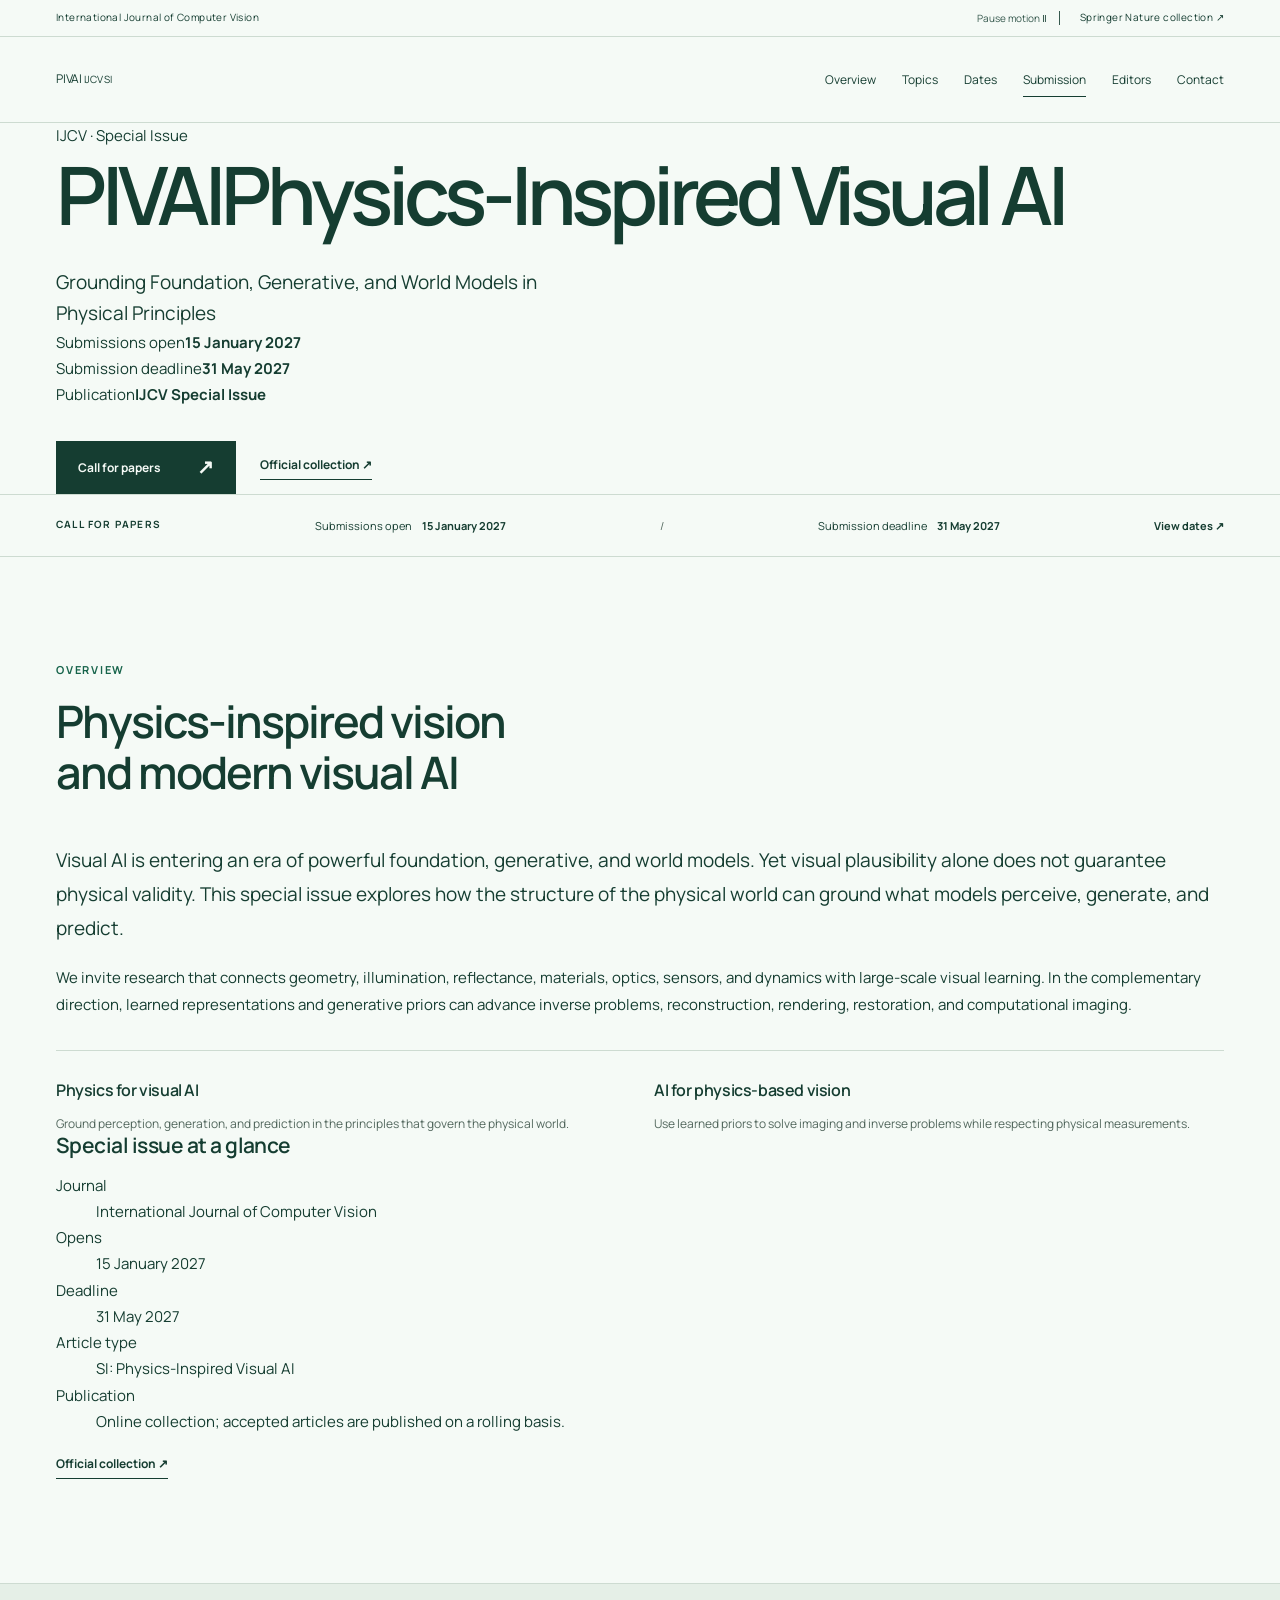
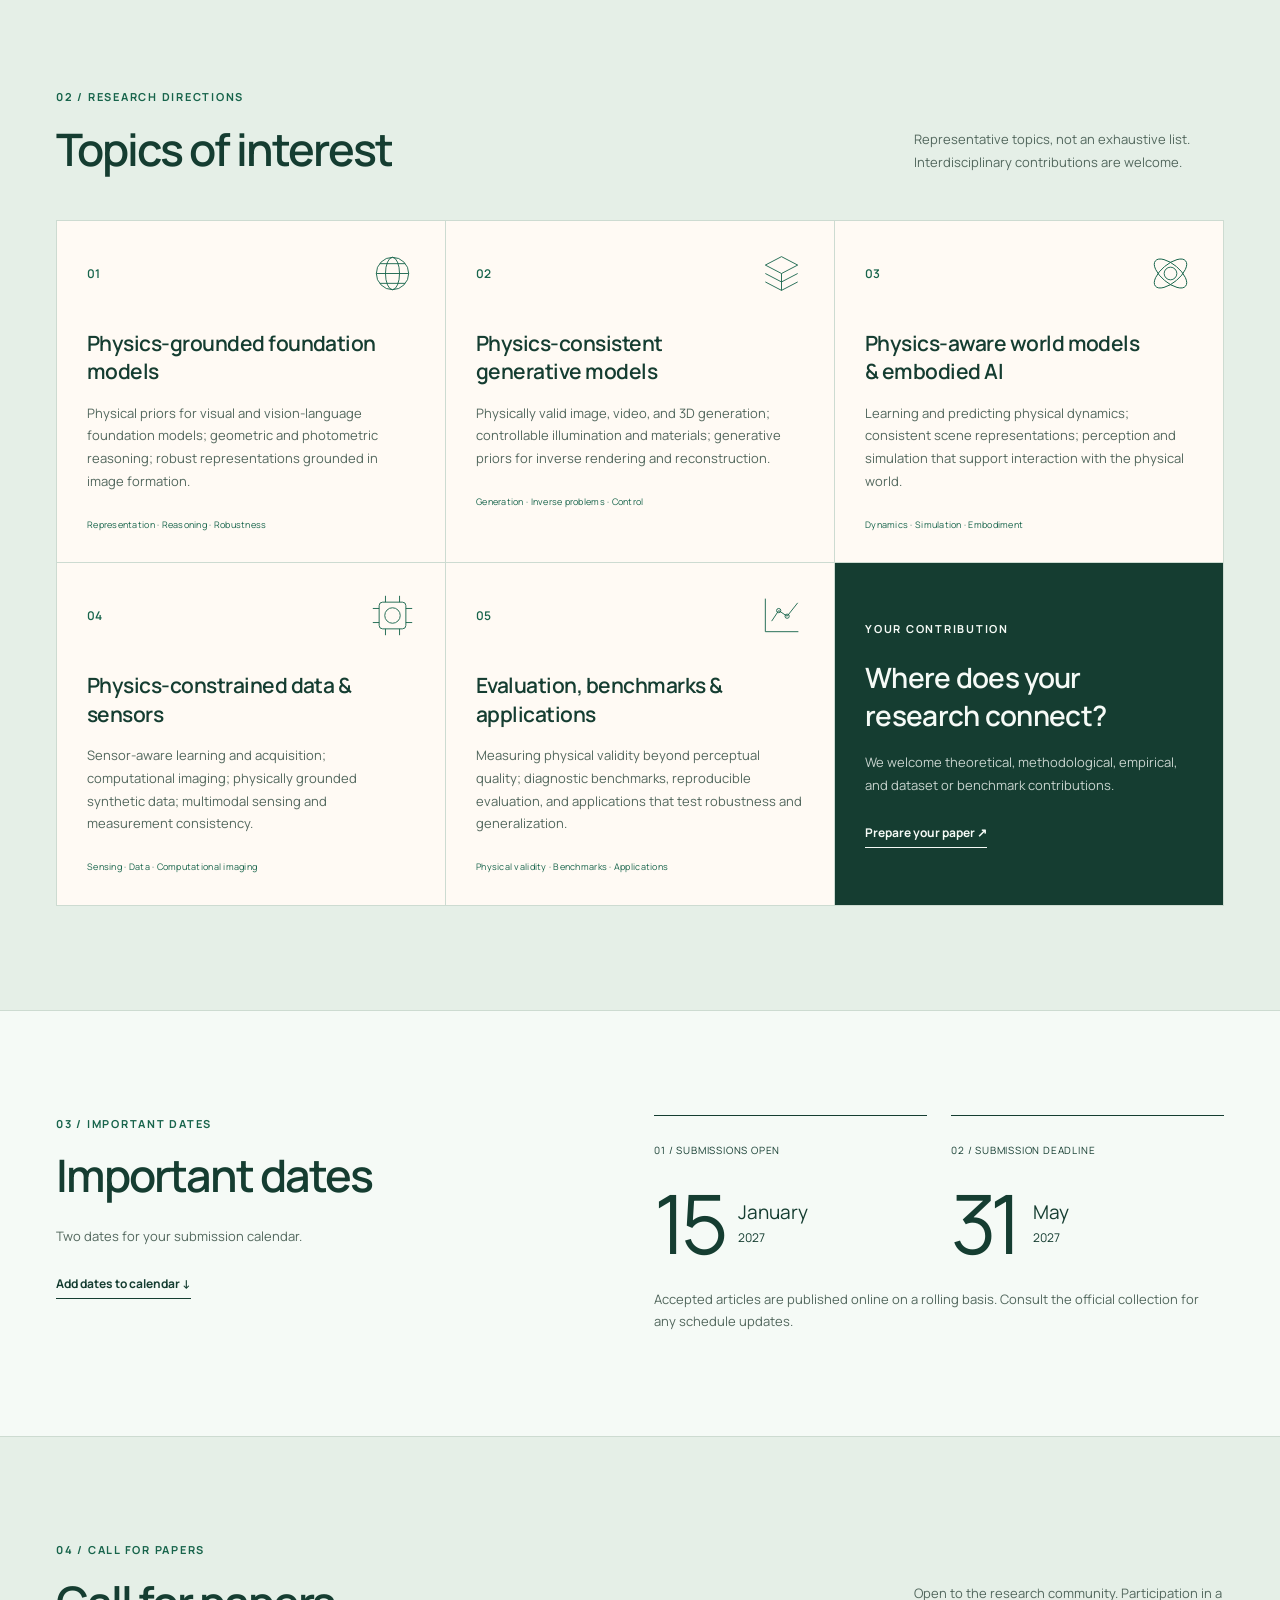
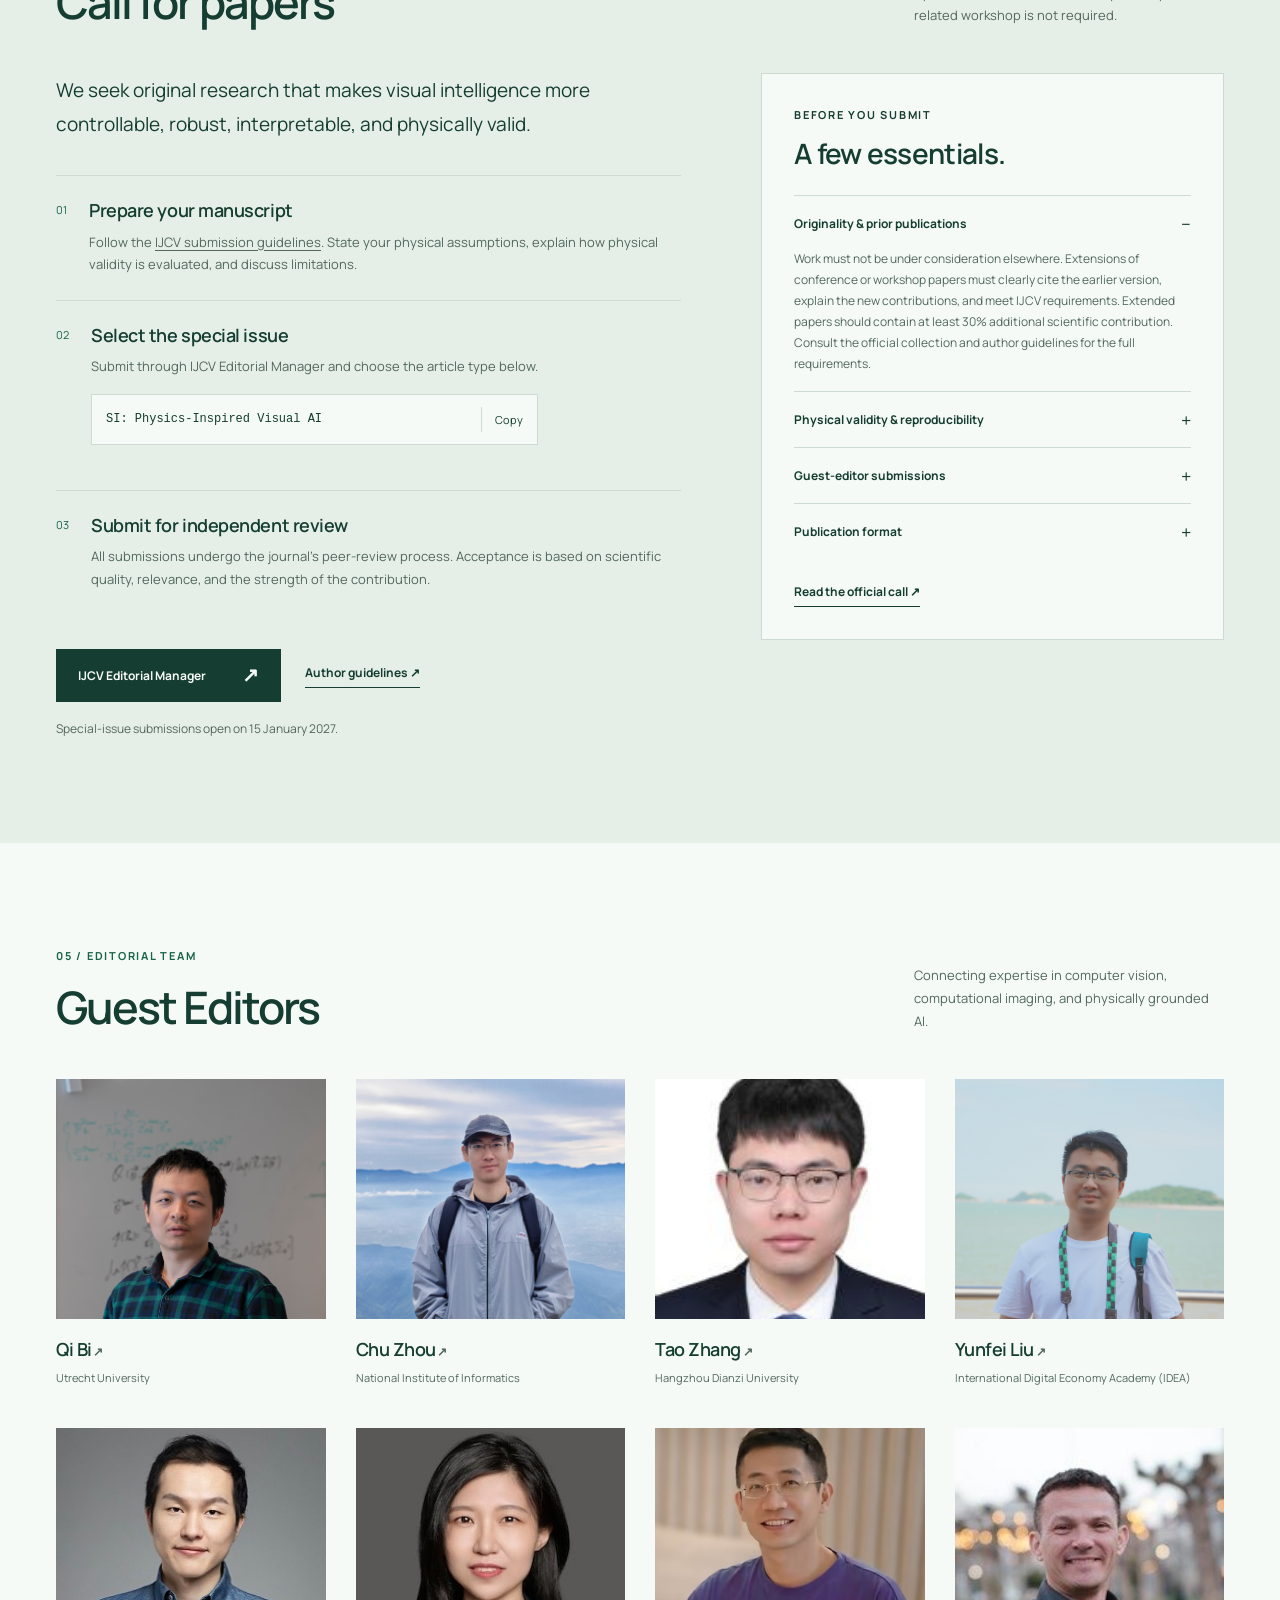
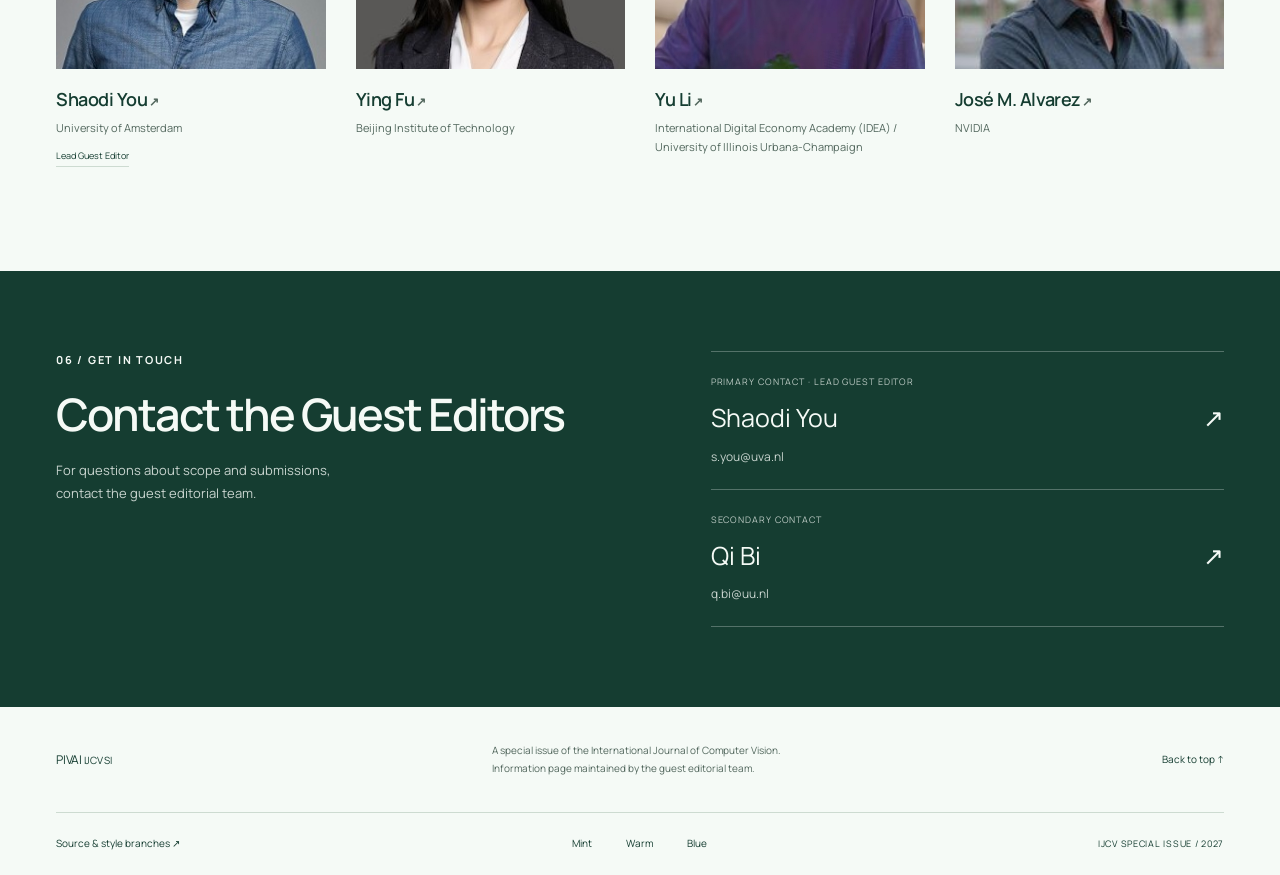
==== commit c59c38e7: "Point project homepage to IJCV-PIVAI GitHub Pages repository" ====
--- a/index.html
+++ b/index.html
@@ -1,9 +1,10 @@
 <!doctype html>
-<html lang="en"><head><meta charset="utf-8"><meta name="viewport" content="width=device-width,initial-scale=1"><meta name="theme-color" content="#102a55"><title>Physics-Inspired Visual AI | IJCV Special Issue</title><meta name="description" content="Grounding Foundation, Generative, and World Models in Physical Principles. An IJCV special issue. Submissions: 15 January–31 May 2027."><meta property="og:title" content="Physics-Inspired Visual AI | IJCV Special Issue"><meta property="og:description" content="Grounding Foundation, Generative, and World Models in Physical Principles. Submission deadline: 31 May 2027."><meta property="og:type" content="website"><link rel="icon" href="assets/si/favicon.svg" type="image/svg+xml"><link rel="stylesheet" href="assets/si/base.css"><link rel="stylesheet" href="assets/style.css"><link rel="stylesheet" href="assets/si/motion.css"><script defer src="assets/si/main.js"></script><script defer src="assets/si/motion.js"></script></head>
-<body class="theme-blue" id="top"><a class="skip-link" href="#main">Skip to content</a><div class="journal-bar"><div class="wrap"><span>International Journal of Computer Vision</span><div class="journal-tools"><button class="motion-toggle" type="button" hidden aria-pressed="false">Pause motion <span aria-hidden="true">Ⅱ</span></button><a href="https://link.springer.com/collections/fbibcijcjg">Springer Nature collection <span aria-hidden="true">↗</span></a></div></div></div><header class="site-header"><span class="reading-progress" aria-hidden="true"></span><div class="wrap nav-row"><a class="brand" href="#top" aria-label="Physics-Inspired Visual AI home"><span class="legacy-brand">PIVAI <small>IJCV SI</small></span></a><button class="menu-toggle" type="button" aria-expanded="false" aria-controls="main-nav" hidden>Menu <span aria-hidden="true">+</span></button><nav id="main-nav" aria-label="Main navigation"><a href="#overview">Overview</a><a href="#topics">Topics</a><a href="#dates">Dates</a><a href="#submission">Submission</a><a href="#editors">Editors</a><a href="#contact">Contact</a></nav></div></header><main id="main"><section class="hero" aria-labelledby="hero-title"><div class="wrap hero-inner">
-        <p class="blue-kicker">International Journal of Computer Vision · Special Issue</p>
-        <h1 id="hero-title" aria-label="Physics-Inspired Visual AI"><span>P</span>hysics-<span>I</span>nspired<br><span>V</span>isual <span>AI</span></h1>
-        <p class="hero-subtitle">Grounding Foundation, Generative, and World Models in Physical Principles</p><p class="hero-deck">Connecting physical principles with the next generation of visual intelligence.</p>
+<html lang="en"><head><meta charset="utf-8"><meta name="viewport" content="width=device-width,initial-scale=1"><meta name="theme-color" content="#f5f0e7"><title>Physics-Inspired Visual AI | IJCV Special Issue</title><meta name="description" content="Grounding Foundation, Generative, and World Models in Physical Principles. An IJCV special issue. Submissions: 15 January–31 May 2027."><meta property="og:title" content="Physics-Inspired Visual AI | IJCV Special Issue"><meta property="og:description" content="Grounding Foundation, Generative, and World Models in Physical Principles. Submission deadline: 31 May 2027."><meta property="og:type" content="website"><link rel="icon" href="assets/si/favicon.svg" type="image/svg+xml"><link rel="stylesheet" href="assets/si/base.css"><link rel="stylesheet" href="assets/style.css"><link rel="stylesheet" href="assets/si/motion.css"><script defer src="assets/si/main.js"></script><script defer src="assets/si/motion.js"></script></head>
+<body class="theme-warm" id="top"><a class="skip-link" href="#main">Skip to content</a><div class="journal-bar"><div class="wrap"><span>International Journal of Computer Vision</span><div class="journal-tools"><button class="motion-toggle" type="button" hidden aria-pressed="false">Pause motion <span aria-hidden="true">Ⅱ</span></button><a href="https://link.springer.com/collections/fbibcijcjg">Springer Nature collection <span aria-hidden="true">↗</span></a></div></div></div><header class="site-header"><span class="reading-progress" aria-hidden="true"></span><div class="wrap nav-row"><a class="brand" href="#top" aria-label="Physics-Inspired Visual AI home"><span class="legacy-brand">PIVAI <small>IJCV SI</small></span></a><button class="menu-toggle" type="button" aria-expanded="false" aria-controls="main-nav" hidden>Menu <span aria-hidden="true">+</span></button><nav id="main-nav" aria-label="Main navigation"><a href="#overview">Overview</a><a href="#topics">Topics</a><a href="#dates">Dates</a><a href="#submission">Submission</a><a href="#editors">Editors</a><a href="#contact">Contact</a></nav></div></header><main id="main"><section class="hero" aria-labelledby="hero-title"><div class="wrap hero-inner">
+        <p class="warm-kicker">IJCV · Special Issue</p>
+        <h1 id="hero-title" aria-label="Physics-Inspired Visual AI"><span class="hero-acronym">PIVAI</span><span class="full-title">Physics-Inspired Visual AI</span></h1>
+        <div class="spectrum" aria-hidden="true"></div><p class="hero-subtitle">Grounding Foundation, Generative, and World Models in Physical Principles</p>
+        <div class="hero-facts"><div><span>Submissions open</span><strong>15 January 2027</strong></div><div><span>Submission deadline</span><strong>31 May 2027</strong></div><div><span>Publication</span><strong>IJCV Special Issue</strong></div></div>
         <div class="hero-actions"><a class="button" href="#submission">Call for papers <span aria-hidden="true">↗</span></a><a class="text-link" href="https://link.springer.com/collections/fbibcijcjg">Official collection <span aria-hidden="true">↗</span></a></div></div></section>
     <div class="issue-strip"><div class="wrap"><span class="strip-label">Call for papers</span><p>Submissions open <strong>15 January 2027</strong></p><span class="strip-divider" aria-hidden="true">/</span><p>Submission deadline <strong>31 May 2027</strong></p><a href="#dates" aria-label="View important dates">View dates ↗</a></div></div>
     <section class="section overview-section" id="overview"><div class="wrap overview-layout"><div class="overview-body">
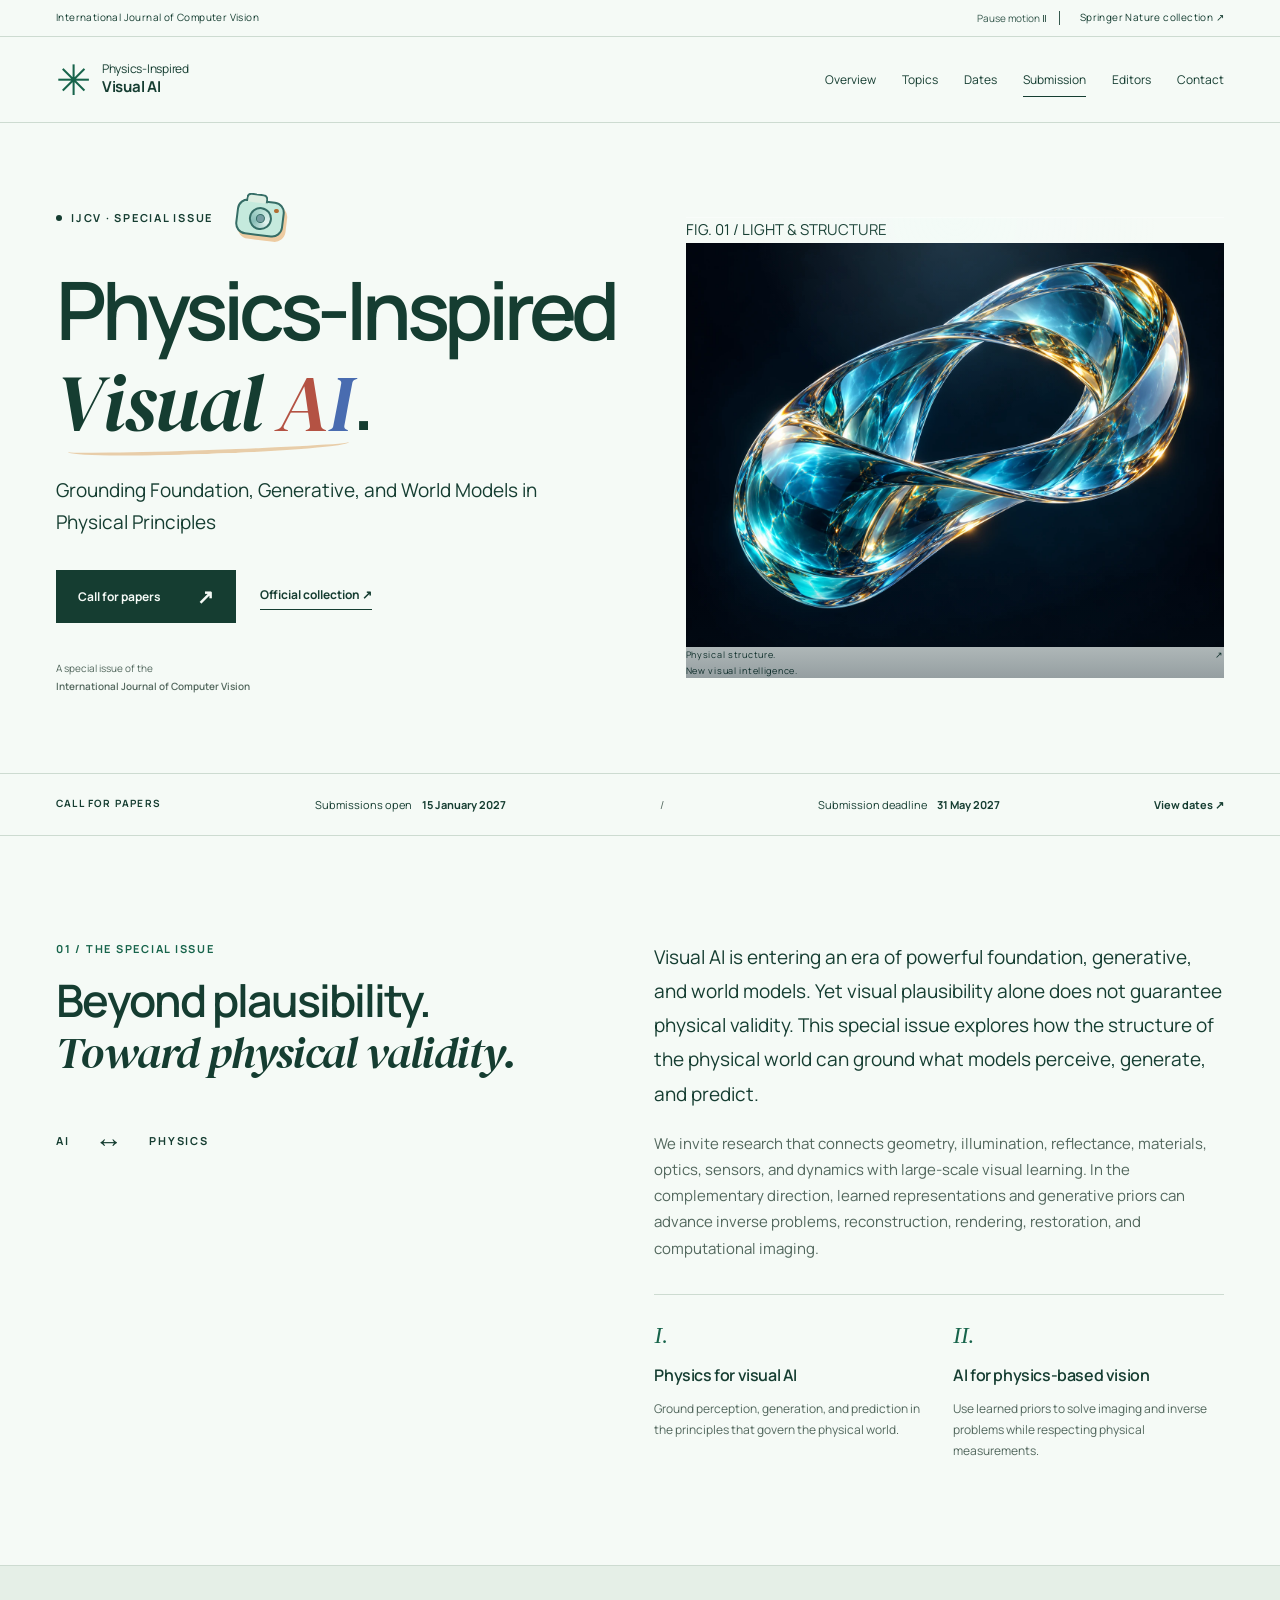
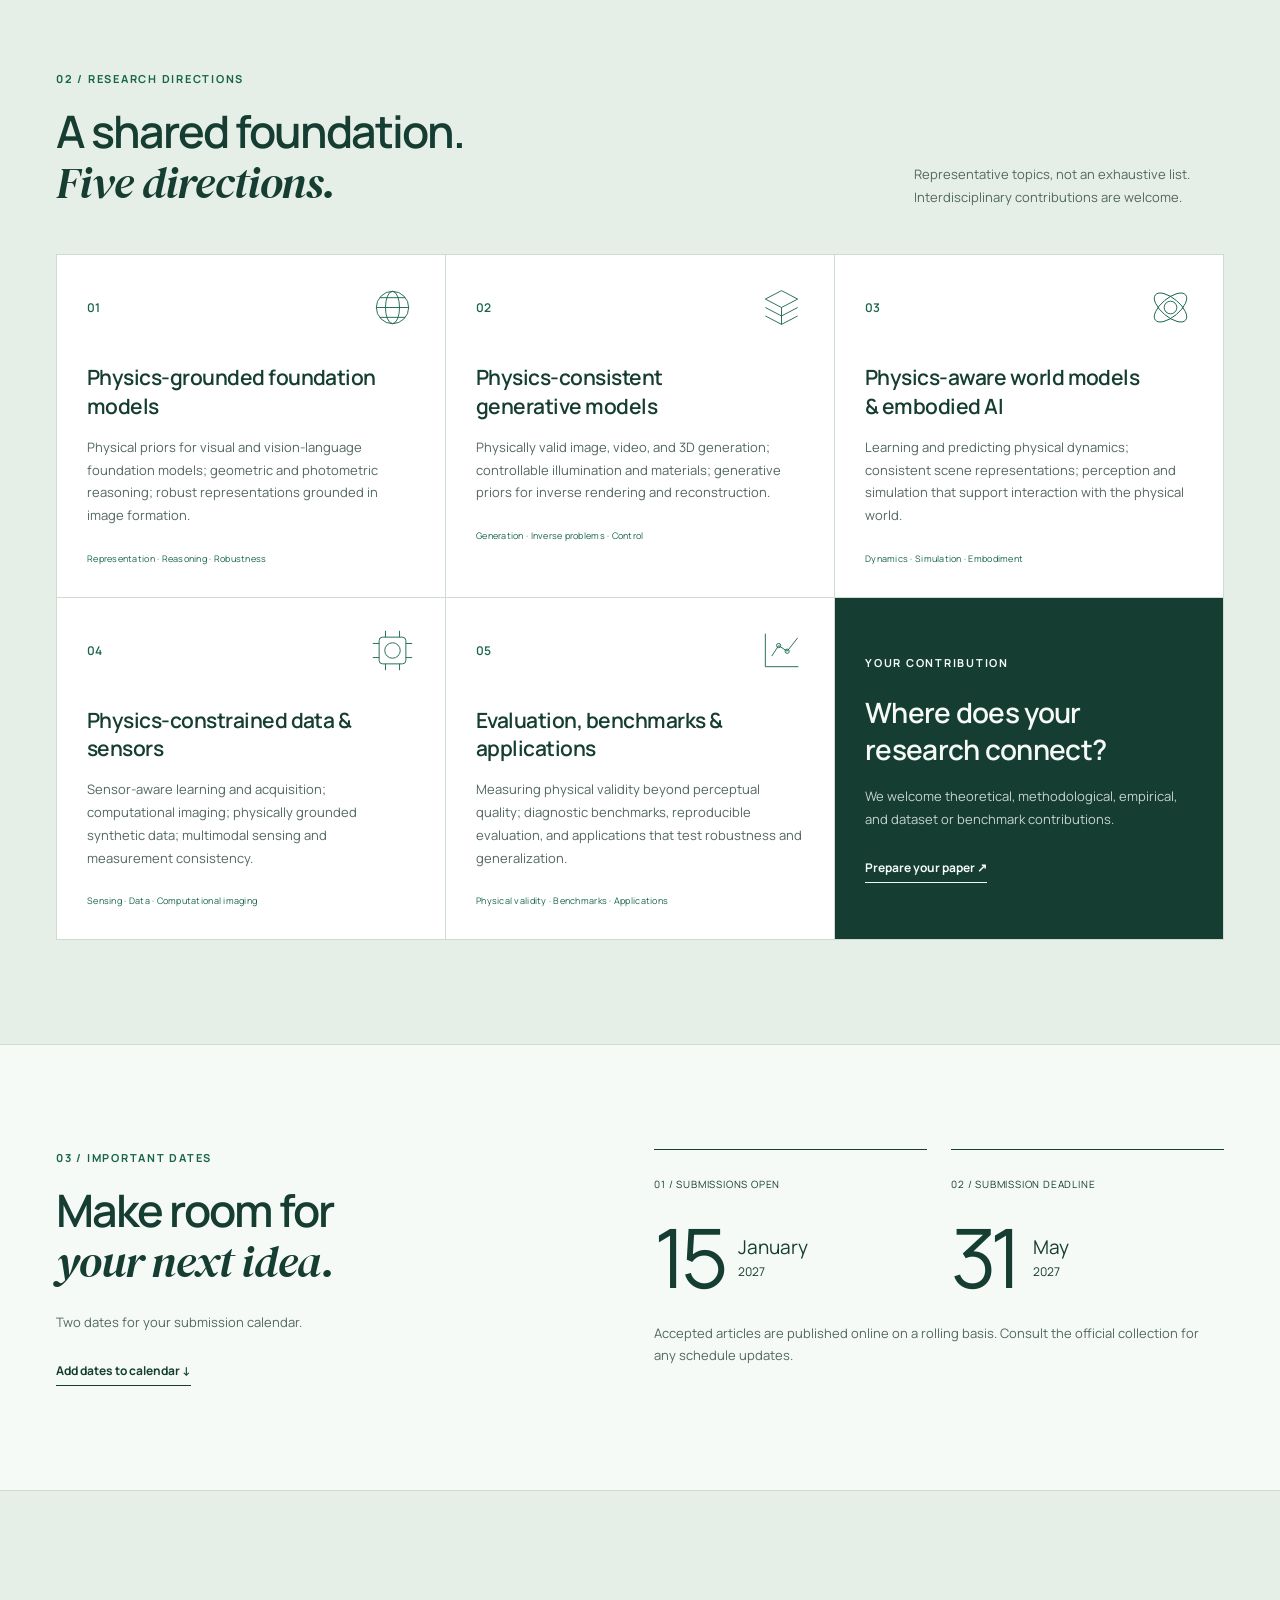
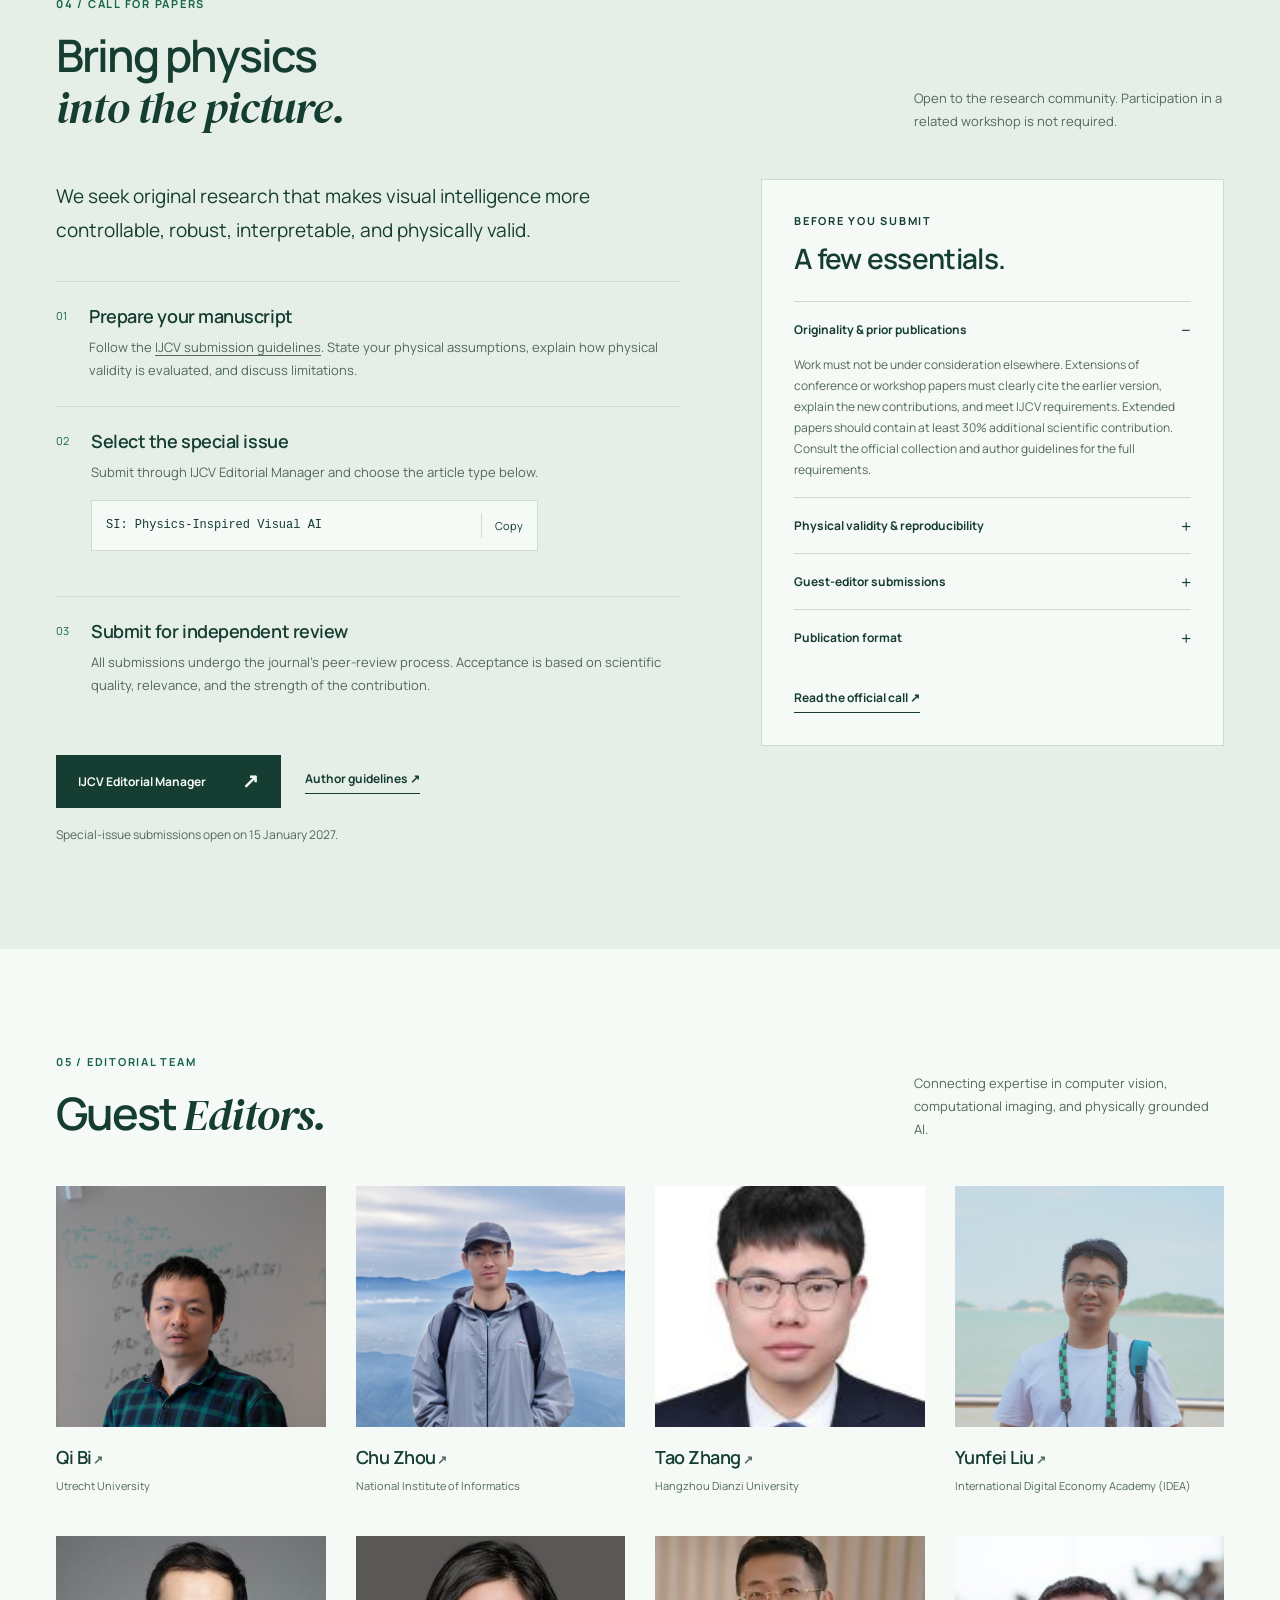
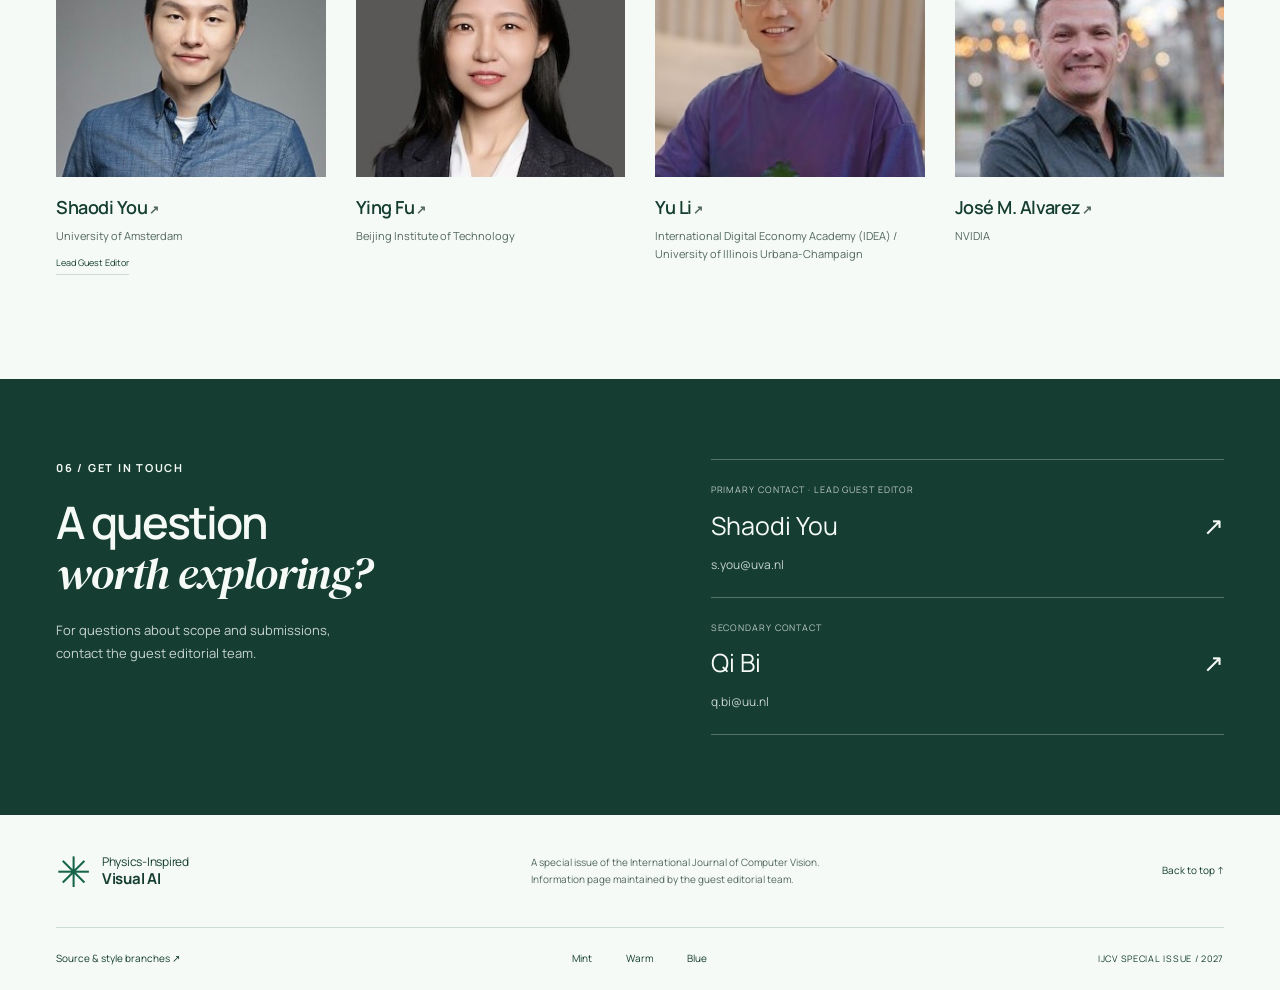
==== commit e72ace1d: "Point project homepage to IJCV-PIVAI GitHub Pages repository" ====
--- a/index.html
+++ b/index.html
@@ -1,19 +1,17 @@
 <!doctype html>
-<html lang="en"><head><meta charset="utf-8"><meta name="viewport" content="width=device-width,initial-scale=1"><meta name="theme-color" content="#f5f0e7"><title>Physics-Inspired Visual AI | IJCV Special Issue</title><meta name="description" content="Grounding Foundation, Generative, and World Models in Physical Principles. An IJCV special issue. Submissions: 15 January–31 May 2027."><meta property="og:title" content="Physics-Inspired Visual AI | IJCV Special Issue"><meta property="og:description" content="Grounding Foundation, Generative, and World Models in Physical Principles. Submission deadline: 31 May 2027."><meta property="og:type" content="website"><link rel="icon" href="assets/si/favicon.svg" type="image/svg+xml"><link rel="stylesheet" href="assets/si/base.css"><link rel="stylesheet" href="assets/style.css"><link rel="stylesheet" href="assets/si/motion.css"><script defer src="assets/si/main.js"></script><script defer src="assets/si/motion.js"></script></head>
-<body class="theme-warm" id="top"><a class="skip-link" href="#main">Skip to content</a><div class="journal-bar"><div class="wrap"><span>International Journal of Computer Vision</span><div class="journal-tools"><button class="motion-toggle" type="button" hidden aria-pressed="false">Pause motion <span aria-hidden="true">Ⅱ</span></button><a href="https://link.springer.com/collections/fbibcijcjg">Springer Nature collection <span aria-hidden="true">↗</span></a></div></div></div><header class="site-header"><span class="reading-progress" aria-hidden="true"></span><div class="wrap nav-row"><a class="brand" href="#top" aria-label="Physics-Inspired Visual AI home"><span class="legacy-brand">PIVAI <small>IJCV SI</small></span></a><button class="menu-toggle" type="button" aria-expanded="false" aria-controls="main-nav" hidden>Menu <span aria-hidden="true">+</span></button><nav id="main-nav" aria-label="Main navigation"><a href="#overview">Overview</a><a href="#topics">Topics</a><a href="#dates">Dates</a><a href="#submission">Submission</a><a href="#editors">Editors</a><a href="#contact">Contact</a></nav></div></header><main id="main"><section class="hero" aria-labelledby="hero-title"><div class="wrap hero-inner">
-        <p class="warm-kicker">IJCV · Special Issue</p>
-        <h1 id="hero-title" aria-label="Physics-Inspired Visual AI"><span class="hero-acronym">PIVAI</span><span class="full-title">Physics-Inspired Visual AI</span></h1>
-        <div class="spectrum" aria-hidden="true"></div><p class="hero-subtitle">Grounding Foundation, Generative, and World Models in Physical Principles</p>
-        <div class="hero-facts"><div><span>Submissions open</span><strong>15 January 2027</strong></div><div><span>Submission deadline</span><strong>31 May 2027</strong></div><div><span>Publication</span><strong>IJCV Special Issue</strong></div></div>
-        <div class="hero-actions"><a class="button" href="#submission">Call for papers <span aria-hidden="true">↗</span></a><a class="text-link" href="https://link.springer.com/collections/fbibcijcjg">Official collection <span aria-hidden="true">↗</span></a></div></div></section>
+<html lang="en"><head><meta charset="utf-8"><meta name="viewport" content="width=device-width,initial-scale=1"><meta name="theme-color" content="#f1f8f3"><title>Physics-Inspired Visual AI | IJCV Special Issue</title><meta name="description" content="Grounding Foundation, Generative, and World Models in Physical Principles. An IJCV special issue. Submissions: 15 January–31 May 2027."><meta property="og:title" content="Physics-Inspired Visual AI | IJCV Special Issue"><meta property="og:description" content="Grounding Foundation, Generative, and World Models in Physical Principles. Submission deadline: 31 May 2027."><meta property="og:type" content="website"><link rel="icon" href="assets/si/favicon.svg" type="image/svg+xml"><link rel="stylesheet" href="assets/si/base.css"><link rel="stylesheet" href="assets/style.css"><link rel="stylesheet" href="assets/si/motion.css"><script defer src="assets/si/main.js"></script><script defer src="assets/si/motion.js"></script></head>
+<body class="theme-mint" id="top"><a class="skip-link" href="#main">Skip to content</a><div class="journal-bar"><div class="wrap"><span>International Journal of Computer Vision</span><div class="journal-tools"><button class="motion-toggle" type="button" hidden aria-pressed="false">Pause motion <span aria-hidden="true">Ⅱ</span></button><a href="https://link.springer.com/collections/fbibcijcjg">Springer Nature collection <span aria-hidden="true">↗</span></a></div></div></div><header class="site-header"><span class="reading-progress" aria-hidden="true"></span><div class="wrap nav-row"><a class="brand" href="#top" aria-label="Physics-Inspired Visual AI home"><span class="brand-symbol" aria-hidden="true">✳</span><span>Physics-Inspired<br><strong>Visual AI</strong></span></a><button class="menu-toggle" type="button" aria-expanded="false" aria-controls="main-nav" hidden>Menu <span aria-hidden="true">+</span></button><nav id="main-nav" aria-label="Main navigation"><a href="#overview">Overview</a><a href="#topics">Topics</a><a href="#dates">Dates</a><a href="#submission">Submission</a><a href="#editors">Editors</a><a href="#contact">Contact</a></nav></div></header><main id="main"><section class="hero" aria-labelledby="hero-title"><div class="wrap hero-grid">
+      <div class="hero-copy"><div class="hero-kicker"><p class="eyebrow"><span class="status-dot"></span> IJCV · Special Issue</p><span class="camera-buddy" aria-hidden="true"><span class="camera-lens"></span><span class="camera-flash"></span></span></div>
+      <h1 id="hero-title" aria-label="Physics-Inspired Visual AI">Physics-Inspired<br><em>Visual <span class="ai-word"><span>A</span><span>I</span></span></em><span class="title-period">.</span></h1>
+      <p class="hero-subtitle">Grounding Foundation, Generative, and World Models in Physical Principles</p><div class="hero-actions"><a class="button" href="#submission">Call for papers <span aria-hidden="true">↗</span></a><a class="text-link" href="https://link.springer.com/collections/fbibcijcjg">Official collection <span aria-hidden="true">↗</span></a></div>
+      <p class="hero-journal">A special issue of the<br><strong>International Journal of Computer Vision</strong></p></div><figure class="hero-art"><div class="art-corner">FIG. 01 / LIGHT & STRUCTURE</div><div class="art-surface" data-depth><img src="assets/images/optical-sculpture-v1.webp" width="1400" height="1050" alt="An abstract glass loop with cyan and amber reflections, an optics-inspired artwork."><span class="optical-glint" aria-hidden="true"></span></div><figcaption><span>Physical structure.<br>New visual intelligence.</span><span class="art-mark" aria-hidden="true">↗</span></figcaption></figure>
+    </div></section>
     <div class="issue-strip"><div class="wrap"><span class="strip-label">Call for papers</span><p>Submissions open <strong>15 January 2027</strong></p><span class="strip-divider" aria-hidden="true">/</span><p>Submission deadline <strong>31 May 2027</strong></p><a href="#dates" aria-label="View important dates">View dates ↗</a></div></div>
-    <section class="section overview-section" id="overview"><div class="wrap overview-layout"><div class="overview-body">
-    <div class="section-heading"><div><p class="eyebrow">Overview</p><h2>Physics-inspired vision<br>and modern visual AI</h2></div></div>
-    <p class="lead">Visual AI is entering an era of powerful foundation, generative, and world models. Yet visual plausibility alone does not guarantee physical validity. This special issue explores how the structure of the physical world can ground what models perceive, generate, and predict.</p><p>We invite research that connects geometry, illumination, reflectance, materials, optics, sensors, and dynamics with large-scale visual learning. In the complementary direction, learned representations and generative priors can advance inverse problems, reconstruction, rendering, restoration, and computational imaging.</p>
-    <div class="research-pair"><article><h3>Physics for visual AI</h3><p>Ground perception, generation, and prediction in the principles that govern the physical world.</p></article><article><h3>AI for physics-based vision</h3><p>Use learned priors to solve imaging and inverse problems while respecting physical measurements.</p></article></div>
-    </div><aside class="issue-details"><h3>Special issue at a glance</h3><dl><div><dt>Journal</dt><dd>International Journal of Computer Vision</dd></div><div><dt>Opens</dt><dd>15 January 2027</dd></div><div><dt>Deadline</dt><dd>31 May 2027</dd></div><div><dt>Article type</dt><dd>SI: Physics-Inspired Visual AI</dd></div><div><dt>Publication</dt><dd>Online collection; accepted articles are published on a rolling basis.</dd></div></dl><a class="text-link" href="https://link.springer.com/collections/fbibcijcjg">Official collection ↗</a></aside></div></section>
-    <section class="section topics-section" id="topics"><div class="wrap"><div class="section-heading"><div><p class="eyebrow">02 / Research directions</p><h2>Topics of interest</h2></div><p class=section-note>Representative topics, not an exhaustive list. Interdisciplinary contributions are welcome.</p></div><div class="topic-grid"><article class="topic"><div class="topic-top"><span class="topic-number">01</span><svg viewBox="0 0 64 64" fill="none" stroke="currentColor" stroke-width="1.3" aria-hidden="true"><circle cx="32" cy="32" r="23"/><ellipse cx="32" cy="32" rx="10" ry="23"/><path d="M9 32h46M14 18h36M14 46h36"/></svg></div><div class="topic-copy"><h3>Physics-grounded foundation models</h3><p>Physical priors for visual and vision-language foundation models; geometric and photometric reasoning; robust representations grounded in image formation.</p><span class="topic-tags">Representation · Reasoning · Robustness</span></div></article><article class="topic"><div class="topic-top"><span class="topic-number">02</span><svg viewBox="0 0 64 64" fill="none" stroke="currentColor" stroke-width="1.3" aria-hidden="true"><path d="m9 20 23-12 23 12-23 12Zm0 12 23 12 23-12M9 44l23 12 23-12M32 32v24"/></svg></div><div class="topic-copy"><h3>Physics-consistent generative models</h3><p>Physically valid image, video, and 3D generation; controllable illumination and materials; generative priors for inverse rendering and reconstruction.</p><span class="topic-tags">Generation · Inverse problems · Control</span></div></article><article class="topic"><div class="topic-top"><span class="topic-number">03</span><svg viewBox="0 0 64 64" fill="none" stroke="currentColor" stroke-width="1.3" aria-hidden="true"><circle cx="32" cy="32" r="9"/><ellipse cx="32" cy="32" rx="28" ry="13" transform="rotate(-40 32 32)"/><ellipse cx="32" cy="32" rx="28" ry="13" transform="rotate(40 32 32)"/></svg></div><div class="topic-copy"><h3>Physics-aware world models &amp; embodied AI</h3><p>Learning and predicting physical dynamics; consistent scene representations; perception and simulation that support interaction with the physical world.</p><span class="topic-tags">Dynamics · Simulation · Embodiment</span></div></article><article class="topic"><div class="topic-top"><span class="topic-number">04</span><svg viewBox="0 0 64 64" fill="none" stroke="currentColor" stroke-width="1.3" aria-hidden="true"><rect x="13" y="13" width="38" height="38" rx="5"/><circle cx="32" cy="32" r="11"/><path d="M22 4v9M42 4v9M22 51v9M42 51v9M4 22h9M4 42h9M51 22h9M51 42h9"/></svg></div><div class="topic-copy"><h3>Physics-constrained data &amp; sensors</h3><p>Sensor-aware learning and acquisition; computational imaging; physically grounded synthetic data; multimodal sensing and measurement consistency.</p><span class="topic-tags">Sensing · Data · Computational imaging</span></div></article><article class="topic"><div class="topic-top"><span class="topic-number">05</span><svg viewBox="0 0 64 64" fill="none" stroke="currentColor" stroke-width="1.3" aria-hidden="true"><path d="M9 8v47h47M18 40l10-15 12 8 15-19"/><circle cx="28" cy="25" r="3"/><circle cx="40" cy="33" r="3"/></svg></div><div class="topic-copy"><h3>Evaluation, benchmarks &amp; applications</h3><p>Measuring physical validity beyond perceptual quality; diagnostic benchmarks, reproducible evaluation, and applications that test robustness and generalization.</p><span class="topic-tags">Physical validity · Benchmarks · Applications</span></div></article><aside class="topic invitation"><span class="eyebrow">Your contribution</span><h3>Where does your<br>research connect?</h3><p>We welcome theoretical, methodological, empirical, and dataset or benchmark contributions.</p><a class="text-link" href="#submission">Prepare your paper <span aria-hidden="true">↗</span></a></aside></div></div></section>
-    <section class="section dates-section" id="dates"><div class="wrap dates-grid"><div><div class="section-heading"><div><p class="eyebrow">03 / Important dates</p><h2>Important dates</h2></div></div><p>Two dates for your submission calendar.</p><a class="text-link" href="assets/si/submission-dates.ics" download>Add dates to calendar <span aria-hidden="true">↓</span></a></div><div class="date-list"><article class="date-item"><span class="date-label">01 / Submissions open</span><time datetime="2027-01-15"><span class="date-day">15</span><span>January<small>2027</small></span></time></article><article class="date-item deadline"><span class="date-label">02 / Submission deadline</span><time datetime="2027-05-31"><span class="date-day">31</span><span>May<small>2027</small></span></time></article><p class="date-footnote">Accepted articles are published online on a rolling basis. Consult the official collection for any schedule updates.</p></div></div></section>
-    <section class="section submission-section" id="submission"><div class="wrap"><div class="section-heading"><div><p class="eyebrow">04 / Call for papers</p><h2>Call for papers</h2></div><p class=section-note>Open to the research community. Participation in a related workshop is not required.</p></div><div class="submission-grid"><div class="submission-main"><p class="lead">We seek original research that makes visual intelligence more controllable, robust, interpretable, and physically valid.</p><ol class="submission-steps"><li><span>01</span><div><h3>Prepare your manuscript</h3><p>Follow the <a href="https://link.springer.com/journal/11263/submission-guidelines">IJCV submission guidelines</a>. State your physical assumptions, explain how physical validity is evaluated, and discuss limitations.</p></div></li><li><span>02</span><div><h3>Select the special issue</h3><p>Submit through IJCV Editorial Manager and choose the article type below.</p><div class="article-type"><code>SI: Physics-Inspired Visual AI</code><button class="copy-button" type="button" data-copy="SI: Physics-Inspired Visual AI" hidden aria-label="Copy special issue article type">Copy</button></div><span class="copy-status" role="status"></span></div></li><li><span>03</span><div><h3>Submit for independent review</h3><p>All submissions undergo the journal’s peer-review process. Acceptance is based on scientific quality, relevance, and the strength of the contribution.</p></div></li></ol><div class="submission-actions"><a class="button" href="https://www.editorialmanager.com/visi/">IJCV Editorial Manager <span aria-hidden="true">↗</span></a><a class="text-link" href="https://link.springer.com/journal/11263/submission-guidelines">Author guidelines ↗</a></div><p class="small">Special-issue submissions open on 15 January 2027.</p></div><aside class="submission-aside"><p class="eyebrow">Before you submit</p><h3>A few essentials.</h3><details open><summary>Originality & prior publications</summary><p>Work must not be under consideration elsewhere. Extensions of conference or workshop papers must clearly cite the earlier version, explain the new contributions, and meet IJCV requirements. Extended papers should contain at least 30% additional scientific contribution. Consult the official collection and author guidelines for the full requirements.</p></details><details><summary>Physical validity & reproducibility</summary><p>Describe the physical assumptions and constraints, provide evidence of physical validity, and report failure cases and limitations. Include the data availability statement required by IJCV.</p></details><details><summary>Guest-editor submissions</summary><p>Guest Editors may not submit manuscripts to this special issue.</p></details><details><summary>Publication format</summary><p>This is an online collection. Accepted articles are published on a rolling basis after production, rather than waiting for the entire collection to be complete.</p></details><a class="text-link" href="https://link.springer.com/collections/fbibcijcjg">Read the official call ↗</a></aside></div></div></section>
-    <section class="section editors-section" id="editors"><div class="wrap"><div class="section-heading"><div><p class="eyebrow">05 / Editorial team</p><h2>Guest Editors</h2></div><p class=section-note>Connecting expertise in computer vision, computational imaging, and physically grounded AI.</p></div><div class="editor-grid"><article class="editor"><a class="portrait" href="https://www.uu.nl/medewerkers/QBi" aria-label="Qi Bi — profile"><img src="assets/si/people/qi-bi.jpg" width="320" height="320" alt="Portrait of Qi Bi" loading="lazy"></a><div class="editor-info"><h3><a href="https://www.uu.nl/medewerkers/QBi">Qi Bi<span aria-hidden="true"> ↗</span></a></h3><p>Utrecht University</p></div></article><article class="editor"><a class="portrait" href="https://fourson.github.io/" aria-label="Chu Zhou — profile"><img src="assets/si/people/chu-zhou.jpg" width="320" height="320" alt="Portrait of Chu Zhou" loading="lazy"></a><div class="editor-info"><h3><a href="https://fourson.github.io/">Chu Zhou<span aria-hidden="true"> ↗</span></a></h3><p>National Institute of Informatics</p></div></article><article class="editor"><a class="portrait" href="https://faculty.hdu.edu.cn/txgxxy/zt2/main.htm" aria-label="Tao Zhang — profile"><img src="assets/si/people/tao-zhang.jpg" width="320" height="320" alt="Portrait of Tao Zhang" loading="lazy"></a><div class="editor-info"><h3><a href="https://faculty.hdu.edu.cn/txgxxy/zt2/main.htm">Tao Zhang<span aria-hidden="true"> ↗</span></a></h3><p>Hangzhou Dianzi University</p></div></article><article class="editor"><a class="portrait" href="https://liuyunfei.net/" aria-label="Yunfei Liu — profile"><img src="assets/si/people/yunfei-liu.png" width="320" height="320" alt="Portrait of Yunfei Liu" loading="lazy"></a><div class="editor-info"><h3><a href="https://liuyunfei.net/">Yunfei Liu<span aria-hidden="true"> ↗</span></a></h3><p>International Digital Economy Academy (IDEA)</p></div></article><article class="editor"><a class="portrait" href="https://youshaodi.github.io/" aria-label="Shaodi You — profile"><img src="assets/si/people/shaodi-you.jpg" width="320" height="320" alt="Portrait of Shaodi You" loading="lazy"></a><div class="editor-info"><h3><a href="https://youshaodi.github.io/">Shaodi You<span aria-hidden="true"> ↗</span></a></h3><p>University of Amsterdam</p><span class=editor-role>Lead Guest Editor</span></div></article><article class="editor"><a class="portrait" href="https://ying-fu.github.io/" aria-label="Ying Fu — profile"><img src="assets/si/people/ying-fu.jpg" width="320" height="320" alt="Portrait of Ying Fu" loading="lazy"></a><div class="editor-info"><h3><a href="https://ying-fu.github.io/">Ying Fu<span aria-hidden="true"> ↗</span></a></h3><p>Beijing Institute of Technology</p></div></article><article class="editor"><a class="portrait" href="https://yu-li.github.io/" aria-label="Yu Li — profile"><img src="assets/si/people/yu-li.jpg" width="320" height="320" alt="Portrait of Yu Li" loading="lazy"></a><div class="editor-info"><h3><a href="https://yu-li.github.io/">Yu Li<span aria-hidden="true"> ↗</span></a></h3><p>International Digital Economy Academy (IDEA) / University of Illinois Urbana-Champaign</p></div></article><article class="editor"><a class="portrait" href="https://research.nvidia.com/labs/lpr/author/jose-m.-alvarez/" aria-label="José M. Alvarez — profile"><img src="assets/si/people/jose-alvarez.jpg" width="320" height="320" alt="Portrait of José M. Alvarez" loading="lazy"></a><div class="editor-info"><h3><a href="https://research.nvidia.com/labs/lpr/author/jose-m.-alvarez/">José M. Alvarez<span aria-hidden="true"> ↗</span></a></h3><p>NVIDIA</p></div></article></div></div></section>
-    <section class="contact-section" id="contact"><div class="wrap contact-grid"><div><p class="eyebrow">06 / Get in touch</p><h2>Contact the Guest Editors</h2><p>For questions about scope and submissions,<br>contact the guest editorial team.</p></div><div class="contact-list"><a href="mailto:s.you@uva.nl"><span class="contact-role">Primary contact · Lead Guest Editor</span><span class="contact-name">Shaodi You <span aria-hidden="true">↗</span></span><span>s.you@uva.nl</span></a><a href="mailto:q.bi@uu.nl"><span class="contact-role">Secondary contact</span><span class="contact-name">Qi Bi <span aria-hidden="true">↗</span></span><span>q.bi@uu.nl</span></a></div></div></section></main><footer><div class="wrap footer-main"><a class="brand" href="#top"><span class="legacy-brand">PIVAI <small>IJCV SI</small></span></a><p>A special issue of the International Journal of Computer Vision.<br>Information page maintained by the guest editorial team.</p><a href="#top">Back to top ↑</a></div><div class="wrap design-switch"><a href="https://github.com/IJCV-PIVAI/ijcv-pivai.github.io">Source & style branches ↗</a><nav aria-label="Style source branches"><a href="https://github.com/IJCV-PIVAI/ijcv-pivai.github.io/tree/main">Mint</a><a href="https://github.com/IJCV-PIVAI/ijcv-pivai.github.io/tree/codex/style-warm">Warm</a><a href="https://github.com/IJCV-PIVAI/ijcv-pivai.github.io/tree/codex/style-blue">Blue</a></nav><span>IJCV SPECIAL ISSUE / 2027</span></div></footer></body></html>
+
+    <section class="section overview-section" id="overview"><div class="wrap overview-grid"><div><div class="section-heading"><div><p class="eyebrow">01 / The special issue</p><h2>Beyond plausibility.<br><em>Toward physical validity.</em></h2></div></div><div class="overview-index" aria-hidden="true">AI <span>↔</span> PHYSICS</div></div><div class="overview-copy"><p class="lead">Visual AI is entering an era of powerful foundation, generative, and world models. Yet visual plausibility alone does not guarantee physical validity. This special issue explores how the structure of the physical world can ground what models perceive, generate, and predict.</p><p>We invite research that connects geometry, illumination, reflectance, materials, optics, sensors, and dynamics with large-scale visual learning. In the complementary direction, learned representations and generative priors can advance inverse problems, reconstruction, rendering, restoration, and computational imaging.</p><div class="research-pair"><article><span>I.</span><h3>Physics for visual AI</h3><p>Ground perception, generation, and prediction in the principles that govern the physical world.</p></article><article><span>II.</span><h3>AI for physics-based vision</h3><p>Use learned priors to solve imaging and inverse problems while respecting physical measurements.</p></article></div></div></div></section>
+
+    <section class="section topics-section" id="topics"><div class="wrap"><div class="section-heading"><div><p class="eyebrow">02 / Research directions</p><h2>A shared foundation.<br><em>Five directions.</em></h2></div><p class=section-note>Representative topics, not an exhaustive list. Interdisciplinary contributions are welcome.</p></div><div class="topic-grid"><article class="topic"><div class="topic-top"><span class="topic-number">01</span><svg viewBox="0 0 64 64" fill="none" stroke="currentColor" stroke-width="1.3" aria-hidden="true"><circle cx="32" cy="32" r="23"/><ellipse cx="32" cy="32" rx="10" ry="23"/><path d="M9 32h46M14 18h36M14 46h36"/></svg></div><div class="topic-copy"><h3>Physics-grounded foundation models</h3><p>Physical priors for visual and vision-language foundation models; geometric and photometric reasoning; robust representations grounded in image formation.</p><span class="topic-tags">Representation · Reasoning · Robustness</span></div></article><article class="topic"><div class="topic-top"><span class="topic-number">02</span><svg viewBox="0 0 64 64" fill="none" stroke="currentColor" stroke-width="1.3" aria-hidden="true"><path d="m9 20 23-12 23 12-23 12Zm0 12 23 12 23-12M9 44l23 12 23-12M32 32v24"/></svg></div><div class="topic-copy"><h3>Physics-consistent generative models</h3><p>Physically valid image, video, and 3D generation; controllable illumination and materials; generative priors for inverse rendering and reconstruction.</p><span class="topic-tags">Generation · Inverse problems · Control</span></div></article><article class="topic"><div class="topic-top"><span class="topic-number">03</span><svg viewBox="0 0 64 64" fill="none" stroke="currentColor" stroke-width="1.3" aria-hidden="true"><circle cx="32" cy="32" r="9"/><ellipse cx="32" cy="32" rx="28" ry="13" transform="rotate(-40 32 32)"/><ellipse cx="32" cy="32" rx="28" ry="13" transform="rotate(40 32 32)"/></svg></div><div class="topic-copy"><h3>Physics-aware world models &amp; embodied AI</h3><p>Learning and predicting physical dynamics; consistent scene representations; perception and simulation that support interaction with the physical world.</p><span class="topic-tags">Dynamics · Simulation · Embodiment</span></div></article><article class="topic"><div class="topic-top"><span class="topic-number">04</span><svg viewBox="0 0 64 64" fill="none" stroke="currentColor" stroke-width="1.3" aria-hidden="true"><rect x="13" y="13" width="38" height="38" rx="5"/><circle cx="32" cy="32" r="11"/><path d="M22 4v9M42 4v9M22 51v9M42 51v9M4 22h9M4 42h9M51 22h9M51 42h9"/></svg></div><div class="topic-copy"><h3>Physics-constrained data &amp; sensors</h3><p>Sensor-aware learning and acquisition; computational imaging; physically grounded synthetic data; multimodal sensing and measurement consistency.</p><span class="topic-tags">Sensing · Data · Computational imaging</span></div></article><article class="topic"><div class="topic-top"><span class="topic-number">05</span><svg viewBox="0 0 64 64" fill="none" stroke="currentColor" stroke-width="1.3" aria-hidden="true"><path d="M9 8v47h47M18 40l10-15 12 8 15-19"/><circle cx="28" cy="25" r="3"/><circle cx="40" cy="33" r="3"/></svg></div><div class="topic-copy"><h3>Evaluation, benchmarks &amp; applications</h3><p>Measuring physical validity beyond perceptual quality; diagnostic benchmarks, reproducible evaluation, and applications that test robustness and generalization.</p><span class="topic-tags">Physical validity · Benchmarks · Applications</span></div></article><aside class="topic invitation"><span class="eyebrow">Your contribution</span><h3>Where does your<br>research connect?</h3><p>We welcome theoretical, methodological, empirical, and dataset or benchmark contributions.</p><a class="text-link" href="#submission">Prepare your paper <span aria-hidden="true">↗</span></a></aside></div></div></section>
+    <section class="section dates-section" id="dates"><div class="wrap dates-grid"><div><div class="section-heading"><div><p class="eyebrow">03 / Important dates</p><h2>Make room for<br><em>your next idea.</em></h2></div></div><p>Two dates for your submission calendar.</p><a class="text-link" href="assets/si/submission-dates.ics" download>Add dates to calendar <span aria-hidden="true">↓</span></a></div><div class="date-list"><article class="date-item"><span class="date-label">01 / Submissions open</span><time datetime="2027-01-15"><span class="date-day">15</span><span>January<small>2027</small></span></time></article><article class="date-item deadline"><span class="date-label">02 / Submission deadline</span><time datetime="2027-05-31"><span class="date-day">31</span><span>May<small>2027</small></span></time></article><p class="date-footnote">Accepted articles are published online on a rolling basis. Consult the official collection for any schedule updates.</p></div></div></section>
+    <section class="section submission-section" id="submission"><div class="wrap"><div class="section-heading"><div><p class="eyebrow">04 / Call for papers</p><h2>Bring physics<br><em>into the picture.</em></h2></div><p class=section-note>Open to the research community. Participation in a related workshop is not required.</p></div><div class="submission-grid"><div class="submission-main"><p class="lead">We seek original research that makes visual intelligence more controllable, robust, interpretable, and physically valid.</p><ol class="submission-steps"><li><span>01</span><div><h3>Prepare your manuscript</h3><p>Follow the <a href="https://link.springer.com/journal/11263/submission-guidelines">IJCV submission guidelines</a>. State your physical assumptions, explain how physical validity is evaluated, and discuss limitations.</p></div></li><li><span>02</span><div><h3>Select the special issue</h3><p>Submit through IJCV Editorial Manager and choose the article type below.</p><div class="article-type"><code>SI: Physics-Inspired Visual AI</code><button class="copy-button" type="button" data-copy="SI: Physics-Inspired Visual AI" hidden aria-label="Copy special issue article type">Copy</button></div><span class="copy-status" role="status"></span></div></li><li><span>03</span><div><h3>Submit for independent review</h3><p>All submissions undergo the journal’s peer-review process. Acceptance is based on scientific quality, relevance, and the strength of the contribution.</p></div></li></ol><div class="submission-actions"><a class="button" href="https://www.editorialmanager.com/visi/">IJCV Editorial Manager <span aria-hidden="true">↗</span></a><a class="text-link" href="https://link.springer.com/journal/11263/submission-guidelines">Author guidelines ↗</a></div><p class="small">Special-issue submissions open on 15 January 2027.</p></div><aside class="submission-aside"><p class="eyebrow">Before you submit</p><h3>A few essentials.</h3><details open><summary>Originality & prior publications</summary><p>Work must not be under consideration elsewhere. Extensions of conference or workshop papers must clearly cite the earlier version, explain the new contributions, and meet IJCV requirements. Extended papers should contain at least 30% additional scientific contribution. Consult the official collection and author guidelines for the full requirements.</p></details><details><summary>Physical validity & reproducibility</summary><p>Describe the physical assumptions and constraints, provide evidence of physical validity, and report failure cases and limitations. Include the data availability statement required by IJCV.</p></details><details><summary>Guest-editor submissions</summary><p>Guest Editors may not submit manuscripts to this special issue.</p></details><details><summary>Publication format</summary><p>This is an online collection. Accepted articles are published on a rolling basis after production, rather than waiting for the entire collection to be complete.</p></details><a class="text-link" href="https://link.springer.com/collections/fbibcijcjg">Read the official call ↗</a></aside></div></div></section>
+    <section class="section editors-section" id="editors"><div class="wrap"><div class="section-heading"><div><p class="eyebrow">05 / Editorial team</p><h2>Guest <em>Editors.</em></h2></div><p class=section-note>Connecting expertise in computer vision, computational imaging, and physically grounded AI.</p></div><div class="editor-grid"><article class="editor"><a class="portrait" href="https://www.uu.nl/medewerkers/QBi" aria-label="Qi Bi — profile"><img src="assets/si/people/qi-bi.jpg" width="320" height="320" alt="Portrait of Qi Bi" loading="lazy"></a><div class="editor-info"><h3><a href="https://www.uu.nl/medewerkers/QBi">Qi Bi<span aria-hidden="true"> ↗</span></a></h3><p>Utrecht University</p></div></article><article class="editor"><a class="portrait" href="https://fourson.github.io/" aria-label="Chu Zhou — profile"><img src="assets/si/people/chu-zhou.jpg" width="320" height="320" alt="Portrait of Chu Zhou" loading="lazy"></a><div class="editor-info"><h3><a href="https://fourson.github.io/">Chu Zhou<span aria-hidden="true"> ↗</span></a></h3><p>National Institute of Informatics</p></div></article><article class="editor"><a class="portrait" href="https://faculty.hdu.edu.cn/txgxxy/zt2/main.htm" aria-label="Tao Zhang — profile"><img src="assets/si/people/tao-zhang.jpg" width="320" height="320" alt="Portrait of Tao Zhang" loading="lazy"></a><div class="editor-info"><h3><a href="https://faculty.hdu.edu.cn/txgxxy/zt2/main.htm">Tao Zhang<span aria-hidden="true"> ↗</span></a></h3><p>Hangzhou Dianzi University</p></div></article><article class="editor"><a class="portrait" href="https://liuyunfei.net/" aria-label="Yunfei Liu — profile"><img src="assets/si/people/yunfei-liu.png" width="320" height="320" alt="Portrait of Yunfei Liu" loading="lazy"></a><div class="editor-info"><h3><a href="https://liuyunfei.net/">Yunfei Liu<span aria-hidden="true"> ↗</span></a></h3><p>International Digital Economy Academy (IDEA)</p></div></article><article class="editor"><a class="portrait" href="https://youshaodi.github.io/" aria-label="Shaodi You — profile"><img src="assets/si/people/shaodi-you.jpg" width="320" height="320" alt="Portrait of Shaodi You" loading="lazy"></a><div class="editor-info"><h3><a href="https://youshaodi.github.io/">Shaodi You<span aria-hidden="true"> ↗</span></a></h3><p>University of Amsterdam</p><span class=editor-role>Lead Guest Editor</span></div></article><article class="editor"><a class="portrait" href="https://ying-fu.github.io/" aria-label="Ying Fu — profile"><img src="assets/si/people/ying-fu.jpg" width="320" height="320" alt="Portrait of Ying Fu" loading="lazy"></a><div class="editor-info"><h3><a href="https://ying-fu.github.io/">Ying Fu<span aria-hidden="true"> ↗</span></a></h3><p>Beijing Institute of Technology</p></div></article><article class="editor"><a class="portrait" href="https://yu-li.github.io/" aria-label="Yu Li — profile"><img src="assets/si/people/yu-li.jpg" width="320" height="320" alt="Portrait of Yu Li" loading="lazy"></a><div class="editor-info"><h3><a href="https://yu-li.github.io/">Yu Li<span aria-hidden="true"> ↗</span></a></h3><p>International Digital Economy Academy (IDEA) / University of Illinois Urbana-Champaign</p></div></article><article class="editor"><a class="portrait" href="https://research.nvidia.com/labs/lpr/author/jose-m.-alvarez/" aria-label="José M. Alvarez — profile"><img src="assets/si/people/jose-alvarez.jpg" width="320" height="320" alt="Portrait of José M. Alvarez" loading="lazy"></a><div class="editor-info"><h3><a href="https://research.nvidia.com/labs/lpr/author/jose-m.-alvarez/">José M. Alvarez<span aria-hidden="true"> ↗</span></a></h3><p>NVIDIA</p></div></article></div></div></section>
+    <section class="contact-section" id="contact"><div class="wrap contact-grid"><div><p class="eyebrow">06 / Get in touch</p><h2>A question<br><em>worth exploring?</em></h2><p>For questions about scope and submissions,<br>contact the guest editorial team.</p></div><div class="contact-list"><a href="mailto:s.you@uva.nl"><span class="contact-role">Primary contact · Lead Guest Editor</span><span class="contact-name">Shaodi You <span aria-hidden="true">↗</span></span><span>s.you@uva.nl</span></a><a href="mailto:q.bi@uu.nl"><span class="contact-role">Secondary contact</span><span class="contact-name">Qi Bi <span aria-hidden="true">↗</span></span><span>q.bi@uu.nl</span></a></div></div></section></main><footer><div class="wrap footer-main"><a class="brand" href="#top"><span class="brand-symbol" aria-hidden="true">✳</span><span>Physics-Inspired<br><strong>Visual AI</strong></span></a><p>A special issue of the International Journal of Computer Vision.<br>Information page maintained by the guest editorial team.</p><a href="#top">Back to top ↑</a></div><div class="wrap design-switch"><a href="https://github.com/IJCV-PIVAI/ijcv-pivai.github.io">Source & style branches ↗</a><nav aria-label="Style source branches"><a href="https://github.com/IJCV-PIVAI/ijcv-pivai.github.io/tree/main">Mint</a><a href="https://github.com/IJCV-PIVAI/ijcv-pivai.github.io/tree/codex/style-warm">Warm</a><a href="https://github.com/IJCV-PIVAI/ijcv-pivai.github.io/tree/codex/style-blue">Blue</a></nav><span>IJCV SPECIAL ISSUE / 2027</span></div></footer></body></html>
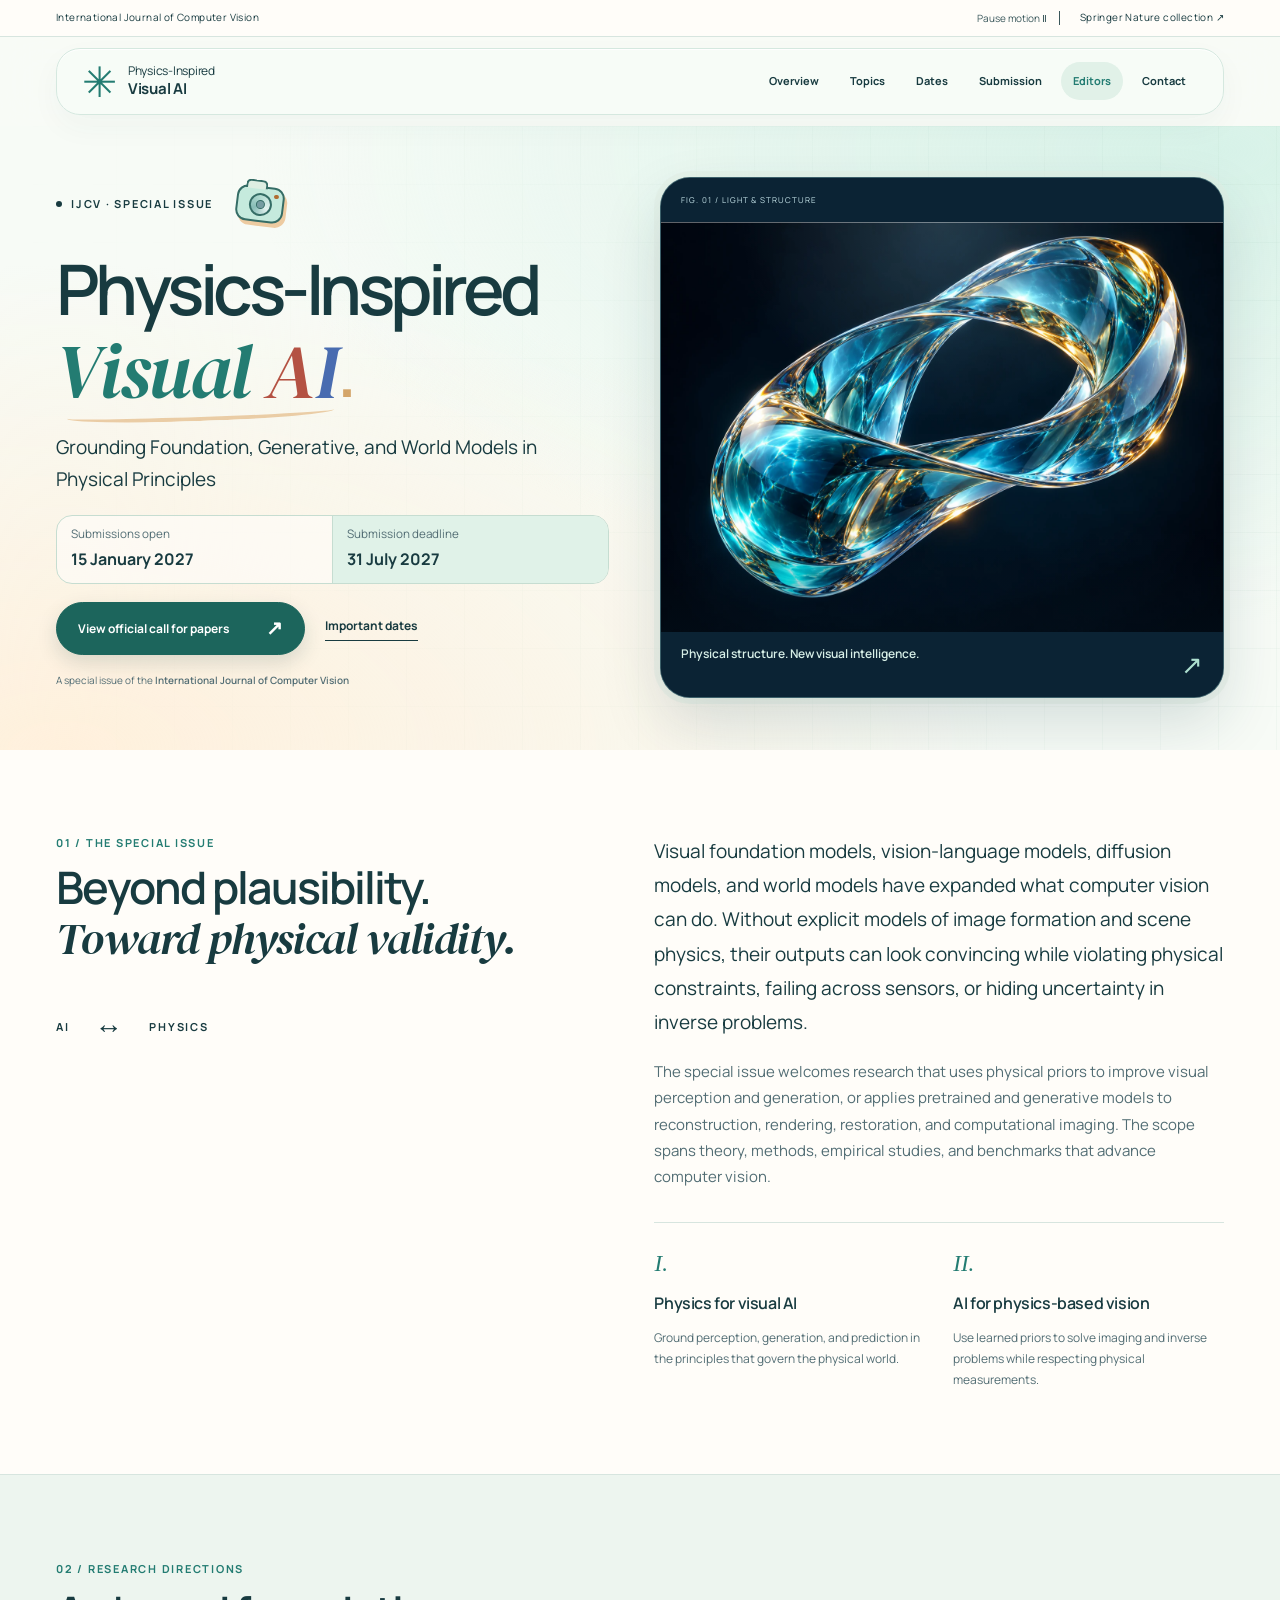
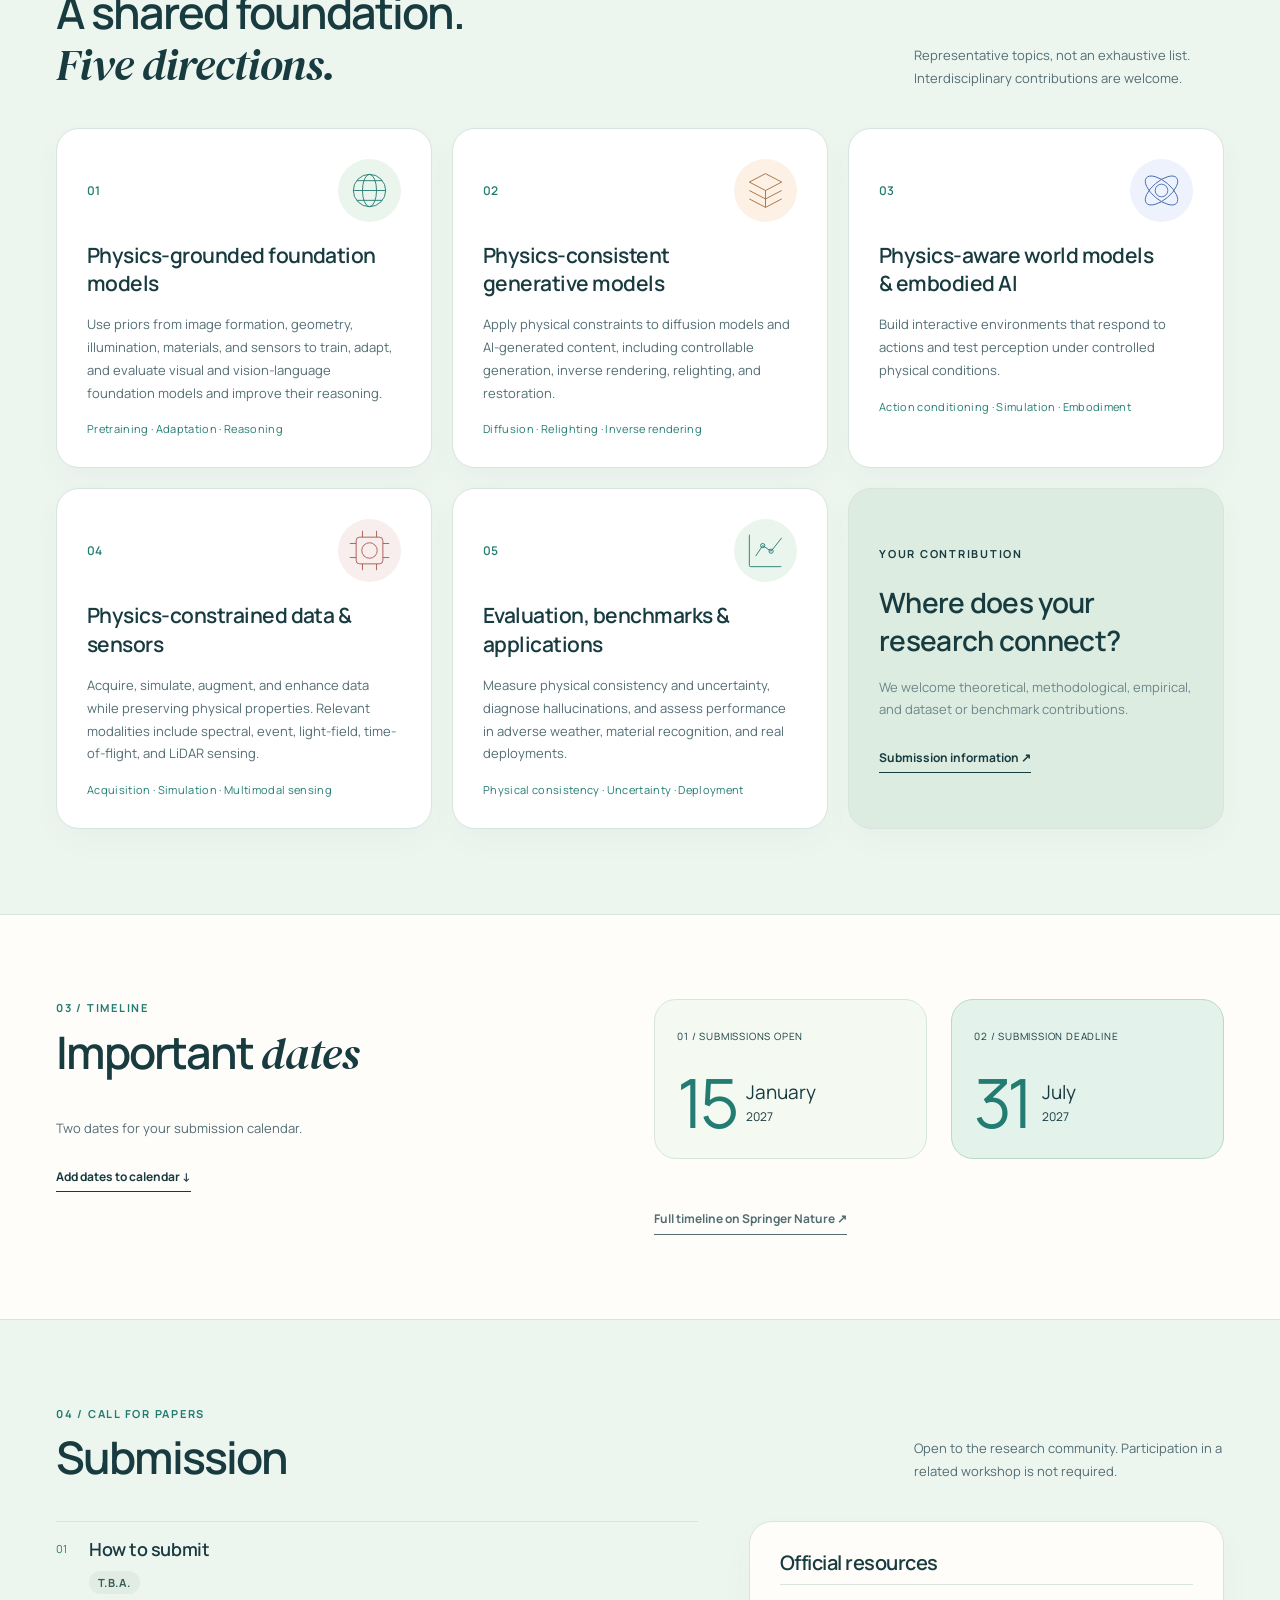
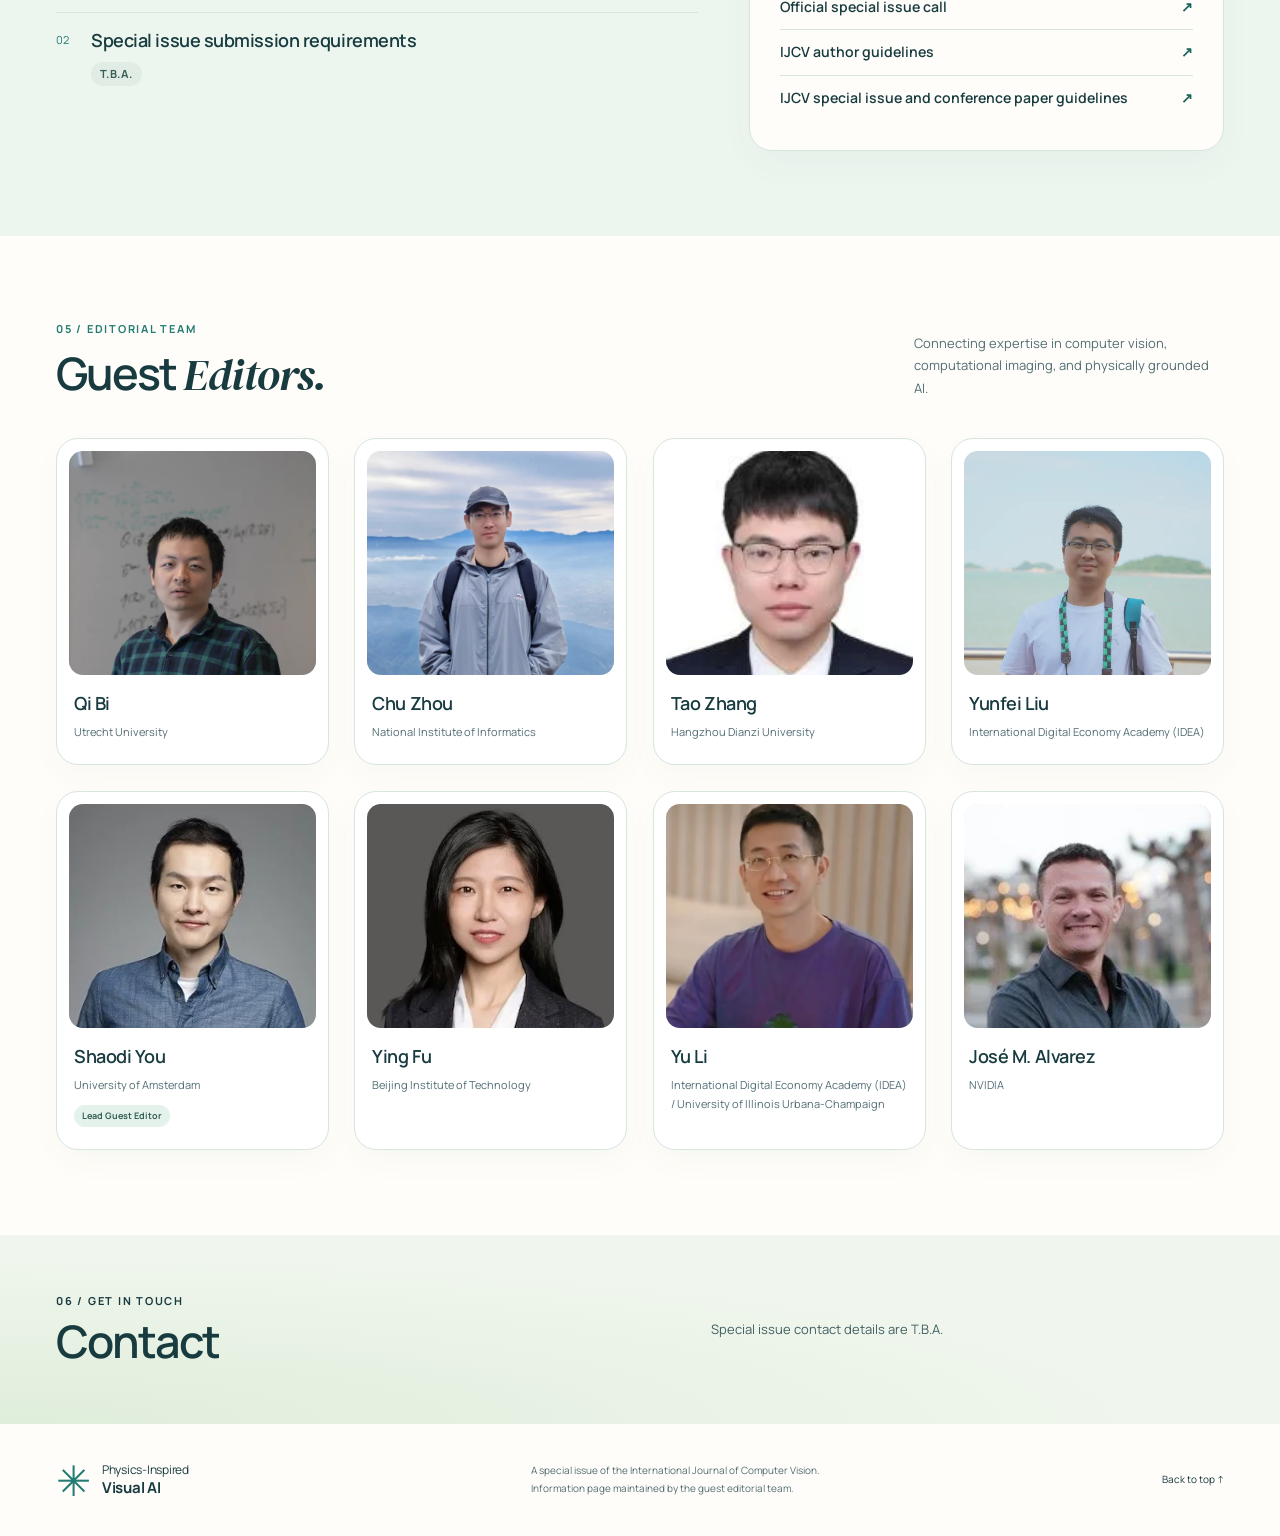
==== commit d831a262: "Update IJCV special issue call and refine Mint homepage Align the scope and submission dates with th" ====
--- a/index.html
+++ b/index.html
@@ -1,17 +1,50 @@
 <!doctype html>
-<html lang="en"><head><meta charset="utf-8"><meta name="viewport" content="width=device-width,initial-scale=1"><meta name="theme-color" content="#f1f8f3"><title>Physics-Inspired Visual AI | IJCV Special Issue</title><meta name="description" content="Grounding Foundation, Generative, and World Models in Physical Principles. An IJCV special issue. Submissions: 15 January–31 May 2027."><meta property="og:title" content="Physics-Inspired Visual AI | IJCV Special Issue"><meta property="og:description" content="Grounding Foundation, Generative, and World Models in Physical Principles. Submission deadline: 31 May 2027."><meta property="og:type" content="website"><link rel="icon" href="assets/si/favicon.svg" type="image/svg+xml"><link rel="stylesheet" href="assets/si/base.css"><link rel="stylesheet" href="assets/style.css"><link rel="stylesheet" href="assets/si/motion.css"><script defer src="assets/si/main.js"></script><script defer src="assets/si/motion.js"></script></head>
+<html lang="en"><head><meta charset="utf-8"><meta name="viewport" content="width=device-width,initial-scale=1"><meta name="theme-color" content="#f1f8f3"><title>Physics-Inspired Visual AI — Grounding Foundation, Generative, and World Models in Physical Principles | IJCV Special Issue</title><meta name="description" content="Grounding Foundation, Generative, and World Models in Physical Principles. An IJCV special issue. Submissions: 15 January–31 July 2027."><meta property="og:title" content="Physics-Inspired Visual AI — Grounding Foundation, Generative, and World Models in Physical Principles | IJCV Special Issue"><meta property="og:description" content="Grounding Foundation, Generative, and World Models in Physical Principles. Submission deadline: 31 July 2027."><meta property="og:type" content="website">
+<link rel="canonical" href="https://ijcv-pivai.github.io/">
+<meta property="og:url" content="https://ijcv-pivai.github.io/">
+<meta property="og:image" content="https://ijcv-pivai.github.io/assets/si/share-card.png">
+<meta property="og:image:width" content="1200">
+<meta property="og:image:height" content="630">
+<meta property="og:image:alt" content="Physics-Inspired Visual AI, an IJCV special issue. Submissions open 15 January and close 31 July 2027.">
+<meta name="twitter:card" content="summary_large_image"><link rel="icon" href="assets/si/favicon.svg" type="image/svg+xml"><link rel="stylesheet" href="assets/si/base.css"><link rel="stylesheet" href="assets/style.css?v=mint-r2"><link rel="stylesheet" href="assets/si/motion.css"><script defer src="assets/si/main.js"></script><script defer src="assets/si/motion.js"></script></head>
 <body class="theme-mint" id="top"><a class="skip-link" href="#main">Skip to content</a><div class="journal-bar"><div class="wrap"><span>International Journal of Computer Vision</span><div class="journal-tools"><button class="motion-toggle" type="button" hidden aria-pressed="false">Pause motion <span aria-hidden="true">Ⅱ</span></button><a href="https://link.springer.com/collections/fbibcijcjg">Springer Nature collection <span aria-hidden="true">↗</span></a></div></div></div><header class="site-header"><span class="reading-progress" aria-hidden="true"></span><div class="wrap nav-row"><a class="brand" href="#top" aria-label="Physics-Inspired Visual AI home"><span class="brand-symbol" aria-hidden="true">✳</span><span>Physics-Inspired<br><strong>Visual AI</strong></span></a><button class="menu-toggle" type="button" aria-expanded="false" aria-controls="main-nav" hidden>Menu <span aria-hidden="true">+</span></button><nav id="main-nav" aria-label="Main navigation"><a href="#overview">Overview</a><a href="#topics">Topics</a><a href="#dates">Dates</a><a href="#submission">Submission</a><a href="#editors">Editors</a><a href="#contact">Contact</a></nav></div></header><main id="main"><section class="hero" aria-labelledby="hero-title"><div class="wrap hero-grid">
       <div class="hero-copy"><div class="hero-kicker"><p class="eyebrow"><span class="status-dot"></span> IJCV · Special Issue</p><span class="camera-buddy" aria-hidden="true"><span class="camera-lens"></span><span class="camera-flash"></span></span></div>
       <h1 id="hero-title" aria-label="Physics-Inspired Visual AI">Physics-Inspired<br><em>Visual <span class="ai-word"><span>A</span><span>I</span></span></em><span class="title-period">.</span></h1>
-      <p class="hero-subtitle">Grounding Foundation, Generative, and World Models in Physical Principles</p><div class="hero-actions"><a class="button" href="#submission">Call for papers <span aria-hidden="true">↗</span></a><a class="text-link" href="https://link.springer.com/collections/fbibcijcjg">Official collection <span aria-hidden="true">↗</span></a></div>
-      <p class="hero-journal">A special issue of the<br><strong>International Journal of Computer Vision</strong></p></div><figure class="hero-art"><div class="art-corner">FIG. 01 / LIGHT & STRUCTURE</div><div class="art-surface" data-depth><img src="assets/images/optical-sculpture-v1.webp" width="1400" height="1050" alt="An abstract glass loop with cyan and amber reflections, an optics-inspired artwork."><span class="optical-glint" aria-hidden="true"></span></div><figcaption><span>Physical structure.<br>New visual intelligence.</span><span class="art-mark" aria-hidden="true">↗</span></figcaption></figure>
+      <p class="hero-subtitle">Grounding Foundation, Generative, and World Models in Physical Principles</p><dl class="hero-dates" aria-label="Submission dates">
+        <div><dt>Submissions open</dt><dd><time datetime="2027-01-15">15 January 2027</time></dd></div>
+        <div><dt>Submission deadline</dt><dd><time datetime="2027-07-31">31 July 2027</time></dd></div>
+      </dl>
+      <div class="hero-actions">
+        <a class="button" href="https://link.springer.com/collections/fbibcijcjg">View official call for papers <span aria-hidden="true">↗</span></a>
+        <a class="text-link" href="#dates">Important dates</a>
+      </div>
+      <p class="hero-journal">A special issue of the <strong>International Journal of Computer Vision</strong></p></div><figure class="hero-art"><div class="art-corner">FIG. 01 / LIGHT & STRUCTURE</div><div class="art-surface" data-depth><img src="assets/images/optical-sculpture-v1.webp" width="1400" height="1050" alt="An abstract glass loop with cyan and amber reflections, an optics-inspired artwork."><span class="optical-glint" aria-hidden="true"></span></div><figcaption><span>Physical structure. New visual intelligence.</span><span class="art-mark" aria-hidden="true">↗</span></figcaption></figure>
     </div></section>
-    <div class="issue-strip"><div class="wrap"><span class="strip-label">Call for papers</span><p>Submissions open <strong>15 January 2027</strong></p><span class="strip-divider" aria-hidden="true">/</span><p>Submission deadline <strong>31 May 2027</strong></p><a href="#dates" aria-label="View important dates">View dates ↗</a></div></div>
 
-    <section class="section overview-section" id="overview"><div class="wrap overview-grid"><div><div class="section-heading"><div><p class="eyebrow">01 / The special issue</p><h2>Beyond plausibility.<br><em>Toward physical validity.</em></h2></div></div><div class="overview-index" aria-hidden="true">AI <span>↔</span> PHYSICS</div></div><div class="overview-copy"><p class="lead">Visual AI is entering an era of powerful foundation, generative, and world models. Yet visual plausibility alone does not guarantee physical validity. This special issue explores how the structure of the physical world can ground what models perceive, generate, and predict.</p><p>We invite research that connects geometry, illumination, reflectance, materials, optics, sensors, and dynamics with large-scale visual learning. In the complementary direction, learned representations and generative priors can advance inverse problems, reconstruction, rendering, restoration, and computational imaging.</p><div class="research-pair"><article><span>I.</span><h3>Physics for visual AI</h3><p>Ground perception, generation, and prediction in the principles that govern the physical world.</p></article><article><span>II.</span><h3>AI for physics-based vision</h3><p>Use learned priors to solve imaging and inverse problems while respecting physical measurements.</p></article></div></div></div></section>
+    <section class="section overview-section" id="overview"><div class="wrap overview-grid"><div><div class="section-heading"><div><p class="eyebrow">01 / The special issue</p><h2>Beyond plausibility.<br><em>Toward physical validity.</em></h2></div></div><div class="overview-index" aria-hidden="true">AI <span>↔</span> PHYSICS</div></div><div class="overview-copy"><p class="lead">Visual foundation models, vision-language models, diffusion models, and world models have expanded what computer vision can do. Without explicit models of image formation and scene physics, their outputs can look convincing while violating physical constraints, failing across sensors, or hiding uncertainty in inverse problems.</p><p>The special issue welcomes research that uses physical priors to improve visual perception and generation, or applies pretrained and generative models to reconstruction, rendering, restoration, and computational imaging. The scope spans theory, methods, empirical studies, and benchmarks that advance computer vision.</p><div class="research-pair"><article><span>I.</span><h3>Physics for visual AI</h3><p>Ground perception, generation, and prediction in the principles that govern the physical world.</p></article><article><span>II.</span><h3>AI for physics-based vision</h3><p>Use learned priors to solve imaging and inverse problems while respecting physical measurements.</p></article></div></div></div></section>
 
-    <section class="section topics-section" id="topics"><div class="wrap"><div class="section-heading"><div><p class="eyebrow">02 / Research directions</p><h2>A shared foundation.<br><em>Five directions.</em></h2></div><p class=section-note>Representative topics, not an exhaustive list. Interdisciplinary contributions are welcome.</p></div><div class="topic-grid"><article class="topic"><div class="topic-top"><span class="topic-number">01</span><svg viewBox="0 0 64 64" fill="none" stroke="currentColor" stroke-width="1.3" aria-hidden="true"><circle cx="32" cy="32" r="23"/><ellipse cx="32" cy="32" rx="10" ry="23"/><path d="M9 32h46M14 18h36M14 46h36"/></svg></div><div class="topic-copy"><h3>Physics-grounded foundation models</h3><p>Physical priors for visual and vision-language foundation models; geometric and photometric reasoning; robust representations grounded in image formation.</p><span class="topic-tags">Representation · Reasoning · Robustness</span></div></article><article class="topic"><div class="topic-top"><span class="topic-number">02</span><svg viewBox="0 0 64 64" fill="none" stroke="currentColor" stroke-width="1.3" aria-hidden="true"><path d="m9 20 23-12 23 12-23 12Zm0 12 23 12 23-12M9 44l23 12 23-12M32 32v24"/></svg></div><div class="topic-copy"><h3>Physics-consistent generative models</h3><p>Physically valid image, video, and 3D generation; controllable illumination and materials; generative priors for inverse rendering and reconstruction.</p><span class="topic-tags">Generation · Inverse problems · Control</span></div></article><article class="topic"><div class="topic-top"><span class="topic-number">03</span><svg viewBox="0 0 64 64" fill="none" stroke="currentColor" stroke-width="1.3" aria-hidden="true"><circle cx="32" cy="32" r="9"/><ellipse cx="32" cy="32" rx="28" ry="13" transform="rotate(-40 32 32)"/><ellipse cx="32" cy="32" rx="28" ry="13" transform="rotate(40 32 32)"/></svg></div><div class="topic-copy"><h3>Physics-aware world models &amp; embodied AI</h3><p>Learning and predicting physical dynamics; consistent scene representations; perception and simulation that support interaction with the physical world.</p><span class="topic-tags">Dynamics · Simulation · Embodiment</span></div></article><article class="topic"><div class="topic-top"><span class="topic-number">04</span><svg viewBox="0 0 64 64" fill="none" stroke="currentColor" stroke-width="1.3" aria-hidden="true"><rect x="13" y="13" width="38" height="38" rx="5"/><circle cx="32" cy="32" r="11"/><path d="M22 4v9M42 4v9M22 51v9M42 51v9M4 22h9M4 42h9M51 22h9M51 42h9"/></svg></div><div class="topic-copy"><h3>Physics-constrained data &amp; sensors</h3><p>Sensor-aware learning and acquisition; computational imaging; physically grounded synthetic data; multimodal sensing and measurement consistency.</p><span class="topic-tags">Sensing · Data · Computational imaging</span></div></article><article class="topic"><div class="topic-top"><span class="topic-number">05</span><svg viewBox="0 0 64 64" fill="none" stroke="currentColor" stroke-width="1.3" aria-hidden="true"><path d="M9 8v47h47M18 40l10-15 12 8 15-19"/><circle cx="28" cy="25" r="3"/><circle cx="40" cy="33" r="3"/></svg></div><div class="topic-copy"><h3>Evaluation, benchmarks &amp; applications</h3><p>Measuring physical validity beyond perceptual quality; diagnostic benchmarks, reproducible evaluation, and applications that test robustness and generalization.</p><span class="topic-tags">Physical validity · Benchmarks · Applications</span></div></article><aside class="topic invitation"><span class="eyebrow">Your contribution</span><h3>Where does your<br>research connect?</h3><p>We welcome theoretical, methodological, empirical, and dataset or benchmark contributions.</p><a class="text-link" href="#submission">Prepare your paper <span aria-hidden="true">↗</span></a></aside></div></div></section>
-    <section class="section dates-section" id="dates"><div class="wrap dates-grid"><div><div class="section-heading"><div><p class="eyebrow">03 / Important dates</p><h2>Make room for<br><em>your next idea.</em></h2></div></div><p>Two dates for your submission calendar.</p><a class="text-link" href="assets/si/submission-dates.ics" download>Add dates to calendar <span aria-hidden="true">↓</span></a></div><div class="date-list"><article class="date-item"><span class="date-label">01 / Submissions open</span><time datetime="2027-01-15"><span class="date-day">15</span><span>January<small>2027</small></span></time></article><article class="date-item deadline"><span class="date-label">02 / Submission deadline</span><time datetime="2027-05-31"><span class="date-day">31</span><span>May<small>2027</small></span></time></article><p class="date-footnote">Accepted articles are published online on a rolling basis. Consult the official collection for any schedule updates.</p></div></div></section>
-    <section class="section submission-section" id="submission"><div class="wrap"><div class="section-heading"><div><p class="eyebrow">04 / Call for papers</p><h2>Bring physics<br><em>into the picture.</em></h2></div><p class=section-note>Open to the research community. Participation in a related workshop is not required.</p></div><div class="submission-grid"><div class="submission-main"><p class="lead">We seek original research that makes visual intelligence more controllable, robust, interpretable, and physically valid.</p><ol class="submission-steps"><li><span>01</span><div><h3>Prepare your manuscript</h3><p>Follow the <a href="https://link.springer.com/journal/11263/submission-guidelines">IJCV submission guidelines</a>. State your physical assumptions, explain how physical validity is evaluated, and discuss limitations.</p></div></li><li><span>02</span><div><h3>Select the special issue</h3><p>Submit through IJCV Editorial Manager and choose the article type below.</p><div class="article-type"><code>SI: Physics-Inspired Visual AI</code><button class="copy-button" type="button" data-copy="SI: Physics-Inspired Visual AI" hidden aria-label="Copy special issue article type">Copy</button></div><span class="copy-status" role="status"></span></div></li><li><span>03</span><div><h3>Submit for independent review</h3><p>All submissions undergo the journal’s peer-review process. Acceptance is based on scientific quality, relevance, and the strength of the contribution.</p></div></li></ol><div class="submission-actions"><a class="button" href="https://www.editorialmanager.com/visi/">IJCV Editorial Manager <span aria-hidden="true">↗</span></a><a class="text-link" href="https://link.springer.com/journal/11263/submission-guidelines">Author guidelines ↗</a></div><p class="small">Special-issue submissions open on 15 January 2027.</p></div><aside class="submission-aside"><p class="eyebrow">Before you submit</p><h3>A few essentials.</h3><details open><summary>Originality & prior publications</summary><p>Work must not be under consideration elsewhere. Extensions of conference or workshop papers must clearly cite the earlier version, explain the new contributions, and meet IJCV requirements. Extended papers should contain at least 30% additional scientific contribution. Consult the official collection and author guidelines for the full requirements.</p></details><details><summary>Physical validity & reproducibility</summary><p>Describe the physical assumptions and constraints, provide evidence of physical validity, and report failure cases and limitations. Include the data availability statement required by IJCV.</p></details><details><summary>Guest-editor submissions</summary><p>Guest Editors may not submit manuscripts to this special issue.</p></details><details><summary>Publication format</summary><p>This is an online collection. Accepted articles are published on a rolling basis after production, rather than waiting for the entire collection to be complete.</p></details><a class="text-link" href="https://link.springer.com/collections/fbibcijcjg">Read the official call ↗</a></aside></div></div></section>
-    <section class="section editors-section" id="editors"><div class="wrap"><div class="section-heading"><div><p class="eyebrow">05 / Editorial team</p><h2>Guest <em>Editors.</em></h2></div><p class=section-note>Connecting expertise in computer vision, computational imaging, and physically grounded AI.</p></div><div class="editor-grid"><article class="editor"><a class="portrait" href="https://www.uu.nl/medewerkers/QBi" aria-label="Qi Bi — profile"><img src="assets/si/people/qi-bi.jpg" width="320" height="320" alt="Portrait of Qi Bi" loading="lazy"></a><div class="editor-info"><h3><a href="https://www.uu.nl/medewerkers/QBi">Qi Bi<span aria-hidden="true"> ↗</span></a></h3><p>Utrecht University</p></div></article><article class="editor"><a class="portrait" href="https://fourson.github.io/" aria-label="Chu Zhou — profile"><img src="assets/si/people/chu-zhou.jpg" width="320" height="320" alt="Portrait of Chu Zhou" loading="lazy"></a><div class="editor-info"><h3><a href="https://fourson.github.io/">Chu Zhou<span aria-hidden="true"> ↗</span></a></h3><p>National Institute of Informatics</p></div></article><article class="editor"><a class="portrait" href="https://faculty.hdu.edu.cn/txgxxy/zt2/main.htm" aria-label="Tao Zhang — profile"><img src="assets/si/people/tao-zhang.jpg" width="320" height="320" alt="Portrait of Tao Zhang" loading="lazy"></a><div class="editor-info"><h3><a href="https://faculty.hdu.edu.cn/txgxxy/zt2/main.htm">Tao Zhang<span aria-hidden="true"> ↗</span></a></h3><p>Hangzhou Dianzi University</p></div></article><article class="editor"><a class="portrait" href="https://liuyunfei.net/" aria-label="Yunfei Liu — profile"><img src="assets/si/people/yunfei-liu.png" width="320" height="320" alt="Portrait of Yunfei Liu" loading="lazy"></a><div class="editor-info"><h3><a href="https://liuyunfei.net/">Yunfei Liu<span aria-hidden="true"> ↗</span></a></h3><p>International Digital Economy Academy (IDEA)</p></div></article><article class="editor"><a class="portrait" href="https://youshaodi.github.io/" aria-label="Shaodi You — profile"><img src="assets/si/people/shaodi-you.jpg" width="320" height="320" alt="Portrait of Shaodi You" loading="lazy"></a><div class="editor-info"><h3><a href="https://youshaodi.github.io/">Shaodi You<span aria-hidden="true"> ↗</span></a></h3><p>University of Amsterdam</p><span class=editor-role>Lead Guest Editor</span></div></article><article class="editor"><a class="portrait" href="https://ying-fu.github.io/" aria-label="Ying Fu — profile"><img src="assets/si/people/ying-fu.jpg" width="320" height="320" alt="Portrait of Ying Fu" loading="lazy"></a><div class="editor-info"><h3><a href="https://ying-fu.github.io/">Ying Fu<span aria-hidden="true"> ↗</span></a></h3><p>Beijing Institute of Technology</p></div></article><article class="editor"><a class="portrait" href="https://yu-li.github.io/" aria-label="Yu Li — profile"><img src="assets/si/people/yu-li.jpg" width="320" height="320" alt="Portrait of Yu Li" loading="lazy"></a><div class="editor-info"><h3><a href="https://yu-li.github.io/">Yu Li<span aria-hidden="true"> ↗</span></a></h3><p>International Digital Economy Academy (IDEA) / University of Illinois Urbana-Champaign</p></div></article><article class="editor"><a class="portrait" href="https://research.nvidia.com/labs/lpr/author/jose-m.-alvarez/" aria-label="José M. Alvarez — profile"><img src="assets/si/people/jose-alvarez.jpg" width="320" height="320" alt="Portrait of José M. Alvarez" loading="lazy"></a><div class="editor-info"><h3><a href="https://research.nvidia.com/labs/lpr/author/jose-m.-alvarez/">José M. Alvarez<span aria-hidden="true"> ↗</span></a></h3><p>NVIDIA</p></div></article></div></div></section>
-    <section class="contact-section" id="contact"><div class="wrap contact-grid"><div><p class="eyebrow">06 / Get in touch</p><h2>A question<br><em>worth exploring?</em></h2><p>For questions about scope and submissions,<br>contact the guest editorial team.</p></div><div class="contact-list"><a href="mailto:s.you@uva.nl"><span class="contact-role">Primary contact · Lead Guest Editor</span><span class="contact-name">Shaodi You <span aria-hidden="true">↗</span></span><span>s.you@uva.nl</span></a><a href="mailto:q.bi@uu.nl"><span class="contact-role">Secondary contact</span><span class="contact-name">Qi Bi <span aria-hidden="true">↗</span></span><span>q.bi@uu.nl</span></a></div></div></section></main><footer><div class="wrap footer-main"><a class="brand" href="#top"><span class="brand-symbol" aria-hidden="true">✳</span><span>Physics-Inspired<br><strong>Visual AI</strong></span></a><p>A special issue of the International Journal of Computer Vision.<br>Information page maintained by the guest editorial team.</p><a href="#top">Back to top ↑</a></div><div class="wrap design-switch"><a href="https://github.com/IJCV-PIVAI/ijcv-pivai.github.io">Source & style branches ↗</a><nav aria-label="Style source branches"><a href="https://github.com/IJCV-PIVAI/ijcv-pivai.github.io/tree/main">Mint</a><a href="https://github.com/IJCV-PIVAI/ijcv-pivai.github.io/tree/codex/style-warm">Warm</a><a href="https://github.com/IJCV-PIVAI/ijcv-pivai.github.io/tree/codex/style-blue">Blue</a></nav><span>IJCV SPECIAL ISSUE / 2027</span></div></footer></body></html>
+    <section class="section topics-section" id="topics"><div class="wrap"><div class="section-heading"><div><p class="eyebrow">02 / Research directions</p><h2>A shared foundation.<br><em>Five directions.</em></h2></div><p class=section-note>Representative topics, not an exhaustive list. Interdisciplinary contributions are welcome.</p></div><div class="topic-grid"><article class="topic"><div class="topic-top"><span class="topic-number">01</span><svg viewBox="0 0 64 64" fill="none" stroke="currentColor" stroke-width="1.3" aria-hidden="true"><circle cx="32" cy="32" r="23"/><ellipse cx="32" cy="32" rx="10" ry="23"/><path d="M9 32h46M14 18h36M14 46h36"/></svg></div><div class="topic-copy"><h3>Physics-grounded foundation models</h3><p>Use priors from image formation, geometry, illumination, materials, and sensors to train, adapt, and evaluate visual and vision-language foundation models and improve their reasoning.</p><span class="topic-tags">Pretraining · Adaptation · Reasoning</span></div></article><article class="topic"><div class="topic-top"><span class="topic-number">02</span><svg viewBox="0 0 64 64" fill="none" stroke="currentColor" stroke-width="1.3" aria-hidden="true"><path d="m9 20 23-12 23 12-23 12Zm0 12 23 12 23-12M9 44l23 12 23-12M32 32v24"/></svg></div><div class="topic-copy"><h3>Physics-consistent generative models</h3><p>Apply physical constraints to diffusion models and AI-generated content, including controllable generation, inverse rendering, relighting, and restoration.</p><span class="topic-tags">Diffusion · Relighting · Inverse rendering</span></div></article><article class="topic"><div class="topic-top"><span class="topic-number">03</span><svg viewBox="0 0 64 64" fill="none" stroke="currentColor" stroke-width="1.3" aria-hidden="true"><circle cx="32" cy="32" r="9"/><ellipse cx="32" cy="32" rx="28" ry="13" transform="rotate(-40 32 32)"/><ellipse cx="32" cy="32" rx="28" ry="13" transform="rotate(40 32 32)"/></svg></div><div class="topic-copy"><h3>Physics-aware world models &amp; embodied AI</h3><p>Build interactive environments that respond to actions and test perception under controlled physical conditions.</p><span class="topic-tags">Action conditioning · Simulation · Embodiment</span></div></article><article class="topic"><div class="topic-top"><span class="topic-number">04</span><svg viewBox="0 0 64 64" fill="none" stroke="currentColor" stroke-width="1.3" aria-hidden="true"><rect x="13" y="13" width="38" height="38" rx="5"/><circle cx="32" cy="32" r="11"/><path d="M22 4v9M42 4v9M22 51v9M42 51v9M4 22h9M4 42h9M51 22h9M51 42h9"/></svg></div><div class="topic-copy"><h3>Physics-constrained data &amp; sensors</h3><p>Acquire, simulate, augment, and enhance data while preserving physical properties. Relevant modalities include spectral, event, light-field, time-of-flight, and LiDAR sensing.</p><span class="topic-tags">Acquisition · Simulation · Multimodal sensing</span></div></article><article class="topic"><div class="topic-top"><span class="topic-number">05</span><svg viewBox="0 0 64 64" fill="none" stroke="currentColor" stroke-width="1.3" aria-hidden="true"><path d="M9 8v47h47M18 40l10-15 12 8 15-19"/><circle cx="28" cy="25" r="3"/><circle cx="40" cy="33" r="3"/></svg></div><div class="topic-copy"><h3>Evaluation, benchmarks &amp; applications</h3><p>Measure physical consistency and uncertainty, diagnose hallucinations, and assess performance in adverse weather, material recognition, and real deployments.</p><span class="topic-tags">Physical consistency · Uncertainty · Deployment</span></div></article><aside class="topic invitation"><span class="eyebrow">Your contribution</span><h3>Where does your<br>research connect?</h3><p>We welcome theoretical, methodological, empirical, and dataset or benchmark contributions.</p><a class="text-link" href="#submission">Submission information <span aria-hidden="true">↗</span></a></aside></div></div></section>
+    <section class="section dates-section" id="dates"><div class="wrap dates-grid"><div><div class="section-heading"><div><p class="eyebrow">03 / Timeline</p><h2>Important <em>dates</em></h2></div></div><p>Two dates for your submission calendar.</p><a class="text-link" href="assets/si/submission-dates.ics" download>Add dates to calendar <span aria-hidden="true">↓</span></a></div><div class="date-list"><article class="date-item"><span class="date-label">01 / Submissions open</span><time datetime="2027-01-15"><span class="date-day">15</span><span>January<small>2027</small></span></time></article><article class="date-item deadline"><span class="date-label">02 / Submission deadline</span><time datetime="2027-07-31"><span class="date-day">31</span><span>July<small>2027</small></span></time></article><p class="date-footnote"><a class="text-link" href="https://link.springer.com/collections/fbibcijcjg">Full timeline on Springer Nature <span aria-hidden="true">↗</span></a></p></div></div></section>
+    <section class="section submission-section" id="submission"><div class="wrap"><div class="section-heading"><div><p class="eyebrow">04 / Call for papers</p><h2>Submission</h2></div><p class=section-note>Open to the research community. Participation in a related workshop is not required.</p></div><div class="submission-grid">
+  <div class="submission-main">
+    <ol class="submission-steps">
+      <li><span>01</span><div><h3>How to submit</h3><p class="submission-status">T.B.A.</p></div></li>
+      <li><span>02</span><div><h3>Special issue submission requirements</h3><p class="submission-status">T.B.A.</p></div></li>
+    </ol>
+  </div>
+  <aside class="submission-aside">
+    <h3>Official resources</h3>
+    <ul class="resource-links">
+      <li><a href="https://link.springer.com/collections/fbibcijcjg">Official special issue call <span aria-hidden="true">↗</span></a></li>
+      <li><a href="https://link.springer.com/journal/11263/submission-guidelines">IJCV author guidelines <span aria-hidden="true">↗</span></a></li>
+      <li><a href="https://link.springer.com/journal/11263/updates/17308948">IJCV special issue and conference paper guidelines <span aria-hidden="true">↗</span></a></li>
+    </ul>
+  </aside>
+</div></div></section>
+    <section class="section editors-section" id="editors"><div class="wrap"><div class="section-heading"><div><p class="eyebrow">05 / Editorial team</p><h2>Guest <em>Editors.</em></h2></div><p class=section-note>Connecting expertise in computer vision, computational imaging, and physically grounded AI.</p></div><div class="editor-grid"><article class="editor"><div class="portrait"><img src="assets/si/people/qi-bi.webp" width="640" height="640" alt="Portrait of Qi Bi" loading="lazy"></div><div class="editor-info"><h3>Qi Bi</h3><p>Utrecht University</p></div></article><article class="editor"><div class="portrait"><img src="assets/si/people/chu-zhou.webp" width="640" height="640" alt="Portrait of Chu Zhou" loading="lazy"></div><div class="editor-info"><h3>Chu Zhou</h3><p>National Institute of Informatics</p></div></article><article class="editor"><div class="portrait"><img src="assets/si/people/tao-zhang.webp" width="160" height="239" alt="Portrait of Tao Zhang" loading="lazy"></div><div class="editor-info"><h3>Tao Zhang</h3><p>Hangzhou Dianzi University</p></div></article><article class="editor"><div class="portrait"><img src="assets/si/people/yunfei-liu.webp" width="493" height="640" alt="Portrait of Yunfei Liu" loading="lazy"></div><div class="editor-info"><h3>Yunfei Liu</h3><p>International Digital Economy Academy (IDEA)</p></div></article><article class="editor"><div class="portrait"><img src="assets/si/people/shaodi-you.webp" width="263" height="369" alt="Portrait of Shaodi You" loading="lazy"></div><div class="editor-info"><h3>Shaodi You</h3><p>University of Amsterdam</p><span class=editor-role>Lead Guest Editor</span></div></article><article class="editor"><div class="portrait"><img src="assets/si/people/ying-fu.webp" width="292" height="294" alt="Portrait of Ying Fu" loading="lazy"></div><div class="editor-info"><h3>Ying Fu</h3><p>Beijing Institute of Technology</p></div></article><article class="editor"><div class="portrait"><img src="assets/si/people/yu-li.webp" width="527" height="527" alt="Portrait of Yu Li" loading="lazy"></div><div class="editor-info"><h3>Yu Li</h3><p>International Digital Economy Academy (IDEA) / University of Illinois Urbana-Champaign</p></div></article><article class="editor"><div class="portrait"><img src="assets/si/people/jose-alvarez.webp" width="218" height="218" alt="Portrait of José M. Alvarez" loading="lazy"></div><div class="editor-info"><h3>José M. Alvarez</h3><p>NVIDIA</p></div></article></div></div></section>
+    <section class="contact-section" id="contact">
+  <div class="wrap contact-grid">
+    <div><p class="eyebrow">06 / Get in touch</p><h2>Contact</h2></div>
+    <div class="contact-list"><p>Special issue contact details are T.B.A.</p></div>
+  </div>
+</section></main><footer><div class="wrap footer-main"><a class="brand" href="#top"><span class="brand-symbol" aria-hidden="true">✳</span><span>Physics-Inspired<br><strong>Visual AI</strong></span></a><p>A special issue of the International Journal of Computer Vision.<br>Information page maintained by the guest editorial team.</p><a href="#top">Back to top ↑</a></div></footer></body></html>
--- a/assets/style.css
+++ b/assets/style.css
@@ -1,5 +1,197 @@
-/* Blue: retain the original compact conference layout, blue bands and red initials. */
-.theme-blue{--paper:#fff;--ink:#2c2c2c;--muted:#57616d;--line:#dce4ee;--accent:#4867c0;--tint:#f0f2f6;--body:Arial,Helvetica,sans-serif;--display:Arial,Helvetica,sans-serif;--measure:1120px;font-size:17px;line-height:1.65}.theme-blue .wrap{width:min(1120px,calc(100% - 50px))}.theme-blue h1,.theme-blue h2,.theme-blue h3{font-weight:500;letter-spacing:0}.theme-blue em{font-family:inherit;font-style:normal}.theme-blue .journal-bar{background:#fff;color:#5c6770;border-color:#e9eef2}.theme-blue .site-header{background:#f3f7f9;border-block:1px solid #e9eef2}.theme-blue .nav-row{min-height:64px;justify-content:center}.theme-blue .site-header .brand{display:none}.theme-blue #main-nav{gap:0;align-self:stretch}.theme-blue #main-nav a{display:flex;align-items:center;font-size:16px;padding:0 24px;color:#4c4c4c;font-weight:500}.theme-blue #main-nav a:after{display:none}.theme-blue #main-nav a:hover,.theme-blue #main-nav a[aria-current]{color:#fff;background:linear-gradient(90deg,#4867c0,#329fec)}.theme-blue .hero{color:#fff;background:radial-gradient(circle at 78% 42%,#ffffff38 0 7%,transparent 8%),radial-gradient(circle at 78% 42%,transparent 16%,#508cdc59 17% 26%,transparent 27%),radial-gradient(circle at 78% 42%,transparent 34%,#b4285047 35% 46%,transparent 47%),linear-gradient(100deg,#080c18d1,#080c1859 48%,#080c188c),#10182c;min-height:490px;display:flex;align-items:center;padding:65px 0;isolation:isolate}.theme-blue .blue-kicker{font-size:15px;line-height:1.5;font-weight:700;margin-bottom:16px}.theme-blue .hero h1{font-size:clamp(40px,4.4vw,58px);line-height:1.18;max-width:18ch;margin-bottom:18px}.theme-blue .hero h1 span{color:#ff4b4b}.theme-blue .hero-subtitle{font-size:23px;line-height:1.5;max-width:670px;color:#fff;margin:0}.theme-blue .hero-deck{font-size:15px;line-height:1.8;max-width:630px;color:#e1e8f2;margin-top:18px}.theme-blue .hero-actions{margin-top:27px;gap:14px}.theme-blue .button{border:0;border-radius:0;background:linear-gradient(90deg,#4867c0,#329fec);color:#fff;padding:12px 20px;font-size:14px}.theme-blue .hero .text-link{border:1px solid #ffffffb3;padding:11px 20px;font-size:14px;color:#fff}.theme-blue .button:hover{background:linear-gradient(90deg,#3858b0,#168ddd)}.theme-blue .issue-strip{background:#f3f7f9;border-top:0;border-bottom:1px solid #dfe7ef}.theme-blue .issue-strip .wrap{padding-block:15px}.theme-blue .section{padding:40px 0 12px}.theme-blue .section-heading{display:block;margin-bottom:22px}.theme-blue .section-heading .eyebrow{font-size:12px;letter-spacing:.06em;color:#4867c0;margin-bottom:7px}.theme-blue h2{font-size:31px;line-height:1.25}.theme-blue .section-note{max-width:800px;font-size:15px;margin-top:12px}.theme-blue .overview-layout{display:grid;grid-template-columns:1.5fr 1fr;gap:32px}.theme-blue .overview-body>p{font-size:16px;line-height:1.85;color:#444}.theme-blue .overview-body .lead{font-size:17px;color:#333}.theme-blue .issue-details{align-self:start;background:#f0f2f6;border-top:4px solid #4867c0;padding:22px}.theme-blue .issue-details h3{font-size:21px;color:#24448f;margin-bottom:15px}.theme-blue .issue-details dl{margin:0 0 18px}.theme-blue .issue-details dl>div{display:grid;grid-template-columns:83px 1fr;gap:10px;border-top:1px solid #d5dce6;padding:12px 0;font-size:14px}.theme-blue .issue-details dt{font-weight:600}.theme-blue .issue-details dd{margin:0;overflow-wrap:anywhere}.theme-blue .research-pair{margin-top:24px;padding-top:24px;gap:22px}.theme-blue .research-pair h3{font-size:18px;color:#3454a4}.theme-blue .research-pair p{font-size:14px}.theme-blue .topics-section{background:white;border:0}.theme-blue .topic-grid{grid-template-columns:1fr 1fr;background:none;border:0;gap:20px}.theme-blue .topic{background:#f0f2f6;border:0;border-radius:0;padding:23px}.theme-blue .topic-top{margin-bottom:16px}.theme-blue .topic-number{font-size:15px;color:#4867c0;font-weight:700}.theme-blue .topic svg{width:35px;height:35px}.theme-blue .topic h3{font-size:23px;line-height:1.3;max-width:none;color:#2d4f9c}.theme-blue .topic p{font-size:15px;line-height:1.7}.theme-blue .topic-tags{font-size:11px}.theme-blue .invitation{background:#e4ecfa;color:#24448f;border-left:4px solid #4867c0}.theme-blue .invitation p{color:#455c7e}.theme-blue .dates-grid{grid-template-columns:1fr 1.2fr;gap:35px;border-top:1px solid var(--line);padding-top:28px}.theme-blue .date-item{border-top:3px solid #4867c0;background:#f0f2f6;padding:20px}.theme-blue .date-item time{font-size:20px;gap:13px}.theme-blue .date-day{font-size:62px;font-weight:500;color:#4867c0}.theme-blue .date-label{font-size:10px}.theme-blue .date-footnote{font-size:12px}.theme-blue .dates-grid>div>p{font-size:15px}.theme-blue .submission-section{background:#fff;border:0}.theme-blue .submission-grid{grid-template-columns:1.4fr 1fr;gap:35px}.theme-blue .submission-main .lead{font-size:17px}.theme-blue .submission-steps h3{font-size:20px}.theme-blue .submission-steps p{font-size:15px}.theme-blue .submission-aside{background:#f0f2f6;border:0;border-top:4px solid #4867c0;padding:25px}.theme-blue .submission-aside>h3{font-size:24px}.theme-blue .submission-aside summary{font-size:14px}.theme-blue .submission-aside details p{font-size:14px}.theme-blue .text-link{font-size:14px;color:#3454a4}.theme-blue .editor-grid{grid-template-columns:repeat(3,minmax(0,1fr));gap:22px}.theme-blue .editor{background:#fff;border:1px solid #dce4ee;border-top:3px solid #4867c0;border-radius:10px;box-shadow:0 3px 12px #2648780a;padding:26px 22px;display:flex;flex-direction:column;align-items:center;text-align:center}.theme-blue .portrait{width:112px;height:112px;aspect-ratio:1;border-radius:10px;flex-shrink:0;box-shadow:0 0 0 1px #26384e12}.theme-blue .portrait img{filter:none;object-position:center 22%}.theme-blue .editor-info{padding-top:18px}.theme-blue .editor h3{font-size:19px;color:#24448f}.theme-blue .editor p{font-size:13px;max-width:280px;line-height:1.6}.theme-blue .editor-role{color:#4867c0;font-size:11px}.theme-blue .editors-section{padding-bottom:50px}.theme-blue .contact-section{background:#f0f2f6;border-top:1px solid #dce4ee;color:#2c2c2c;padding:38px 0}.theme-blue .contact-grid{grid-template-columns:1fr 1.1fr;gap:45px}.theme-blue .contact-grid h2{font-size:29px}.theme-blue .contact-grid p:not(.eyebrow){font-size:15px}.theme-blue .contact-list a{border-color:#c9d2df;color:#3454a4}.theme-blue .contact-role{color:#526378;font-size:10px;opacity:1}.theme-blue .contact-name{font-size:23px}.theme-blue footer{background:#f8fafb}.theme-blue .legacy-brand{font-size:20px;font-weight:700;color:#4867c0}.theme-blue .legacy-brand small{font-size:12px;color:#5c6770}.theme-blue .footer-main p{font-size:12px}
-@media(max-width:900px){.theme-blue .overview-layout,.theme-blue .submission-grid,.theme-blue .dates-grid{grid-template-columns:1fr}.theme-blue .editor-grid{grid-template-columns:1fr 1fr}}
-@media(max-width:800px){.theme-blue .wrap{width:calc(100% - 40px)}.theme-blue .nav-row{justify-content:space-between;min-height:64px}.theme-blue .site-header .brand{display:flex}.theme-blue #main-nav.is-open{background:white;left:-20px;right:-20px}.theme-blue #main-nav.is-open a{padding:12px 14px}.theme-blue .hero{min-height:450px;padding:45px 0}.theme-blue .hero h1{font-size:48px}.theme-blue .hero-subtitle{font-size:21px}.theme-blue h2{font-size:28px}.theme-blue .contact-grid{gap:30px}}
-@media(max-width:580px){.theme-blue .hero{padding:35px 0 40px;min-height:0}.theme-blue .blue-kicker{font-size:13px;max-width:290px}.theme-blue .hero h1{font-size:clamp(37px,9vw,49px)}.theme-blue .hero-subtitle{font-size:19px}.theme-blue .hero-deck{font-size:14px}.theme-blue .hero-actions{gap:12px}.theme-blue .button,.theme-blue .hero .text-link{font-size:12px;padding:11px 15px}.theme-blue .section{padding:32px 0 6px}.theme-blue .topic-grid{grid-template-columns:1fr;gap:16px}.theme-blue .topic h3{font-size:22px}.theme-blue .editor-grid{grid-template-columns:1fr;gap:16px}.theme-blue .editor{flex-direction:row;text-align:left;gap:18px;padding:20px}.theme-blue .portrait{width:82px;height:82px}.theme-blue .editor-info{padding:0}.theme-blue .editor p{font-size:12px}.theme-blue .date-item{padding:16px 12px}.theme-blue .date-item time{gap:10px;font-size:17px}.theme-blue .date-day{font-size:53px}.theme-blue .date-label{font-size:9px}.theme-blue .date-list{gap:12px}.theme-blue .contact-grid{grid-template-columns:1fr}.theme-blue .editors-section{padding-bottom:38px}}
+/* Mint: preserve the original playful, rounded optical-glass direction. */
+.theme-mint{--paper:#fffdf9;--ink:#183b40;--muted:#526d74;--line:#d7e5df;--accent:#237c72;--tint:#edf5ef}.theme-mint .hero{background:radial-gradient(ellipse at 95% 4%,#d7f2e8,transparent 56%),radial-gradient(ellipse at 5% 100%,#fff0dc,transparent 55%),#f7fbf6;isolation:isolate}.theme-mint .hero:before{content:'';position:absolute;inset:0;background-image:linear-gradient(#a3c9b715 1px,transparent 1px),linear-gradient(90deg,#a3c9b715 1px,transparent 1px);background-size:58px 58px;mask-image:linear-gradient(90deg,transparent,#000);z-index:-1}.theme-mint .hero-grid{grid-template-columns:1fr 1.04fr;gap:45px;min-height:630px;padding-top:68px;padding-bottom:65px}.theme-mint .site-header{background:#f7fbf6d9;border-bottom:0;backdrop-filter:blur(20px);padding:11px 0}.theme-mint .nav-row{min-height:67px;border:1px solid #d5e8df;border-radius:24px;padding:0 25px;box-shadow:0 12px 30px #2458470a,inset 0 1px #fff;background:#f7fcf8e6}.theme-mint #main-nav{gap:7px}.theme-mint #main-nav a{padding:9px 12px;border-radius:99px;font-weight:700;font-size:11px}.theme-mint #main-nav a:after{display:none}.theme-mint #main-nav a:hover,.theme-mint #main-nav a[aria-current]{background:#e1f1e8;color:#237c72}.theme-mint .hero h1{font-size:clamp(52px,5.5vw,77px)}.theme-mint .hero h1 em{font-size:1.1em;color:#237c72}.theme-mint .title-period{color:#d4a569}.theme-mint .hero-art{transform:none;padding:0;border:1px solid #85bcbb66;border-radius:30px;background:#0b2334;box-shadow:0 26px 60px #143e4926,0 0 0 6px #e4f0e680;overflow:hidden}.theme-mint .art-corner{background:#0b2334;color:#c7e5eb;font-size:8px;letter-spacing:.12em;padding:15px 20px}.theme-mint .art-surface{position:relative;overflow:hidden;aspect-ratio:1.15;background:#04121c;transform:perspective(1200px) rotateX(var(--tilt-x,0deg)) rotateY(var(--tilt-y,0deg));transform-origin:center;transition:transform .35s ease-out}.theme-mint .hero-art .art-surface img{width:100%;height:100%;object-fit:cover;border-radius:0;box-shadow:none;aspect-ratio:auto}.theme-mint .hero-art figcaption{color:#d7efe7;padding:20px 23px;margin:0;font-size:12px;font-weight:600;line-height:1.6;letter-spacing:0;background:#0b2334}.theme-mint .art-mark{font-size:34px;color:#aee0d0;font-weight:400;align-self:center}.theme-mint .button{border-radius:99px;background:linear-gradient(140deg,#c0f6e9,#93e0d9);color:#123e3f;border:1px solid #8bccc0;box-shadow:0 8px 25px #5dd6b826,inset 0 1px #fff8}.theme-mint .button:hover{box-shadow:0 10px 30px #5dd6b845}.theme-mint .topic-grid{border:0;background:transparent;gap:20px}.theme-mint .topic{border:1px solid var(--line);border-radius:23px;background:#fff;box-shadow:0 12px 30px #24584a08}.theme-mint .topic-top svg{padding:9px;box-sizing:content-box;border-radius:50%;background:#eaf5ed}.theme-mint .topic:nth-child(2) .topic-top svg{background:#fcf1e4;color:#a76c3b}.theme-mint .topic:nth-child(3) .topic-top svg{background:#edf2fc;color:#496cb0}.theme-mint .topic:nth-child(4) .topic-top svg{background:#f8eeee;color:#a95950}.theme-mint .topic.invitation{background:#dcece1;color:#183b40}.theme-mint .invitation p{color:#526d74}.theme-mint .date-item{border:1px solid var(--line);border-radius:22px;background:#f4f9f2;padding:22px}.theme-mint .date-day{font-size:68px;color:#237c72}.theme-mint .date-item time{font-size:19px;gap:12px}.theme-mint .submission-aside{border-radius:23px;box-shadow:0 14px 35px #24584a08}.theme-mint .article-type{border-radius:12px}.theme-mint .editor{border:1px solid var(--line);border-radius:22px;background:#fff;padding:12px 12px 22px;box-shadow:0 12px 30px #24584a08}.theme-mint .portrait{border-radius:14px;aspect-ratio:1.1}.theme-mint .portrait img{filter:none;object-position:center 22%}.theme-mint .editor-info{padding:16px 5px 0}.theme-mint .contact-section{background:radial-gradient(ellipse at 0 100%,#dfeddb,transparent 65%),#f0f6ed;color:#183b40}.theme-mint .contact-list a{border-color:#c5d9cd}.theme-mint .contact-role{color:#526d74;opacity:1}.theme-mint .contact-name{color:#237c72}.theme-mint .contact-list a>span:last-child{opacity:1}
+@media(max-width:1100px){.theme-mint .hero-grid{gap:30px}.theme-mint .nav-row{padding:0 18px}.theme-mint #main-nav a{padding:8px 9px}.theme-mint .date-item{padding:18px}.theme-mint .date-day{font-size:58px}}
+@media(max-width:800px){.theme-mint .hero-grid{min-height:530px;gap:25px;padding-top:40px;padding-bottom:45px}.theme-mint .hero h1{font-size:50px}.theme-mint .nav-row{min-height:64px;border-radius:20px}.theme-mint #main-nav.is-open{left:0;right:0;border-radius:0 0 20px 20px;background:#f7fcf8}.theme-mint .menu-toggle{border:0;font-weight:700}.theme-mint .date-day{font-size:70px}}
+@media(max-width:580px){.theme-mint .hero-grid{grid-template-columns:1fr;gap:35px;padding-top:35px}.theme-mint .hero h1{font-size:clamp(43px,11.5vw,64px)}.theme-mint .hero-art{width:100%;margin:0;border-radius:24px}.theme-mint .art-surface{aspect-ratio:1.25}.theme-mint .hero-art .art-surface img{max-height:none}.theme-mint .hero-art figcaption{padding:16px 20px}.theme-mint .art-corner{padding:13px 18px}.theme-mint .topic-grid{gap:16px}.theme-mint .date-item{padding:17px 12px}.theme-mint .date-day{font-size:52px}.theme-mint .date-item time{font-size:16px;gap:9px}.theme-mint .date-list{gap:12px}.theme-mint .date-label{font-size:8px}.theme-mint .editor{padding:9px 9px 18px}.theme-mint .editor-info{padding-inline:2px}}
+
+/* Keep the call and its dates together in the first screen. */
+.theme-mint .hero-grid {
+  grid-template-columns: minmax(0, 1fr) minmax(0, 1.02fr);
+  gap: clamp(24px, 4vw, 60px);
+  min-height: auto;
+  padding-block: clamp(34px, 4vw, 60px);
+}
+.theme-mint .hero h1 {
+  font-size: clamp(40px, 5.45vw, 76px);
+}
+.theme-mint .hero-subtitle {
+  margin-top: 18px;
+}
+.theme-mint .art-surface {
+  aspect-ratio: 1.37;
+}
+.theme-mint .hero-art figcaption {
+  padding: 12px 20px;
+}
+.theme-mint .art-mark {
+  font-size: 26px;
+}
+.theme-mint .hero-dates {
+  display: grid;
+  grid-template-columns: repeat(2, minmax(0, 1fr));
+  margin: 20px 0 0;
+  border: 1px solid #c6ddd1;
+  border-radius: 16px;
+  background: #fffdfa9e;
+}
+.theme-mint .hero-dates > div {
+  padding: 10px 14px;
+}
+.theme-mint .hero-dates > div + div {
+  border-inline-start: 1px solid #c6ddd1;
+  border-radius: 0 15px 15px 0;
+  background: #e0f2e8;
+}
+.theme-mint .hero-dates dt {
+  color: var(--muted);
+  font-size: .73rem;
+  line-height: 1.45;
+}
+.theme-mint .hero-dates dd {
+  margin: 2px 0 0;
+  font-size: clamp(.82rem, 1.5vw, 1rem);
+  font-weight: 700;
+}
+.theme-mint .hero-actions {
+  gap: 12px 20px;
+  margin-top: 18px;
+}
+.theme-mint .hero-actions .button {
+  background: #1c655c;
+  border-color: #1c655c;
+  color: #fff;
+  box-shadow: 0 8px 20px #153e3a26;
+}
+.theme-mint .hero-actions .button:hover {
+  background: #164f49;
+}
+.theme-mint .hero-journal {
+  margin-top: 16px;
+}
+@media (max-width: 680px) {
+  .theme-mint .hero-grid {
+    grid-template-columns: minmax(0, 1fr);
+    padding-block: 28px 35px;
+  }
+  .theme-mint .hero h1 {
+    font-size: clamp(34px, 10.6vw, 64px);
+  }
+  .theme-mint .hero .eyebrow {
+    margin-bottom: 13px;
+  }
+  .theme-mint .hero-subtitle {
+    margin-top: 12px;
+  }
+  .theme-mint .art-surface {
+    aspect-ratio: 1.32;
+  }
+}
+
+/* Keep secondary sections readable without repeating the hero's scale. */
+.theme-mint .section {
+  padding-block: clamp(54px, 6.6vw, 92px);
+}
+.theme-mint .section-heading {
+  margin-bottom: clamp(22px, 3vw, 38px);
+}
+.theme-mint .section-heading .eyebrow {
+  margin-bottom: 10px;
+}
+.theme-mint .topic-top {
+  margin-bottom: 19px;
+}
+.theme-mint .topic-tags {
+  margin-top: 16px;
+  font-size: 11px;
+  line-height: 1.55;
+}
+.theme-mint .date-item.deadline {
+  background: #e3f2ea;
+  border-color: #bad9c9;
+}
+.theme-mint .submission-grid {
+  gap: clamp(20px, 4vw, 54px);
+}
+.theme-mint .submission-steps {
+  margin: 0;
+}
+.theme-mint .submission-steps li {
+  padding: 17px 0;
+}
+.theme-mint .submission-status {
+  display: inline-block;
+  border-radius: 99px;
+  background: #e1ece5;
+  color: #365f57;
+  padding: 2px 9px;
+  font-size: .7rem;
+  font-weight: 700;
+  letter-spacing: .04em;
+}
+.theme-mint .submission-aside {
+  padding: clamp(18px, 2.5vw, 30px);
+}
+.theme-mint .submission-aside > h3 {
+  margin: 0 0 10px;
+  font-size: 1.25rem;
+}
+.theme-mint .resource-links {
+  margin: 0;
+  padding: 0;
+  list-style: none;
+}
+.theme-mint .resource-links li {
+  border-top: 1px solid var(--line);
+}
+.theme-mint .resource-links a {
+  display: flex;
+  justify-content: space-between;
+  gap: 14px;
+  align-items: center;
+  padding: 12px 0;
+  font-size: .88rem;
+  line-height: 1.45;
+  font-weight: 600;
+}
+.theme-mint .resource-links a:hover {
+  color: #1c655c;
+  text-decoration: underline;
+  text-underline-offset: .18em;
+}
+.theme-mint .resource-links span {
+  color: #1c655c;
+}
+.theme-mint .editor-grid {
+  gap: clamp(14px, 2vw, 26px);
+}
+.theme-mint .editor-role {
+  border: 0;
+  border-radius: 99px;
+  background: #e3f2ea;
+  color: #365f57;
+  padding: 3px 8px;
+  font-weight: 700;
+}
+.theme-mint .contact-section {
+  padding-block: clamp(30px, 4.5vw, 60px);
+}
+.theme-mint .contact-grid h2 {
+  margin: 6px 0 0;
+}
+@media (max-width: 580px) {
+  .theme-mint .hero-actions .button {
+    min-height: 44px;
+  }
+  .theme-mint .contact-grid {
+    gap: 12px;
+  }
+}
+@media print {
+  .theme-mint .section,
+  .theme-mint .contact-section {
+    padding-block: 24px;
+  }
+  .theme-mint .hero-grid {
+    padding-block: 20px;
+  }
+}
